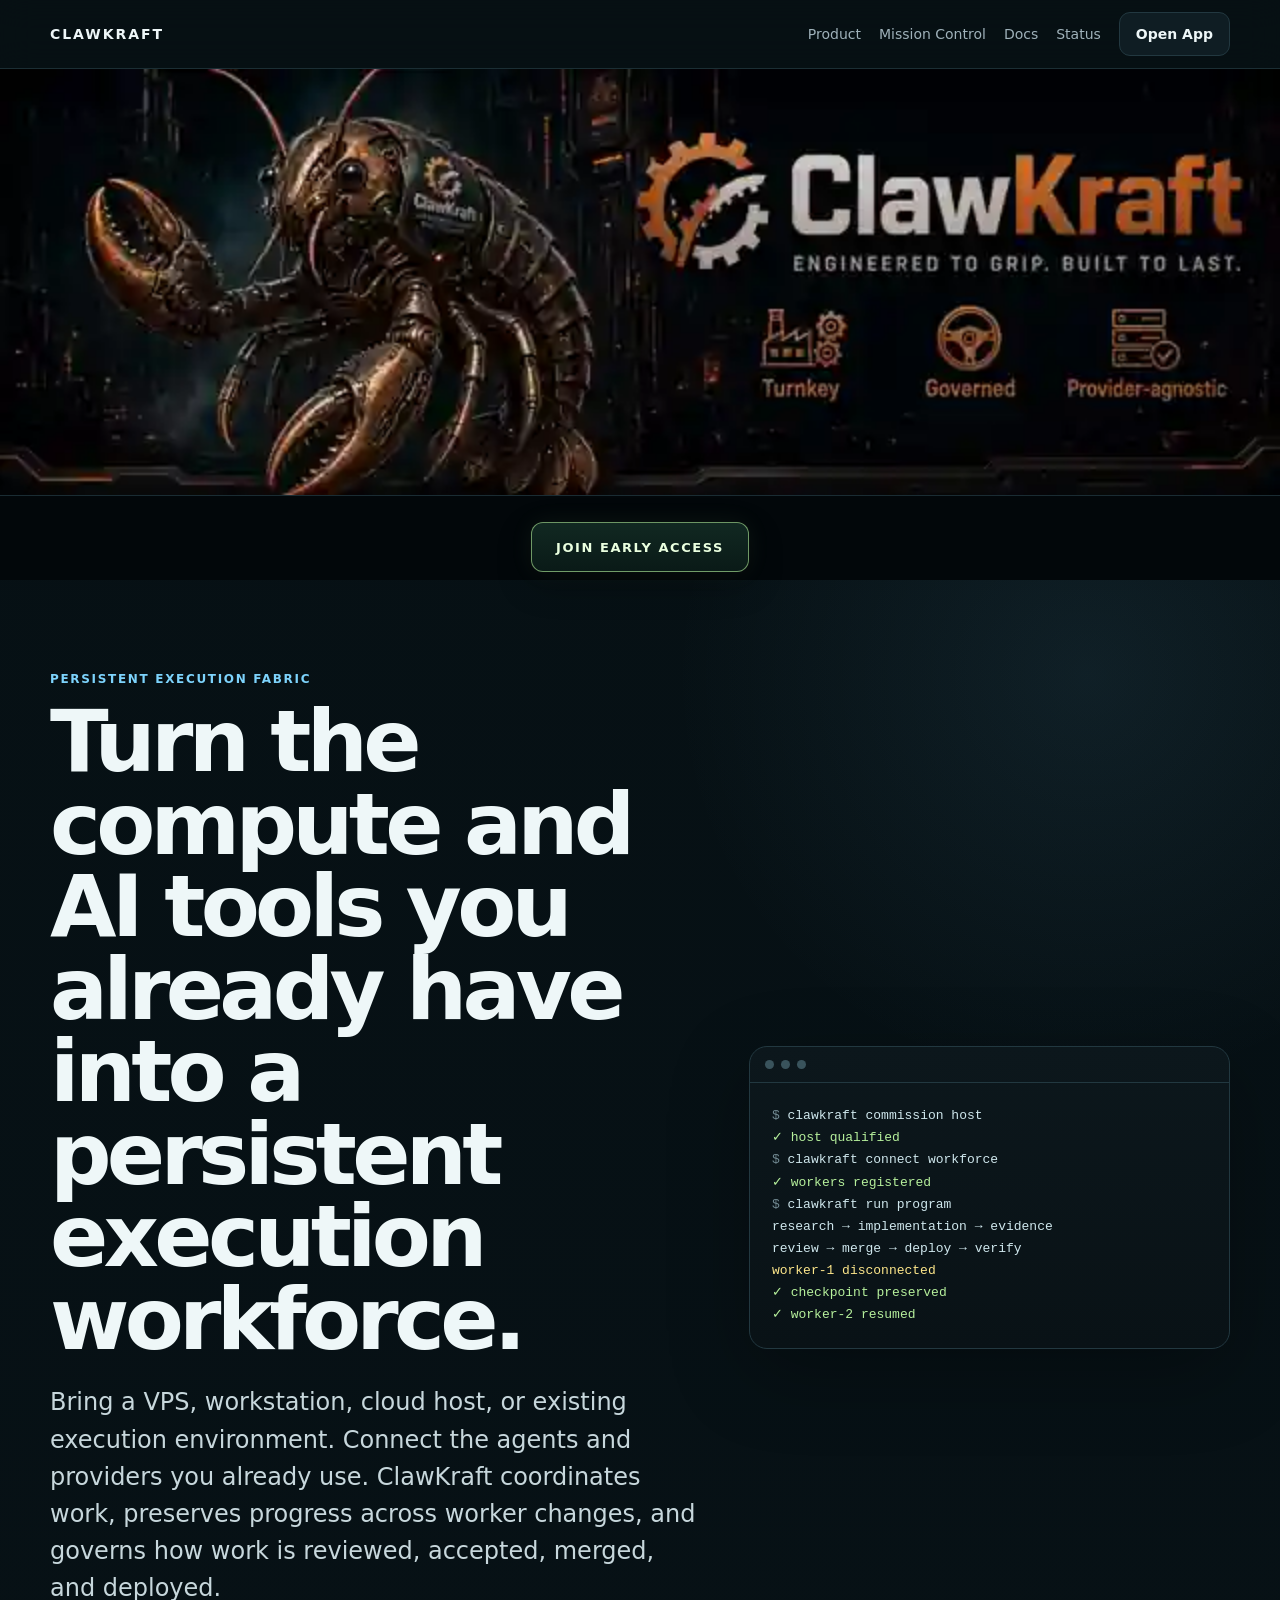
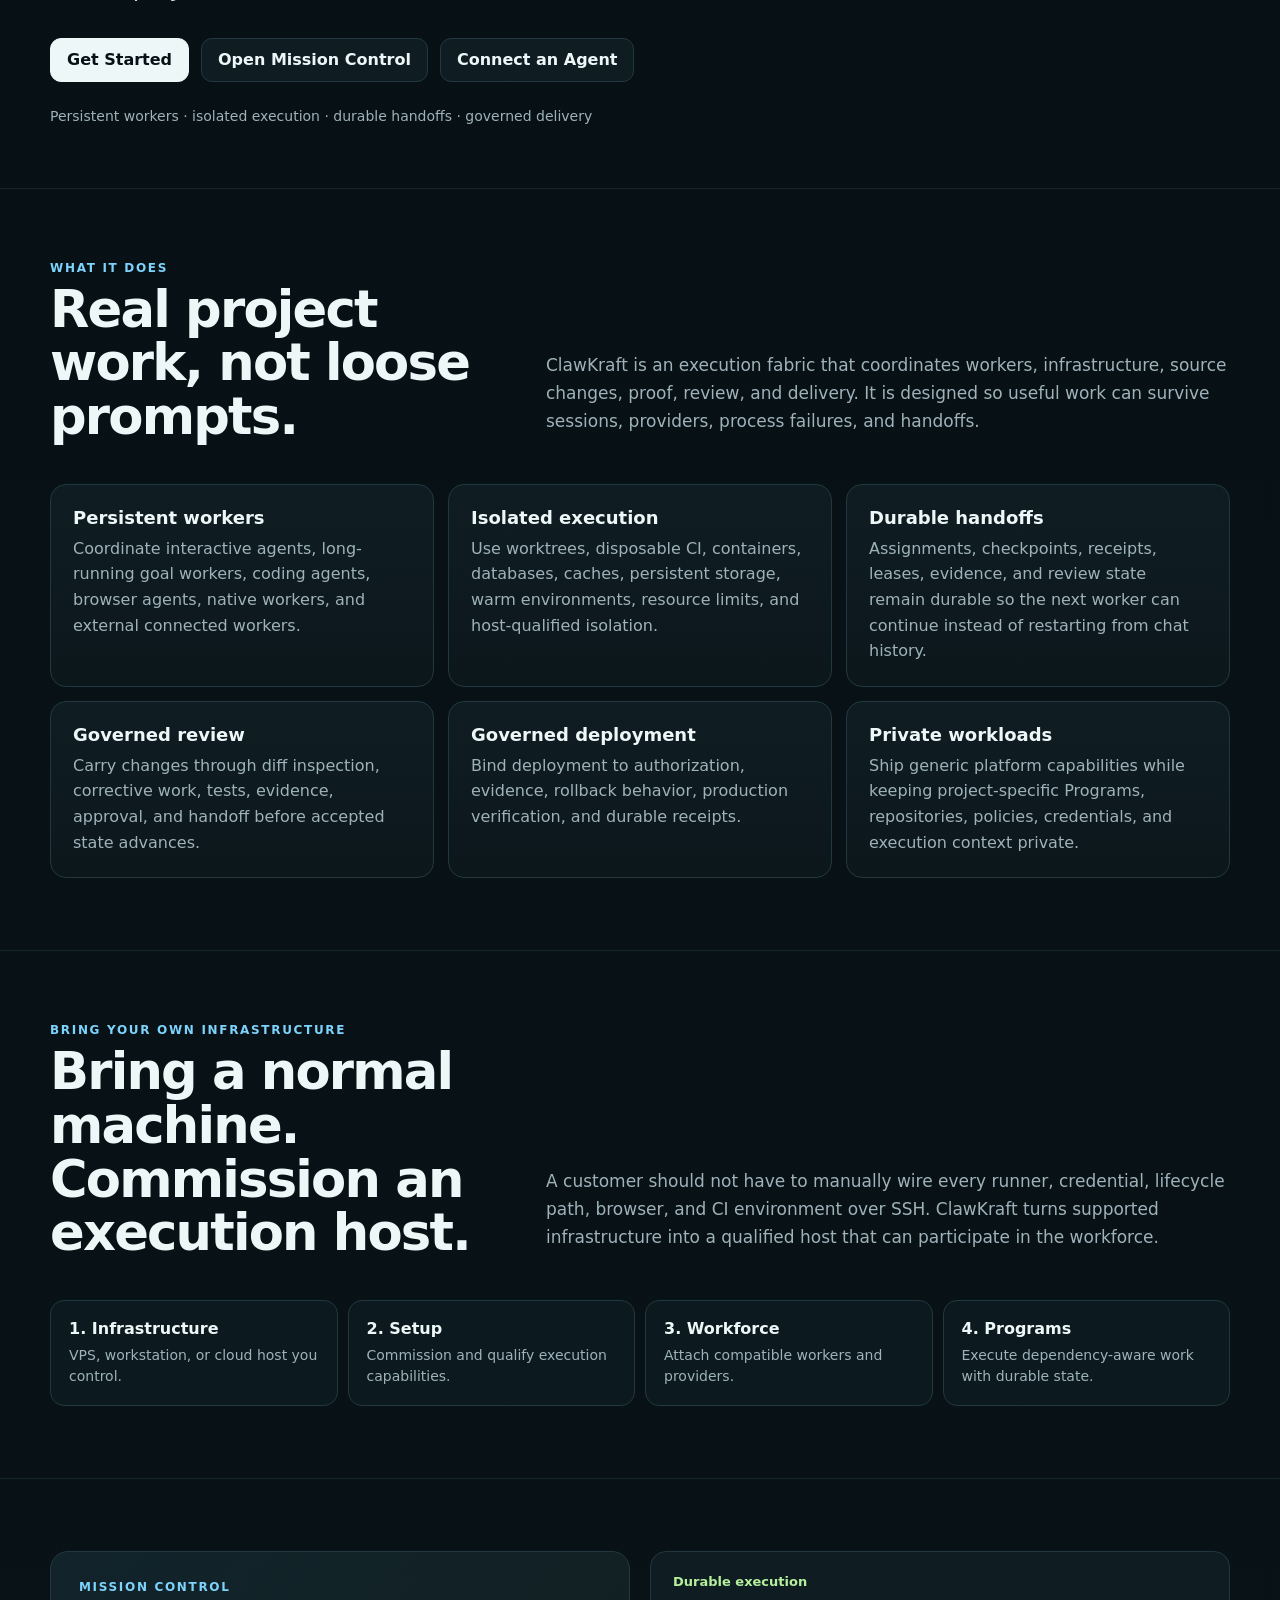
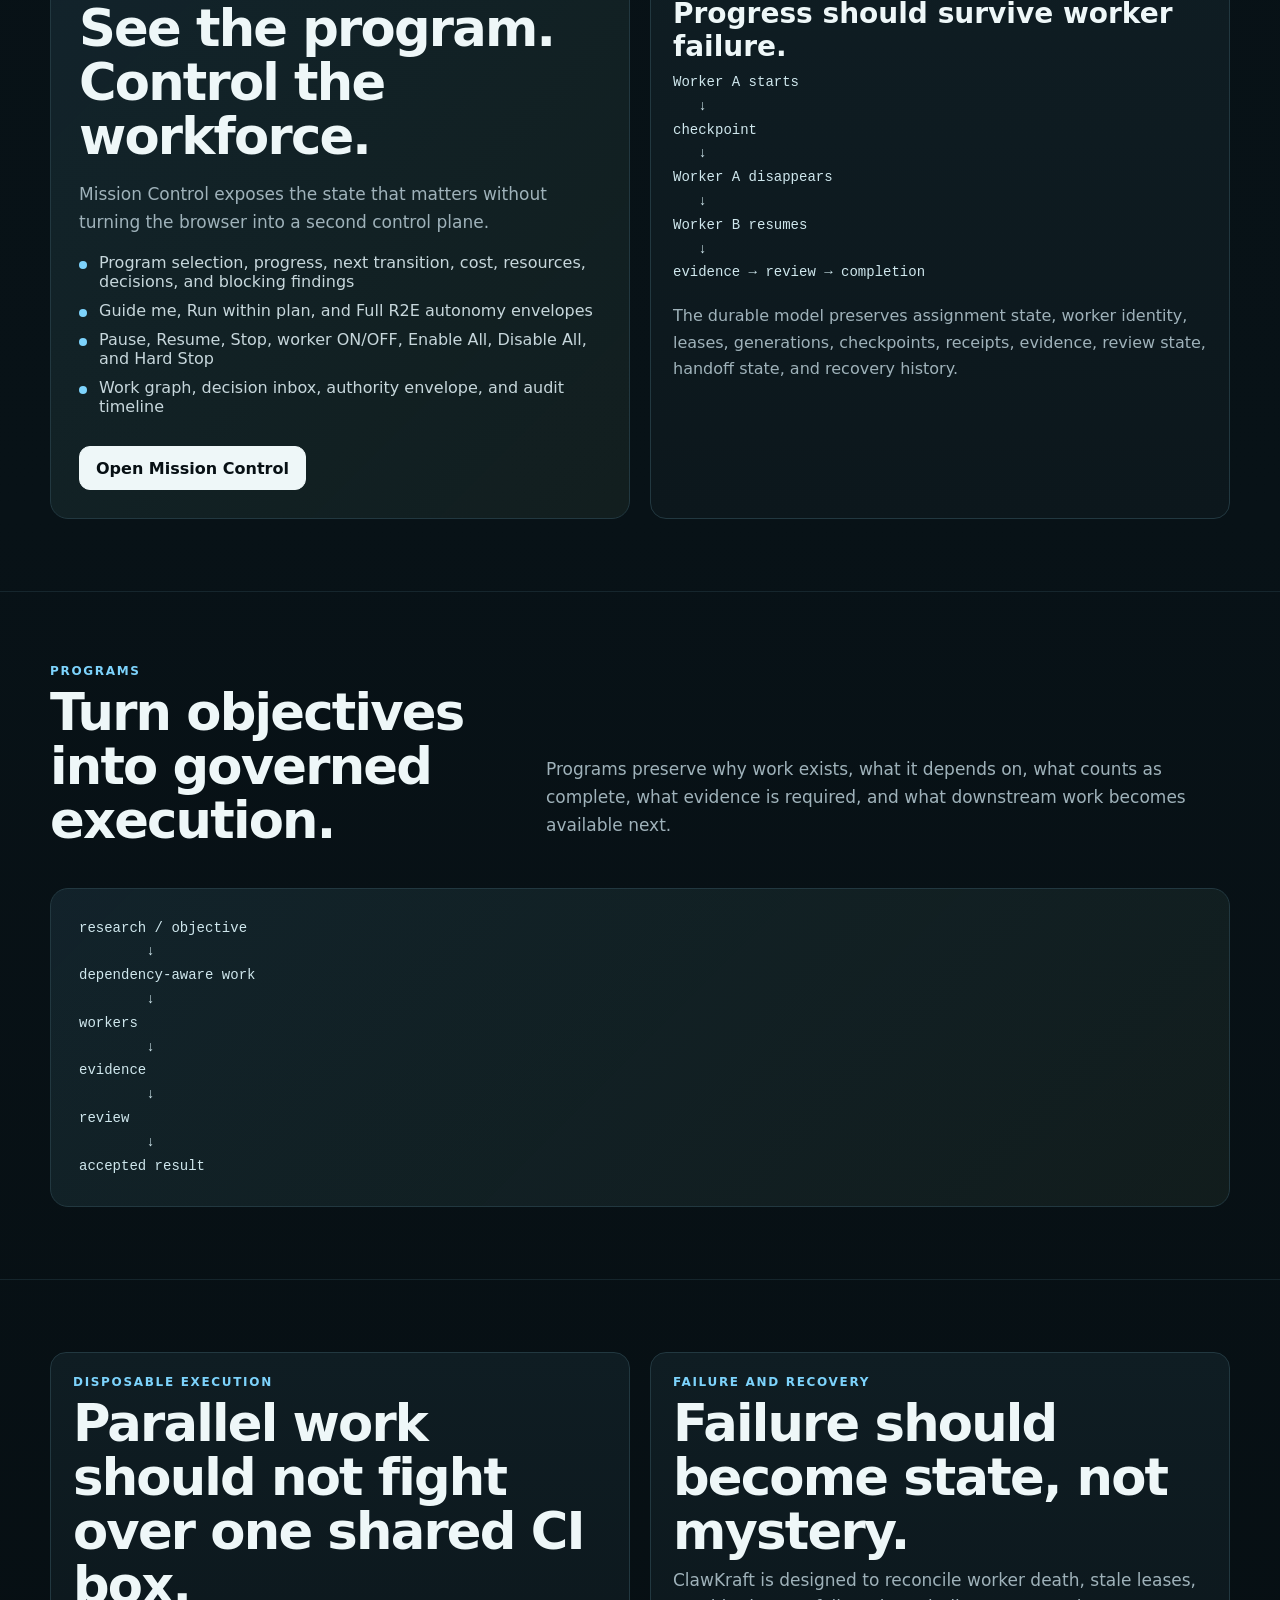
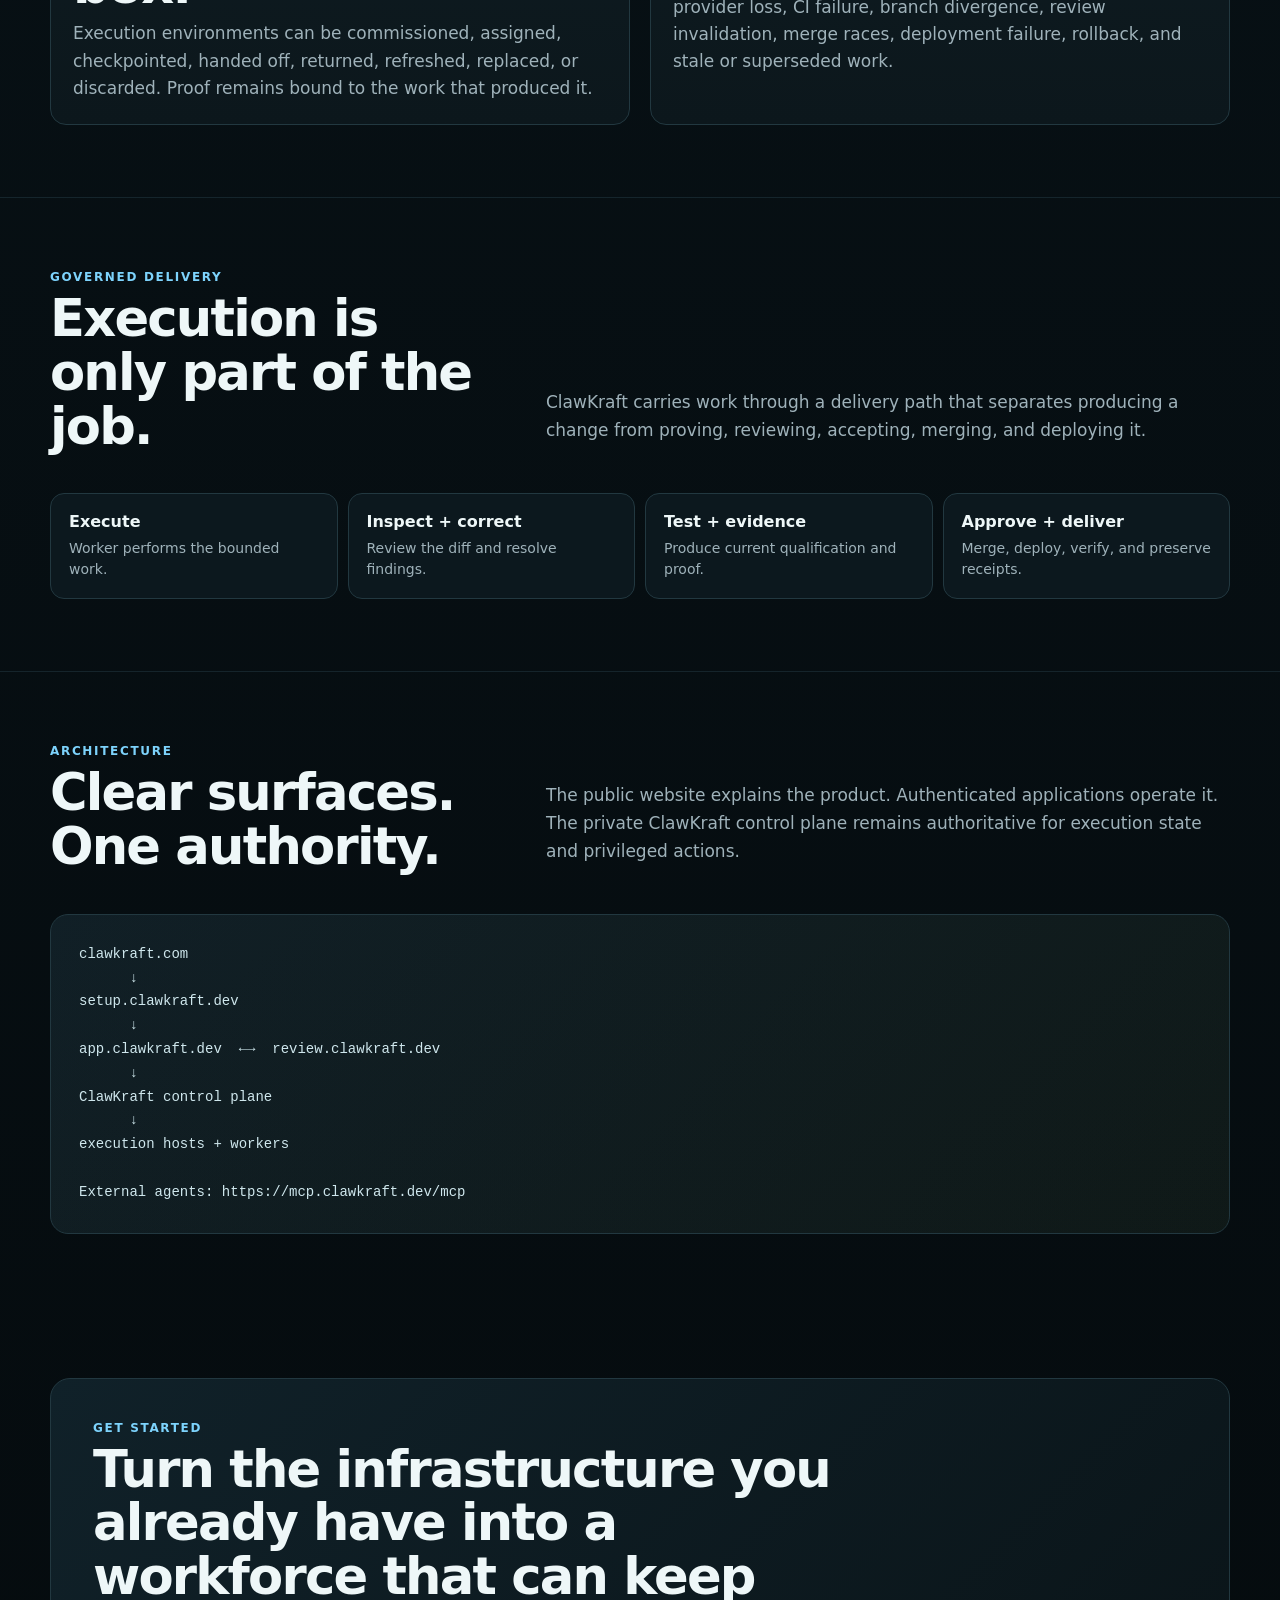
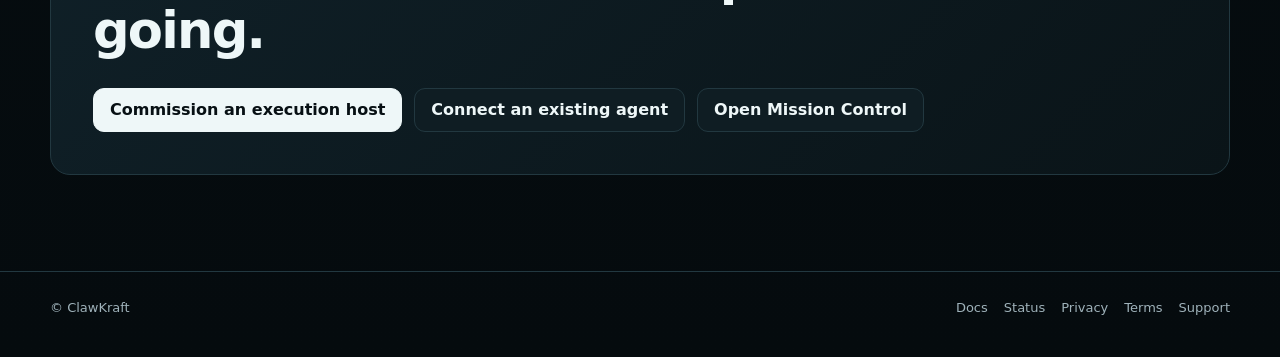
==== index.html @ 4b068f26 "Add waitlist privacy consent and confirmation copy" ====
<!doctype html>
<html lang="en">
<head>
<meta charset="utf-8">
<meta name="viewport" content="width=device-width,initial-scale=1">
<meta name="description" content="ClawKraft turns the compute and AI tools you already have into a persistent, governed execution workforce.">
<title>ClawKraft — Persistent, Governed Execution</title>
<link rel="preload" as="image" href="/assets/clawkraft-header-v2.webp?v=8436-valid" type="image/webp" fetchpriority="high">
<style>
:root{
  color-scheme:dark;
  --bg:#071014;--bg2:#0b171c;--panel:#0f1d23;--panel2:#13242b;
  --text:#eef7f8;--muted:#9fb2ba;--line:#223840;--accent:#7dd3fc;
  --accent2:#b6f09c;--danger:#fda4af;--max:1180px;
  font-family:Inter,ui-sans-serif,system-ui,-apple-system,BlinkMacSystemFont,"Segoe UI",sans-serif;
}
*{box-sizing:border-box}
html{scroll-behavior:smooth}
body{margin:0;background:
radial-gradient(circle at 85% 10%,rgba(125,211,252,.08),transparent 26rem),
linear-gradient(180deg,#061014 0%,#081217 55%,#050b0e 100%);color:var(--text)}
a{color:inherit;text-decoration:none}
.wrap{width:min(var(--max),calc(100% - 32px));margin:auto}
nav{position:sticky;top:0;z-index:20;border-bottom:1px solid rgba(34,56,64,.75);background:rgba(7,16,20,.88);backdrop-filter:blur(16px)}
.nav-inner{height:68px;display:flex;align-items:center;justify-content:space-between;gap:20px}
.brand{font-weight:900;letter-spacing:.14em;font-size:14px}
.nav-links{display:flex;gap:18px;align-items:center;color:var(--muted);font-size:14px}
.nav-links a:hover{color:var(--text)}
.button{display:inline-flex;align-items:center;justify-content:center;min-height:44px;padding:0 16px;border-radius:11px;border:1px solid var(--line);font-weight:800}
.button.primary{background:var(--text);color:#071014;border-color:var(--text)}
.button.secondary{background:var(--panel);color:var(--text)}
.brand-header{width:100%;background:#02070a;border-bottom:1px solid rgba(34,56,64,.75);line-height:0;overflow:hidden}
.brand-header img{display:block;width:100%;height:auto;margin:0 auto;object-fit:contain}

.early-access-bar{display:flex;justify-content:center;align-items:center;padding:26px 16px 8px;background:#02070a}
.early-access-button{appearance:none;border:1px solid rgba(182,240,156,.58);background:linear-gradient(180deg,rgba(18,42,35,.96),rgba(10,27,24,.96));color:#eaffdf;min-height:50px;padding:0 24px;border-radius:12px;font:900 13px/1 Inter,ui-sans-serif,system-ui,-apple-system,BlinkMacSystemFont,"Segoe UI",sans-serif;letter-spacing:.12em;text-transform:uppercase;cursor:pointer;box-shadow:0 12px 34px rgba(0,0,0,.28),0 0 24px rgba(182,240,156,.07);transition:transform .18s ease,border-color .18s ease,box-shadow .18s ease}
.early-access-button:hover,.early-access-button:focus-visible{transform:translateY(-1px);border-color:#b6f09c;box-shadow:0 14px 40px rgba(0,0,0,.34),0 0 28px rgba(182,240,156,.14);outline:none}
.waitlist-modal[hidden]{display:none}
.waitlist-modal{position:fixed;inset:0;z-index:1000;display:grid;place-items:center;padding:24px;background:rgba(2,7,10,.82);backdrop-filter:blur(12px)}
.waitlist-card{width:min(92vw,520px);background:#091419;border:1px solid rgba(125,211,252,.26);box-shadow:0 24px 80px rgba(0,0,0,.56),0 0 44px rgba(125,211,252,.06);border-radius:18px;padding:28px;color:var(--text)}
.waitlist-card h2{margin:0 0 8px;font-size:28px;letter-spacing:-.025em}
.waitlist-card p{margin:0 0 20px;color:var(--muted);line-height:1.55}
.waitlist-card label{display:block;margin:14px 0 6px;font-size:13px;color:#bfd0d5}
.waitlist-privacy{margin:16px 0 0;color:#9fb2ba;font-size:12.5px;line-height:1.55}
.waitlist-privacy a{color:#7dd3fc;text-decoration:underline}
.waitlist-consent{display:flex!important;gap:10px;align-items:flex-start;margin:14px 0 0!important;color:#c7d7dc!important;font-size:12.5px!important;line-height:1.5}
.waitlist-consent input{width:auto!important;margin-top:3px;flex:0 0 auto}
.waitlist-card input{box-sizing:border-box;width:100%;padding:13px 14px;border-radius:10px;border:1px solid #2b444d;background:#03090c;color:var(--text);font:inherit;outline:none}
.waitlist-card input:focus{border-color:var(--accent);box-shadow:0 0 0 3px rgba(125,211,252,.12)}
.waitlist-actions{display:flex;gap:10px;justify-content:flex-end;margin-top:20px}
.waitlist-actions button{border-radius:10px;padding:11px 15px;font:700 14px system-ui,-apple-system,sans-serif;cursor:pointer}
.waitlist-cancel{border:1px solid #2b444d;background:#0b171c;color:#d7e4e7}
.waitlist-submit{border:1px solid #b6f09c;background:#163025;color:#edffe5}
.waitlist-submit:disabled{opacity:.55;cursor:wait}
.waitlist-status{min-height:22px;margin-top:14px;font-size:14px;color:#b6f09c}
.waitlist-close{float:right;border:0;background:transparent;color:#9fb2ba;font-size:24px;cursor:pointer;line-height:1}
.waitlist-hp{position:absolute!important;left:-10000px!important;width:1px!important;height:1px!important;overflow:hidden!important}
.hero{padding:92px 0 64px;display:grid;grid-template-columns:1.15fr .85fr;gap:48px;align-items:center}
.eyebrow{font-size:12px;letter-spacing:.14em;text-transform:uppercase;color:var(--accent);font-weight:900}
h1{font-size:clamp(46px,7vw,86px);line-height:.96;letter-spacing:-.055em;margin:14px 0 22px;max-width:930px}
.lede{font-size:clamp(18px,2.4vw,24px);line-height:1.55;color:#c7d7dc;max-width:780px}
.hero-actions{display:flex;flex-wrap:wrap;gap:12px;margin-top:30px}
.proof{margin-top:26px;color:var(--muted);font-size:14px}
.terminal{background:linear-gradient(180deg,#0c171c,#091216);border:1px solid var(--line);border-radius:18px;overflow:hidden;box-shadow:0 24px 80px rgba(0,0,0,.28)}
.terminal-head{display:flex;gap:7px;padding:13px 15px;border-bottom:1px solid var(--line)}
.dot{width:9px;height:9px;border-radius:50%;background:#39535c}
.terminal-body{padding:22px;font:13px/1.7 ui-monospace,SFMono-Regular,Menlo,monospace;color:#cfe7ed}
.dim{color:#718991}.ok{color:var(--accent2)}.warn{color:#fde68a}
section{padding:72px 0;border-top:1px solid rgba(34,56,64,.55)}
.section-head{display:grid;grid-template-columns:.8fr 1.2fr;gap:40px;align-items:end;margin-bottom:32px}
h2{font-size:clamp(32px,4vw,52px);letter-spacing:-.035em;line-height:1.05;margin:8px 0}
.section-copy{color:var(--muted);font-size:17px;line-height:1.65}
.grid{display:grid;grid-template-columns:repeat(3,1fr);gap:14px}
.card{background:linear-gradient(180deg,var(--panel),#0c171c);border:1px solid var(--line);border-radius:16px;padding:22px}
.card h3{margin:0 0 8px;font-size:18px}
.card p{margin:0;color:var(--muted);line-height:1.6}
.flow{display:grid;grid-template-columns:repeat(4,1fr);gap:10px}
.step{border:1px solid var(--line);border-radius:14px;padding:18px;background:rgba(15,29,35,.72)}
.step b{display:block;margin-bottom:7px}.step span{color:var(--muted);font-size:14px;line-height:1.5}
.kicker{color:var(--accent2);font-size:13px;font-weight:800}
.split{display:grid;grid-template-columns:1fr 1fr;gap:20px}
.list{display:grid;gap:10px;margin-top:16px}
.item{display:flex;gap:12px;align-items:flex-start;color:#c7d7dc}
.item:before{content:"";width:8px;height:8px;margin-top:8px;border-radius:50%;background:var(--accent);flex:0 0 auto}
.band{background:linear-gradient(135deg,rgba(125,211,252,.09),rgba(182,240,156,.055));border:1px solid var(--line);border-radius:18px;padding:28px}
.arch{font:14px/1.7 ui-monospace,SFMono-Regular,Menlo,monospace;white-space:pre-wrap;color:#cfe7ed}
.cta{padding:72px 0 96px}
.cta-box{padding:42px;border:1px solid var(--line);border-radius:20px;background:linear-gradient(135deg,#102129,#0a1418)}
.cta-box h2{max-width:760px}
footer{border-top:1px solid var(--line);padding:28px 0 42px;color:var(--muted);font-size:13px}
.footer-inner{display:flex;justify-content:space-between;gap:20px;flex-wrap:wrap}
.footer-links{display:flex;gap:16px;flex-wrap:wrap}
@media(max-width:900px){.hero,.section-head,.split{grid-template-columns:1fr}.grid{grid-template-columns:1fr 1fr}.flow{grid-template-columns:1fr 1fr}.terminal{order:-1}}
@media(max-width:620px){.nav-links a:not(.button){display:none}.hero{padding-top:54px}.grid,.flow{grid-template-columns:1fr}.cta-box{padding:26px}.wrap{width:min(100% - 22px,var(--max))}}
</style>
</head>
<body>
<nav>
  <div class="wrap nav-inner">
    <a class="brand" href="/">CLAWKRAFT</a>
    <div class="nav-links">
      <a href="#product">Product</a>
      <a href="#mission-control">Mission Control</a>
      <a href="/docs/">Docs</a>
      <a href="/status/">Status</a>
      <a class="button secondary" href="https://app.clawkraft.dev/">Open App</a>
    </div>
  </div>
</nav>

<div class="brand-header" aria-label="ClawKraft">
  <img src="/assets/clawkraft-header-v2.webp?v=8436-valid" width="1536" height="512" alt="ClawKraft — Engineered to grip. Built to last. Turnkey, governed, provider-agnostic.">
</div>

<div class="early-access-bar">
  <button class="early-access-button waitlist-trigger" type="button">Join Early Access</button>
</div>

<main>
  <div class="wrap hero">
    <div>
      <div class="eyebrow">Persistent execution fabric</div>
      <h1>Turn the compute and AI tools you already have into a persistent execution workforce.</h1>
      <p class="lede">Bring a VPS, workstation, cloud host, or existing execution environment. Connect the agents and providers you already use. ClawKraft coordinates work, preserves progress across worker changes, and governs how work is reviewed, accepted, merged, and deployed.</p>
      <div class="hero-actions">
        <a class="button primary" href="https://setup.clawkraft.dev/signup">Get Started</a>
        <a class="button secondary" href="https://app.clawkraft.dev/">Open Mission Control</a>
        <a class="button secondary" href="/docs/">Connect an Agent</a>
      </div>
      <div class="proof">Persistent workers · isolated execution · durable handoffs · governed delivery</div>
    </div>
    <div class="terminal" aria-label="Example ClawKraft execution flow">
      <div class="terminal-head"><span class="dot"></span><span class="dot"></span><span class="dot"></span></div>
      <div class="terminal-body">
        <div><span class="dim">$</span> clawkraft commission host</div>
        <div class="ok">✓ host qualified</div>
        <div><span class="dim">$</span> clawkraft connect workforce</div>
        <div class="ok">✓ workers registered</div>
        <div><span class="dim">$</span> clawkraft run program</div>
        <div>research → implementation → evidence</div>
        <div>review → merge → deploy → verify</div>
        <div class="warn">worker-1 disconnected</div>
        <div class="ok">✓ checkpoint preserved</div>
        <div class="ok">✓ worker-2 resumed</div>
      </div>
    </div>
  </div>

  <section id="product">
    <div class="wrap">
      <div class="section-head">
        <div><div class="eyebrow">What it does</div><h2>Real project work, not loose prompts.</h2></div>
        <p class="section-copy">ClawKraft is an execution fabric that coordinates workers, infrastructure, source changes, proof, review, and delivery. It is designed so useful work can survive sessions, providers, process failures, and handoffs.</p>
      </div>
      <div class="grid">
        <article class="card"><h3>Persistent workers</h3><p>Coordinate interactive agents, long-running goal workers, coding agents, browser agents, native workers, and external connected workers.</p></article>
        <article class="card"><h3>Isolated execution</h3><p>Use worktrees, disposable CI, containers, databases, caches, persistent storage, warm environments, resource limits, and host-qualified isolation.</p></article>
        <article class="card"><h3>Durable handoffs</h3><p>Assignments, checkpoints, receipts, leases, evidence, and review state remain durable so the next worker can continue instead of restarting from chat history.</p></article>
        <article class="card"><h3>Governed review</h3><p>Carry changes through diff inspection, corrective work, tests, evidence, approval, and handoff before accepted state advances.</p></article>
        <article class="card"><h3>Governed deployment</h3><p>Bind deployment to authorization, evidence, rollback behavior, production verification, and durable receipts.</p></article>
        <article class="card"><h3>Private workloads</h3><p>Ship generic platform capabilities while keeping project-specific Programs, repositories, policies, credentials, and execution context private.</p></article>
      </div>
    </div>
  </section>

  <section>
    <div class="wrap">
      <div class="section-head">
        <div><div class="eyebrow">Bring your own infrastructure</div><h2>Bring a normal machine. Commission an execution host.</h2></div>
        <p class="section-copy">A customer should not have to manually wire every runner, credential, lifecycle path, browser, and CI environment over SSH. ClawKraft turns supported infrastructure into a qualified host that can participate in the workforce.</p>
      </div>
      <div class="flow">
        <div class="step"><b>1. Infrastructure</b><span>VPS, workstation, or cloud host you control.</span></div>
        <div class="step"><b>2. Setup</b><span>Commission and qualify execution capabilities.</span></div>
        <div class="step"><b>3. Workforce</b><span>Attach compatible workers and providers.</span></div>
        <div class="step"><b>4. Programs</b><span>Execute dependency-aware work with durable state.</span></div>
      </div>
    </div>
  </section>

  <section id="mission-control">
    <div class="wrap split">
      <div class="band">
        <div class="eyebrow">Mission Control</div>
        <h2>See the program. Control the workforce.</h2>
        <p class="section-copy">Mission Control exposes the state that matters without turning the browser into a second control plane.</p>
        <div class="list">
          <div class="item">Program selection, progress, next transition, cost, resources, decisions, and blocking findings</div>
          <div class="item">Guide me, Run within plan, and Full R2E autonomy envelopes</div>
          <div class="item">Pause, Resume, Stop, worker ON/OFF, Enable All, Disable All, and Hard Stop</div>
          <div class="item">Work graph, decision inbox, authority envelope, and audit timeline</div>
        </div>
        <div class="hero-actions"><a class="button primary" href="https://app.clawkraft.dev/">Open Mission Control</a></div>
      </div>
      <div class="card">
        <div class="kicker">Durable execution</div>
        <h3 style="font-size:28px;margin-top:8px">Progress should survive worker failure.</h3>
        <div class="arch">Worker A starts
   ↓
checkpoint
   ↓
Worker A disappears
   ↓
Worker B resumes
   ↓
evidence → review → completion</div>
        <p style="margin-top:18px;color:var(--muted);line-height:1.65">The durable model preserves assignment state, worker identity, leases, generations, checkpoints, receipts, evidence, review state, handoff state, and recovery history.</p>
      </div>
    </div>
  </section>

  <section>
    <div class="wrap">
      <div class="section-head">
        <div><div class="eyebrow">Programs</div><h2>Turn objectives into governed execution.</h2></div>
        <p class="section-copy">Programs preserve why work exists, what it depends on, what counts as complete, what evidence is required, and what downstream work becomes available next.</p>
      </div>
      <div class="band arch">research / objective
        ↓
dependency-aware work
        ↓
workers
        ↓
evidence
        ↓
review
        ↓
accepted result</div>
    </div>
  </section>

  <section>
    <div class="wrap split">
      <div class="card">
        <div class="eyebrow">Disposable execution</div>
        <h2>Parallel work should not fight over one shared CI box.</h2>
        <p class="section-copy">Execution environments can be commissioned, assigned, checkpointed, handed off, returned, refreshed, replaced, or discarded. Proof remains bound to the work that produced it.</p>
      </div>
      <div class="card">
        <div class="eyebrow">Failure and recovery</div>
        <h2>Failure should become state, not mystery.</h2>
        <p class="section-copy">ClawKraft is designed to reconcile worker death, stale leases, provider loss, CI failure, branch divergence, review invalidation, merge races, deployment failure, rollback, and stale or superseded work.</p>
      </div>
    </div>
  </section>

  <section>
    <div class="wrap">
      <div class="section-head">
        <div><div class="eyebrow">Governed delivery</div><h2>Execution is only part of the job.</h2></div>
        <p class="section-copy">ClawKraft carries work through a delivery path that separates producing a change from proving, reviewing, accepting, merging, and deploying it.</p>
      </div>
      <div class="flow">
        <div class="step"><b>Execute</b><span>Worker performs the bounded work.</span></div>
        <div class="step"><b>Inspect + correct</b><span>Review the diff and resolve findings.</span></div>
        <div class="step"><b>Test + evidence</b><span>Produce current qualification and proof.</span></div>
        <div class="step"><b>Approve + deliver</b><span>Merge, deploy, verify, and preserve receipts.</span></div>
      </div>
    </div>
  </section>

  <section>
    <div class="wrap">
      <div class="section-head">
        <div><div class="eyebrow">Architecture</div><h2>Clear surfaces. One authority.</h2></div>
        <p class="section-copy">The public website explains the product. Authenticated applications operate it. The private ClawKraft control plane remains authoritative for execution state and privileged actions.</p>
      </div>
      <div class="band arch">clawkraft.com
      ↓
setup.clawkraft.dev
      ↓
app.clawkraft.dev  ←→  review.clawkraft.dev
      ↓
ClawKraft control plane
      ↓
execution hosts + workers

External agents: https://mcp.clawkraft.dev/mcp</div>
    </div>
  </section>

  <div class="wrap cta">
    <div class="cta-box">
      <div class="eyebrow">Get started</div>
      <h2>Turn the infrastructure you already have into a workforce that can keep going.</h2>
      <div class="hero-actions">
        <a class="button primary" href="https://setup.clawkraft.dev/">Commission an execution host</a>
        <a class="button secondary" href="/docs/">Connect an existing agent</a>
        <a class="button secondary" href="https://app.clawkraft.dev/">Open Mission Control</a>
      </div>
    </div>
  </div>
</main>

<footer>
  <div class="wrap footer-inner">
    <div>© ClawKraft</div>
    <div class="footer-links">
      <a href="/docs/">Docs</a>
      <a href="/status/">Status</a>
      <a href="/docs/privacy/">Privacy</a>
      <a href="/docs/terms/">Terms</a>
      <a href="/docs/support/">Support</a>
    </div>
  </div>
</footer>

<div class="waitlist-modal" id="waitlistModal" hidden aria-hidden="true">
  <div class="waitlist-card" role="dialog" aria-modal="true" aria-labelledby="waitlistTitle">
    <button class="waitlist-close" id="waitlistClose" type="button" aria-label="Close">×</button>
    <h2 id="waitlistTitle">Join Early Access</h2>
    <p>Join the ClawKraft early access waitlist. We’ll let you know when access opens.</p>
    <form id="waitlistForm" novalidate>
      <label for="waitlistName">Name <span aria-hidden="true">(optional)</span></label>
      <input id="waitlistName" name="name" maxlength="80" autocomplete="name">
      <label for="waitlistEmail">Email</label>
      <input id="waitlistEmail" name="email" type="email" maxlength="254" autocomplete="email" required>
      <div class="waitlist-hp" aria-hidden="true">
        <label for="waitlistWebsite">Website</label>
        <input id="waitlistWebsite" name="website" tabindex="-1" autocomplete="off">
      </div>
      <p class="waitlist-privacy">We use your name and email only to manage early access, contact you about availability, and operate and secure ClawKraft. We do not sell your personal information or share it for advertising. <a href="/docs/privacy/" target="_blank" rel="noopener">Read the Privacy Policy</a>.</p>
      <label class="waitlist-consent" for="waitlistPrivacyAck"><input id="waitlistPrivacyAck" name="privacy_ack" type="checkbox" required><span>I agree that ClawKraft may store my name and email and contact me about early access as described above.</span></label>
      <div class="waitlist-actions">
        <button class="waitlist-cancel" id="waitlistCancel" type="button">Cancel</button>
        <button class="waitlist-submit" id="waitlistSubmit" type="submit">Join Waitlist</button>
      </div>
      <div class="waitlist-status" id="waitlistStatus" role="status" aria-live="polite"></div>
    </form>
  </div>
</div>

<script>
(() => {
  const ENDPOINT = 'https://mgudasuaekvyohwoihnj.supabase.co/functions/v1/clawkraft-waitlist';
  const modal = document.getElementById('waitlistModal');
  const form = document.getElementById('waitlistForm');
  const email = document.getElementById('waitlistEmail');
  const name = document.getElementById('waitlistName');
  const website = document.getElementById('waitlistWebsite');
  const privacyAck = document.getElementById('waitlistPrivacyAck');
  const status = document.getElementById('waitlistStatus');
  const submit = document.getElementById('waitlistSubmit');

  function openWaitlist() {
    modal.hidden = false;
    modal.setAttribute('aria-hidden', 'false');
    status.textContent = '';
    requestAnimationFrame(() => email.focus());
  }
  function closeWaitlist() {
    modal.hidden = true;
    modal.setAttribute('aria-hidden', 'true');
  }

  document.querySelectorAll('.waitlist-trigger').forEach(el => el.addEventListener('click', openWaitlist));
  document.getElementById('waitlistClose').addEventListener('click', closeWaitlist);
  document.getElementById('waitlistCancel').addEventListener('click', closeWaitlist);
  modal.addEventListener('click', e => { if (e.target === modal) closeWaitlist(); });
  document.addEventListener('keydown', e => { if (e.key === 'Escape' && !modal.hidden) closeWaitlist(); });

  form.addEventListener('submit', async e => {
    e.preventDefault();
    const cleanEmail = email.value.trim().toLowerCase();
    const cleanName = name.value.trim();
    if (!cleanEmail) { status.textContent = 'Email is required.'; email.focus(); return; }
    if (cleanEmail.length > 254 || !/^[^\s@]+@[^\s@]+\.[^\s@]+$/.test(cleanEmail)) {
      status.textContent = 'Enter a valid email address.'; email.focus(); return;
    }
    if (cleanName.length > 80) { status.textContent = 'Name must be 80 characters or fewer.'; name.focus(); return; }
    if (!privacyAck.checked) { status.textContent = 'Please confirm the privacy statement to join the waitlist.'; privacyAck.focus(); return; }

    submit.disabled = true;
    status.textContent = 'Joining…';
    try {
      const r = await fetch(ENDPOINT, {
        method: 'POST',
        headers: {'Content-Type':'application/json'},
        body: JSON.stringify({name: cleanName, email: cleanEmail, website: website.value.trim(), privacy_ack: privacyAck.checked})
      });
      let data = {};
      try { data = await r.json(); } catch {}
      if (r.status === 201 || (r.ok && data.ok)) {
        status.textContent = 'Thanks for signing up. You’re on the ClawKraft early access waitlist. As soon as access becomes available, we’ll email you with more instructions.';
        form.reset();
        return;
      }
      if (r.status === 409) {
        status.textContent = data.error || 'That email is already on the waitlist.';
        return;
      }
      if (r.status === 400) {
        status.textContent = data.error || 'Please check the form and try again.';
        return;
      }
      status.textContent = data.error || 'Unable to join right now. Please try again.';
    } catch {
      status.textContent = 'Connection error. Please try again.';
    } finally {
      submit.disabled = false;
    }
  });
})();
</script>

</body>
</html>
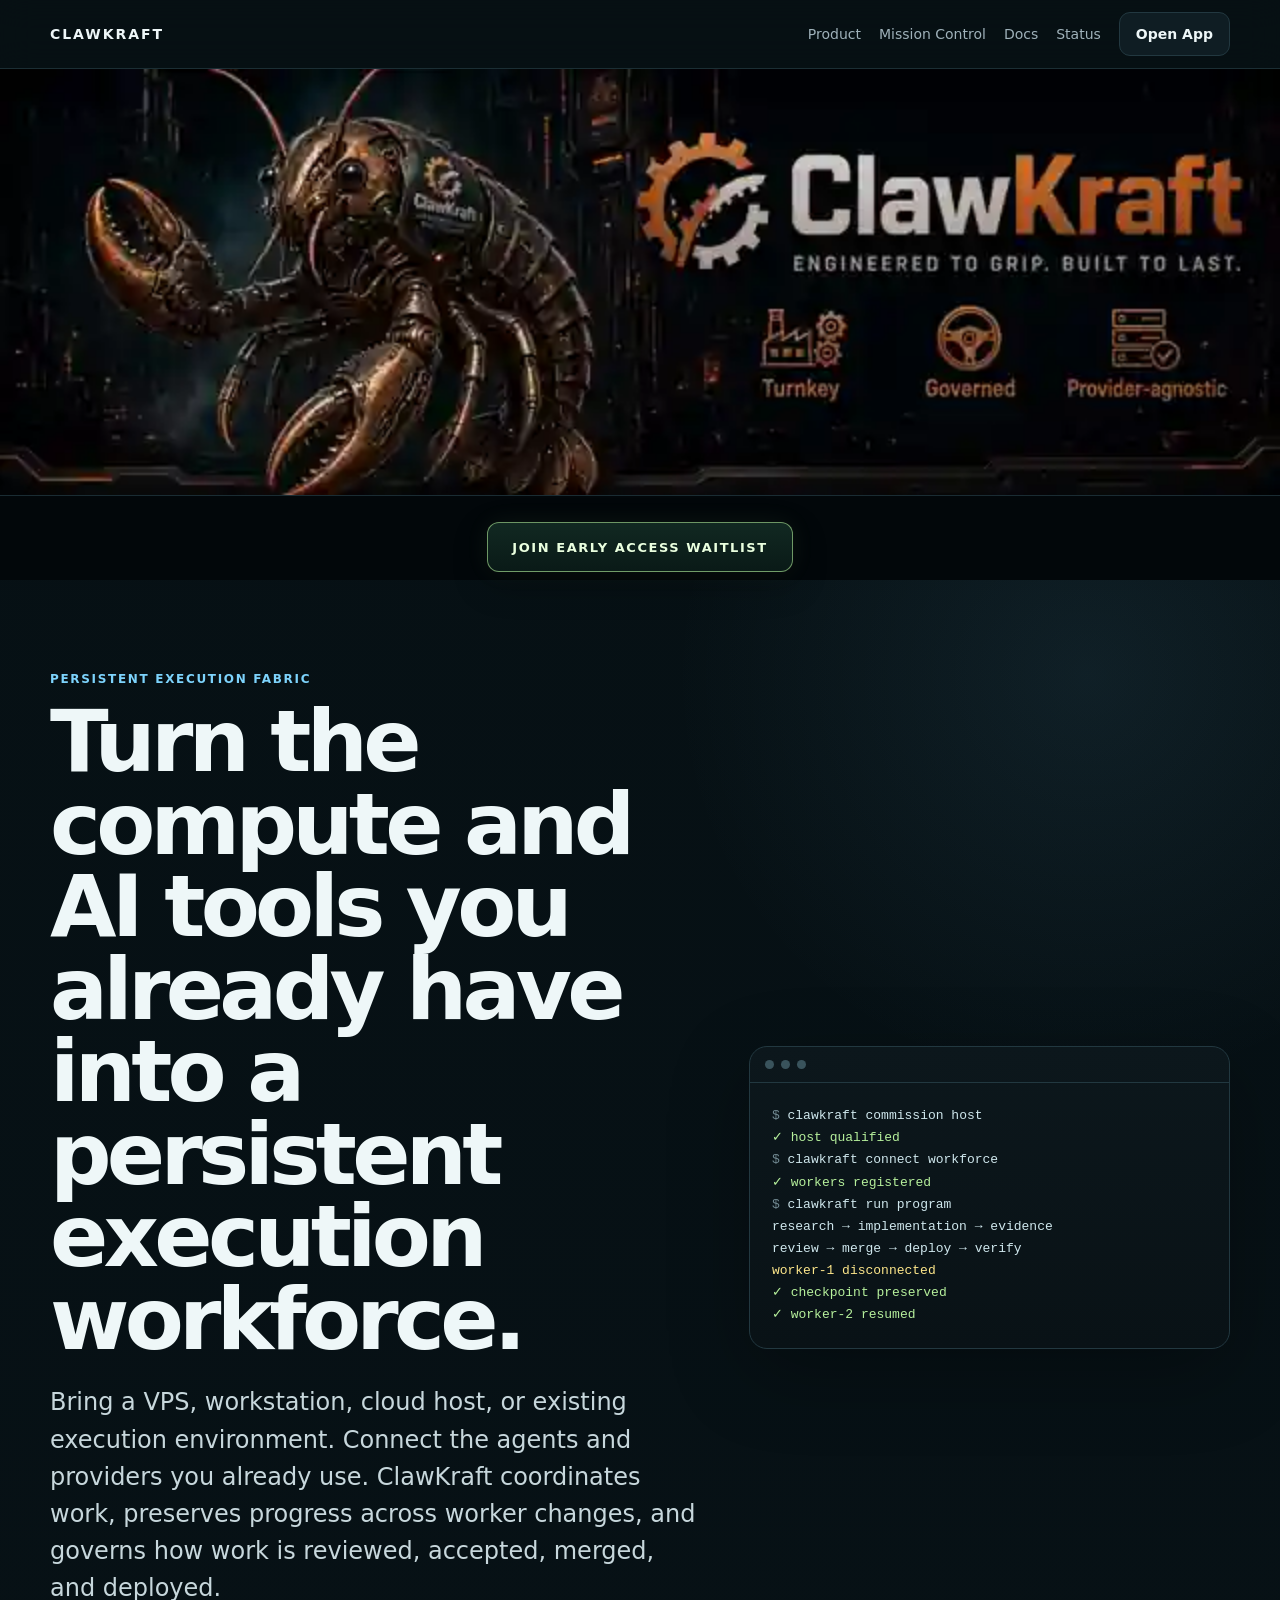
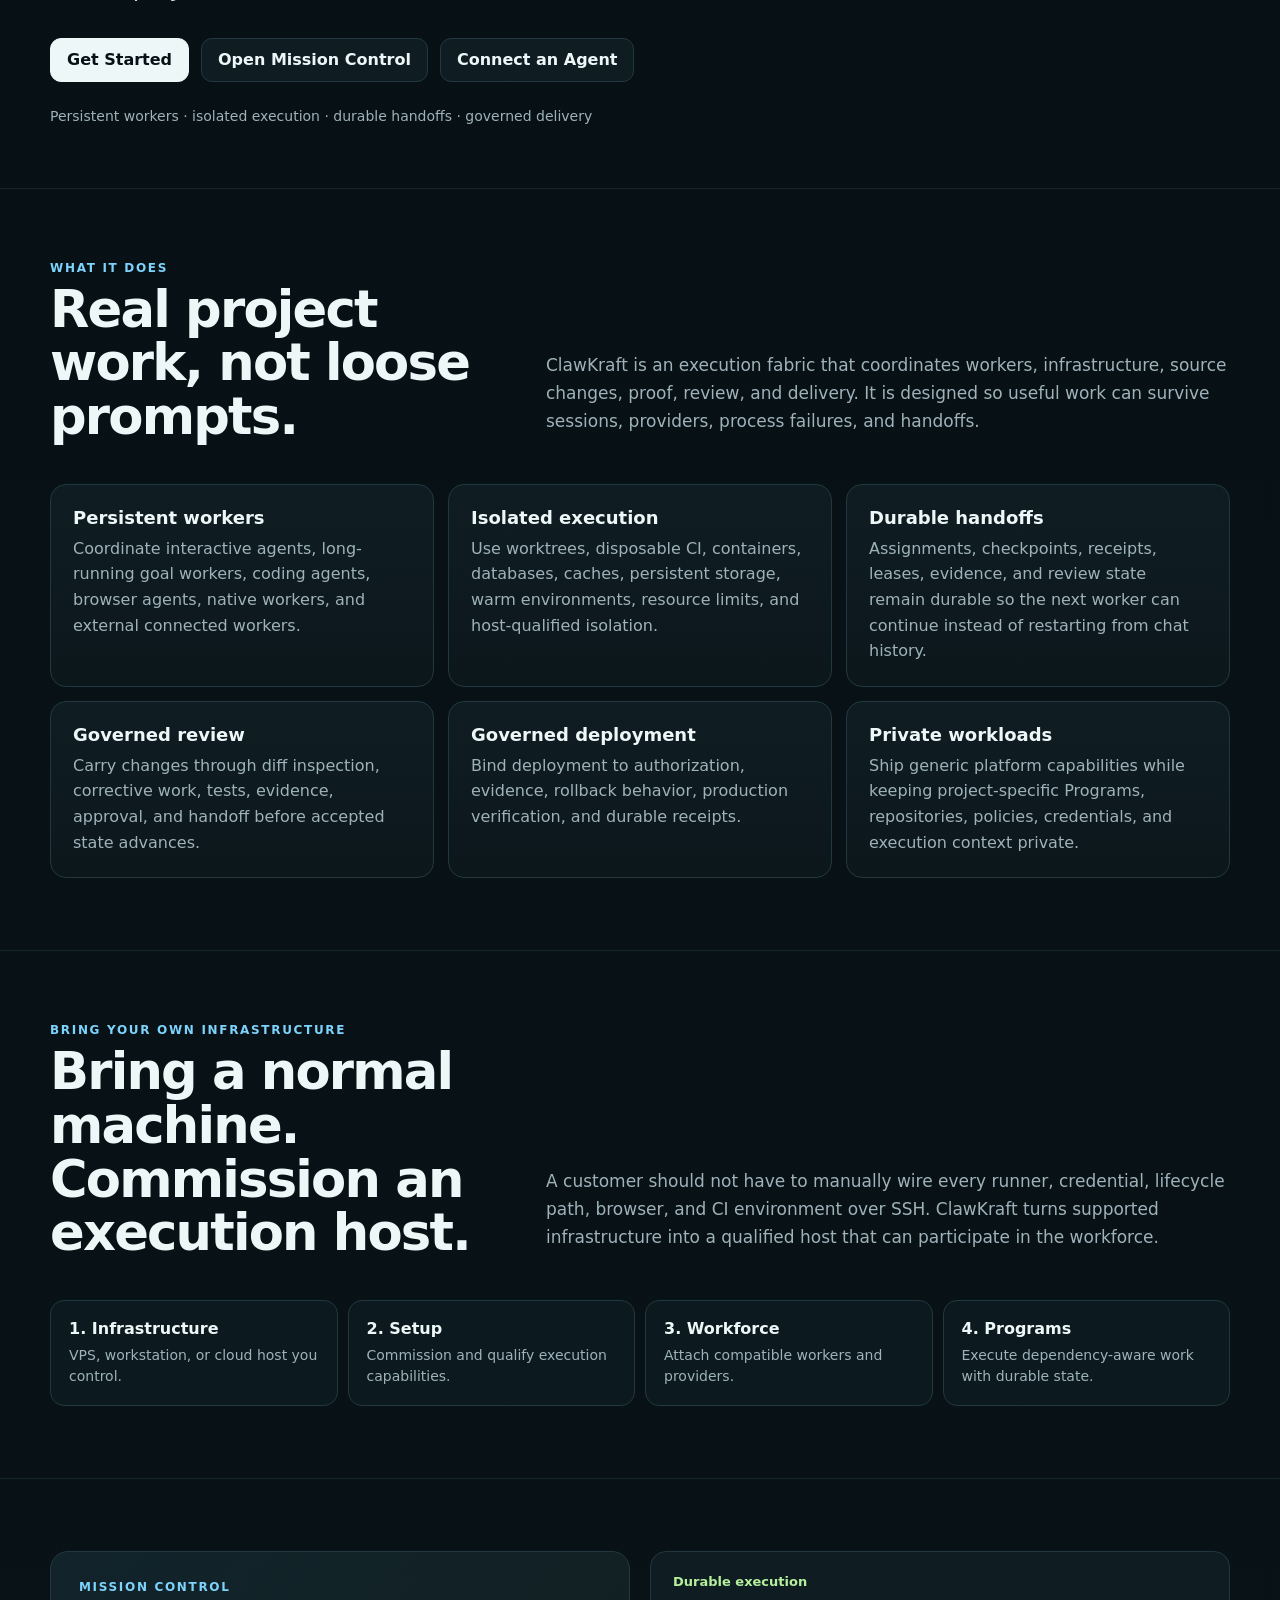
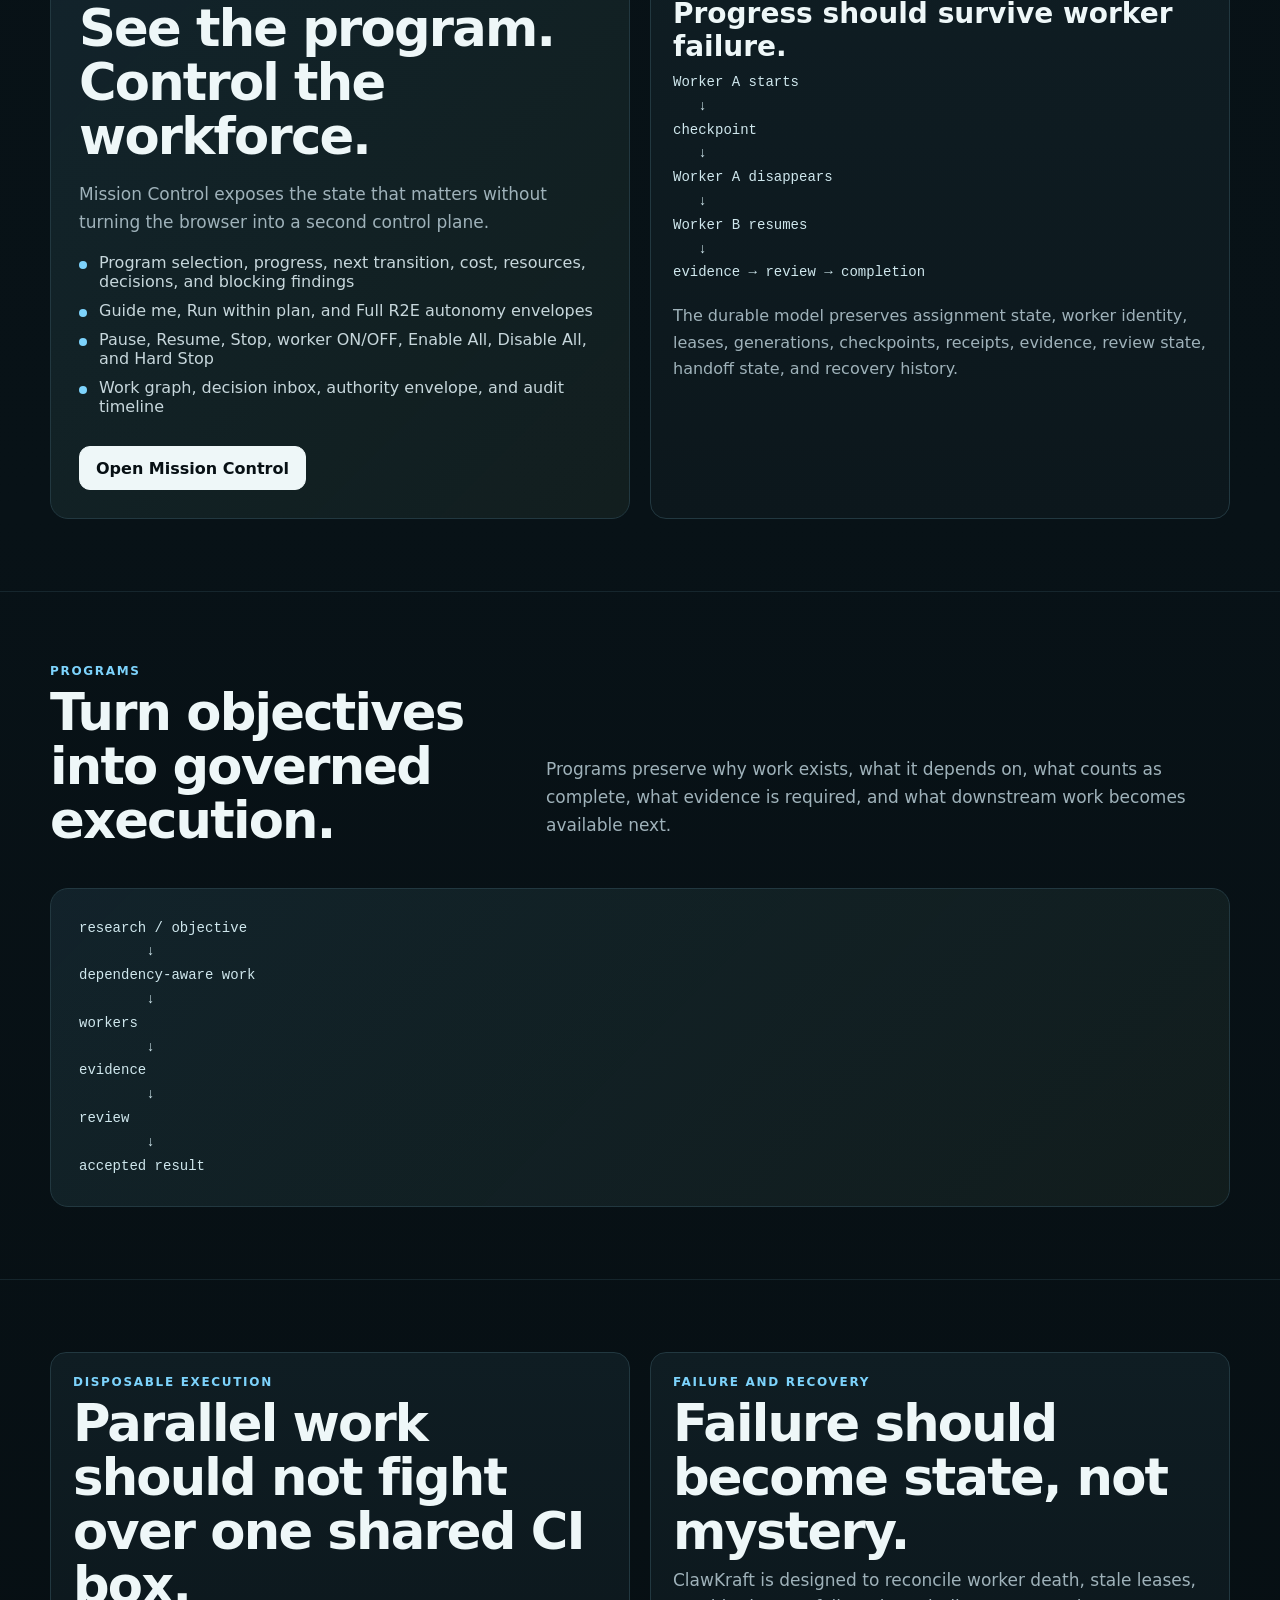
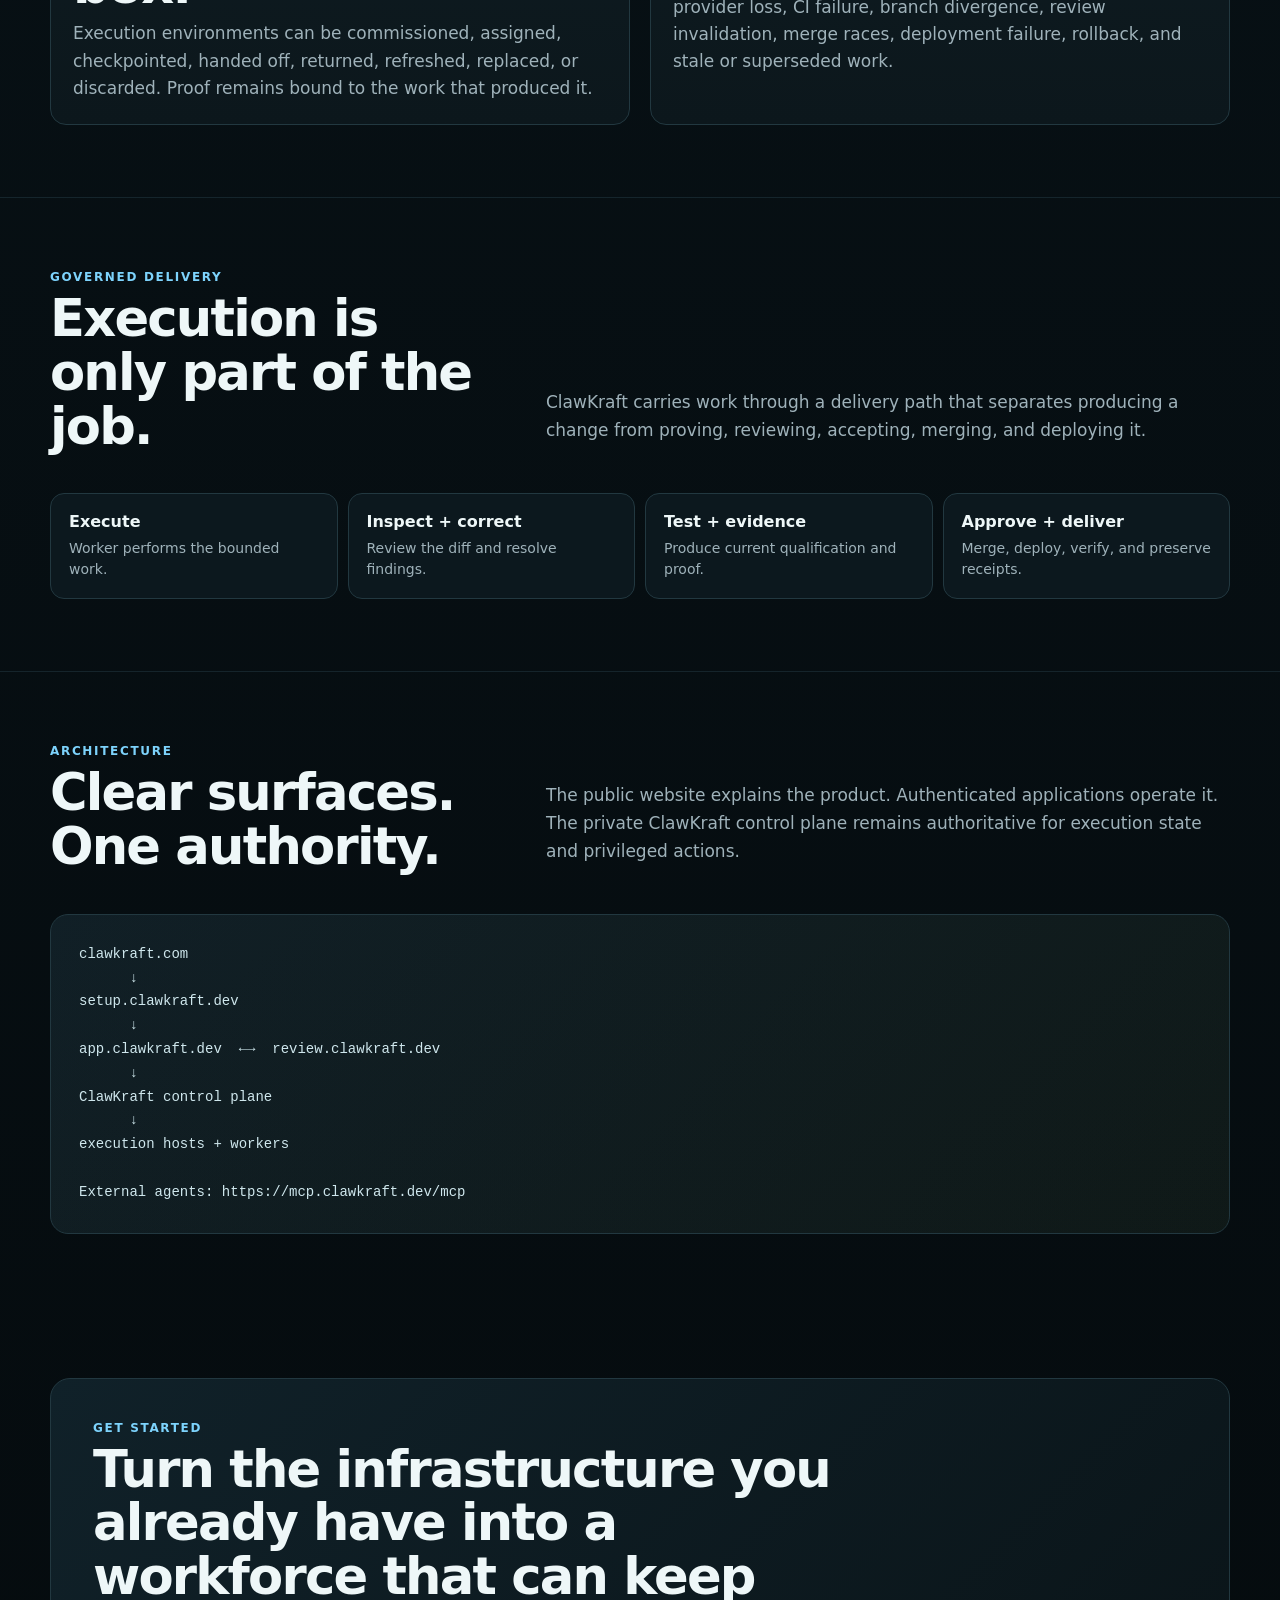
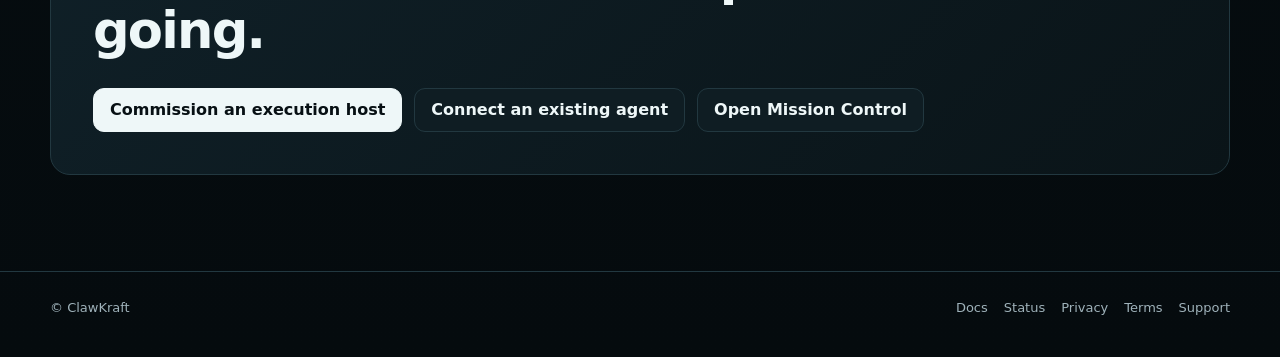
==== commit ea09a8e4: "Rename early access CTA to waitlist" ====
--- a/index.html
+++ b/index.html
@@ -113,7 +113,7 @@
 </div>
 
 <div class="early-access-bar">
-  <button class="early-access-button waitlist-trigger" type="button">Join Early Access</button>
+  <button class="early-access-button waitlist-trigger" type="button">Join Early Access Waitlist</button>
 </div>
 
 <main>
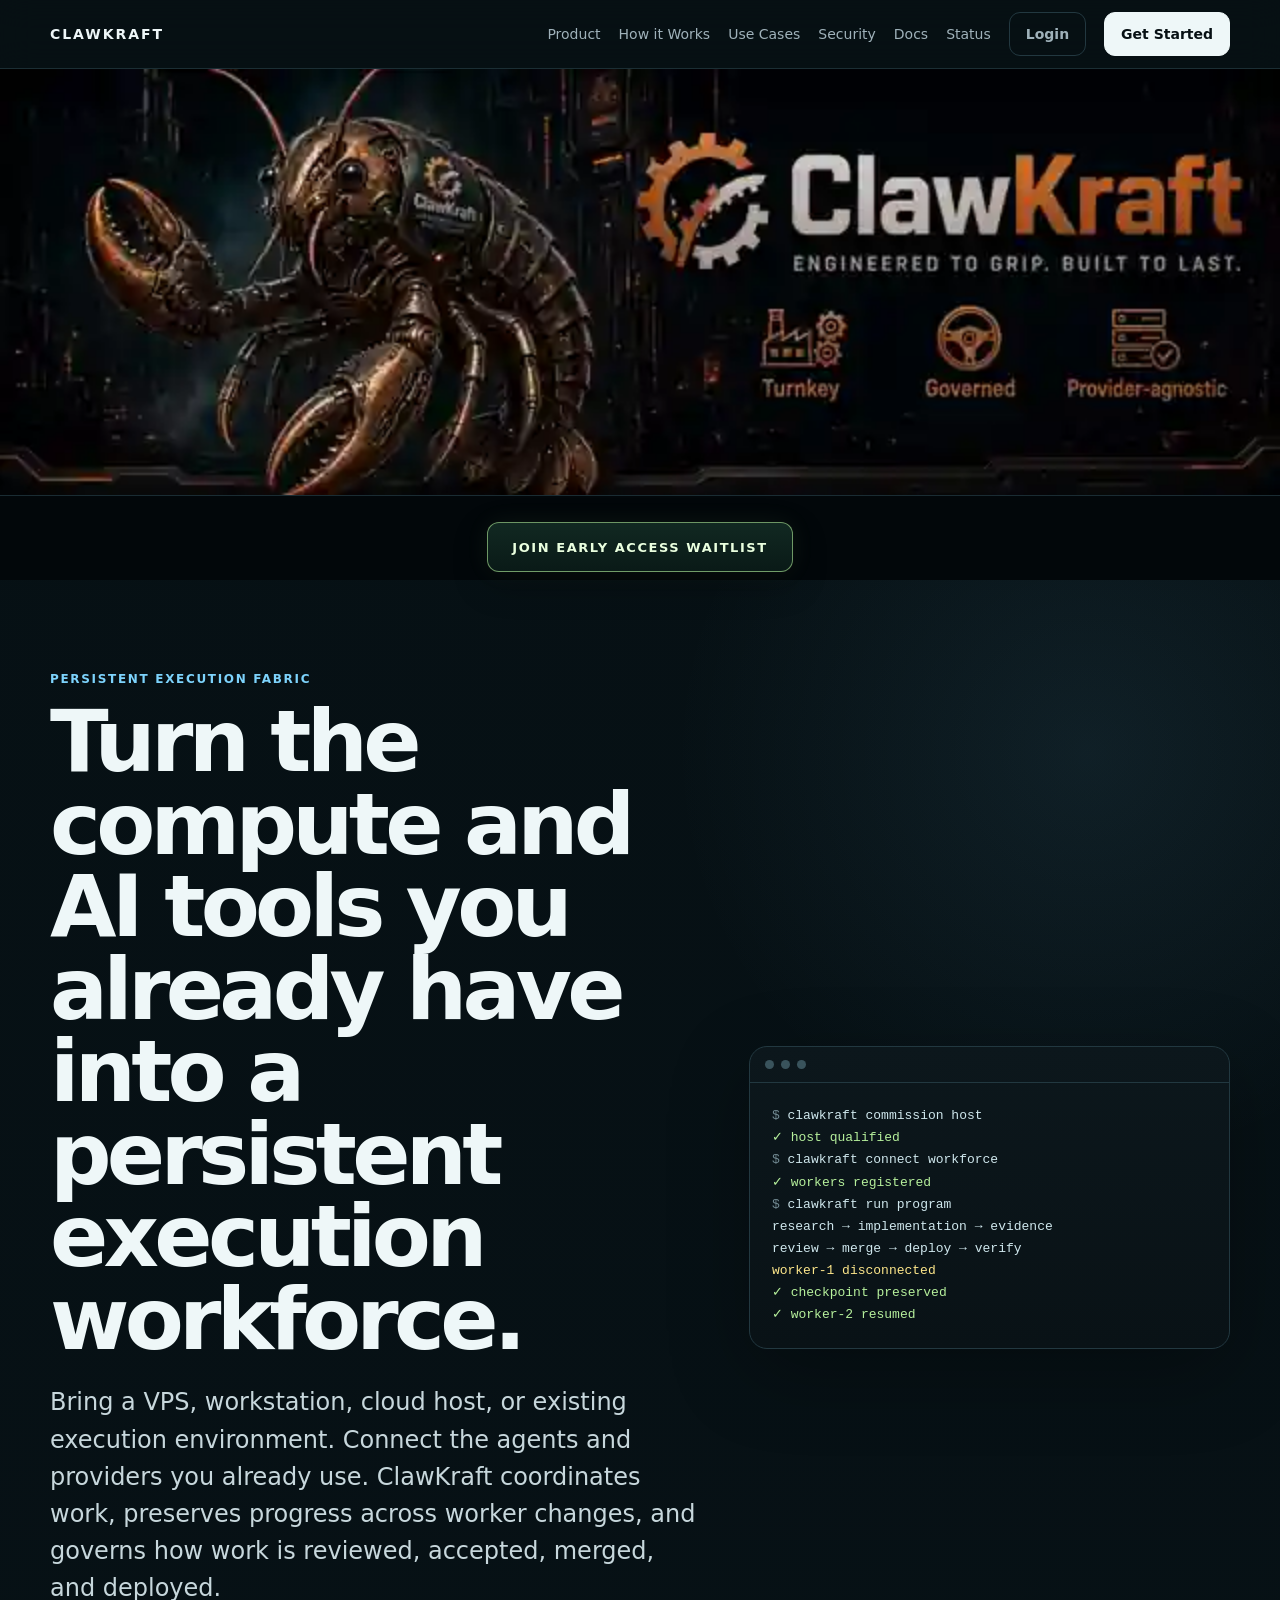
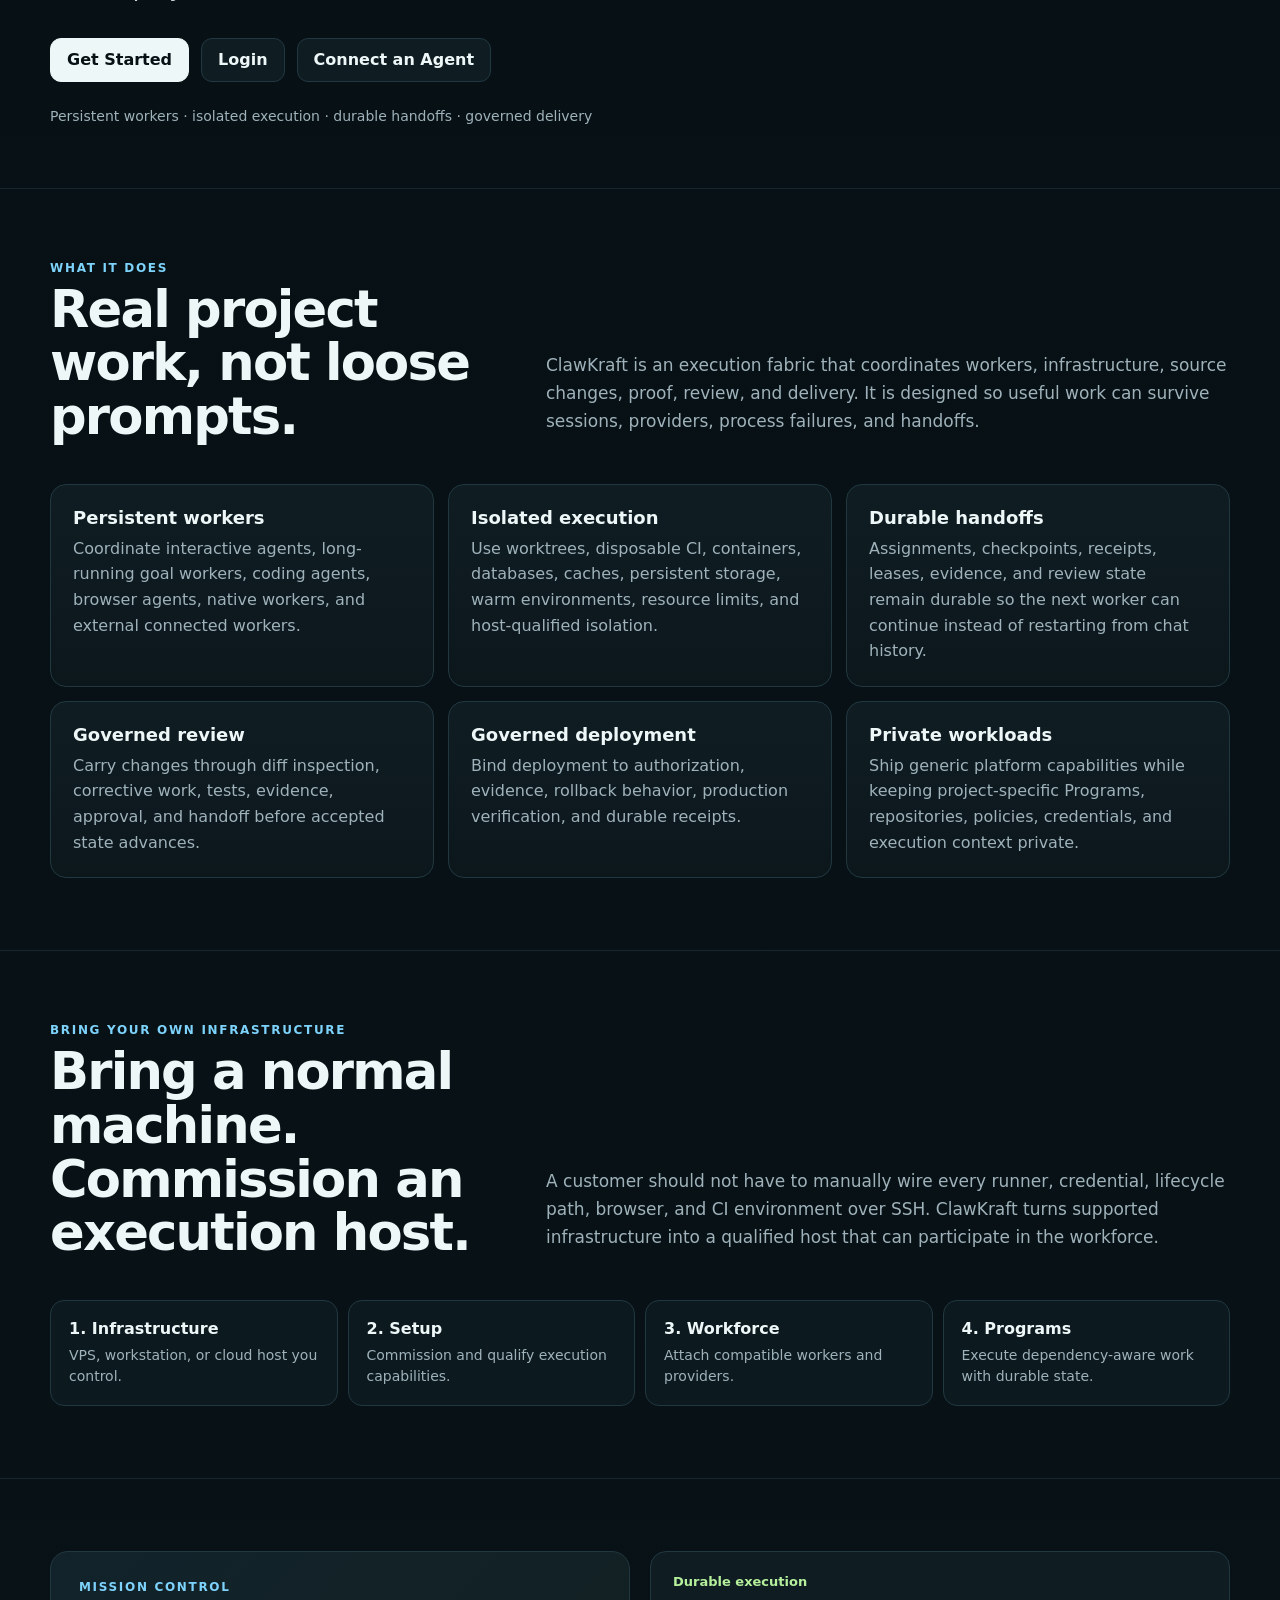
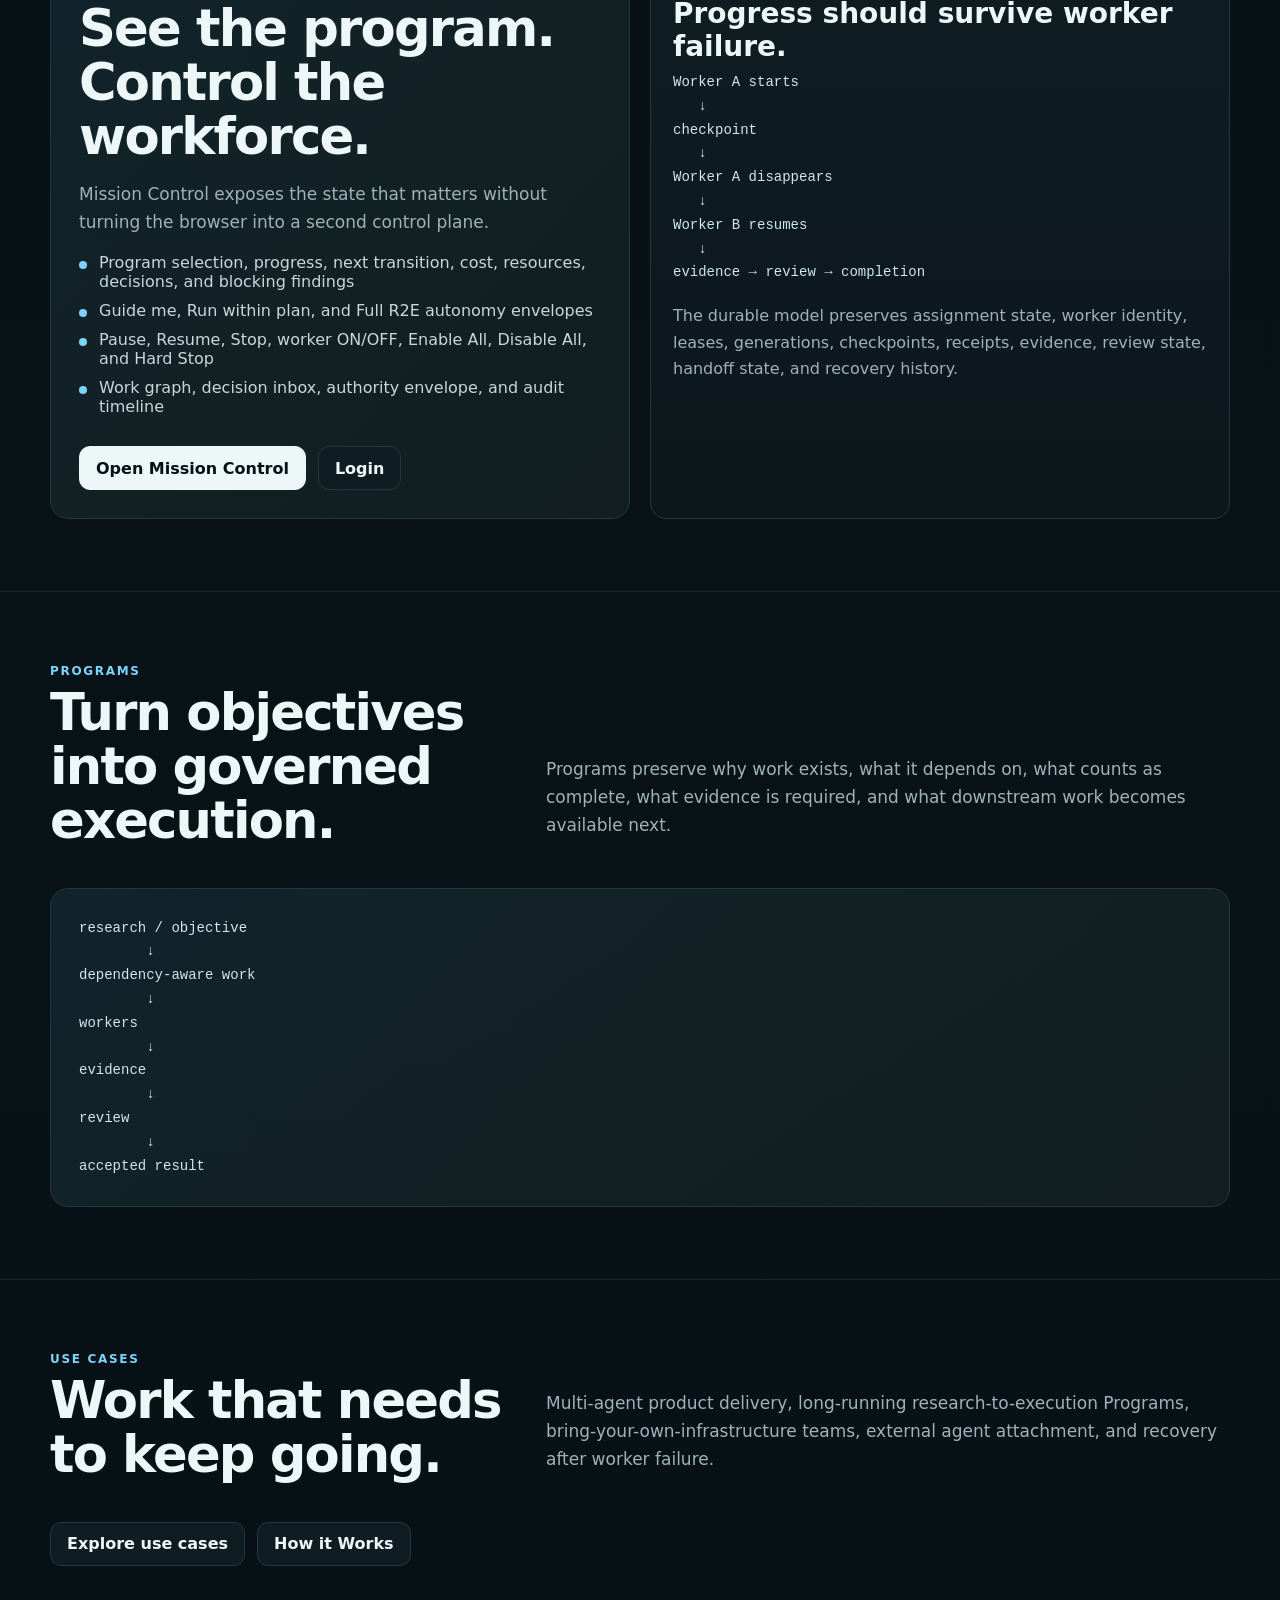
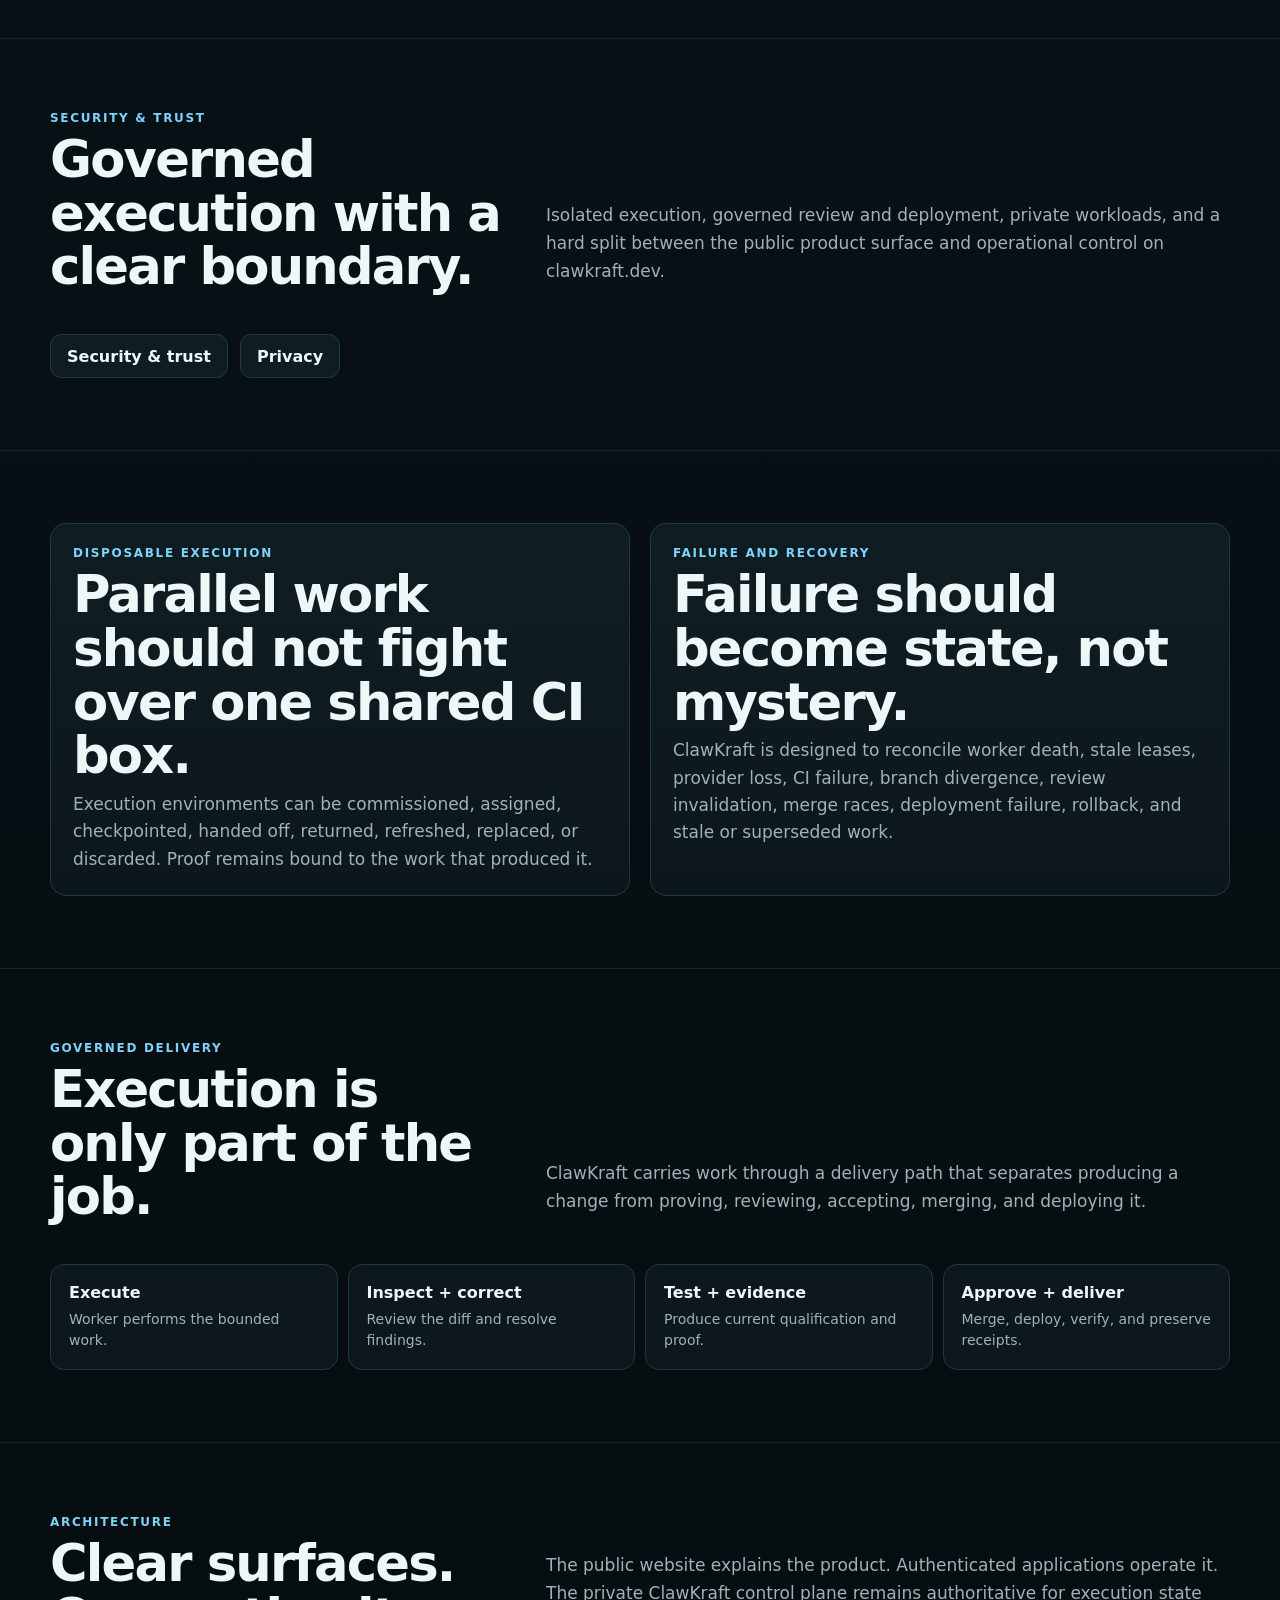
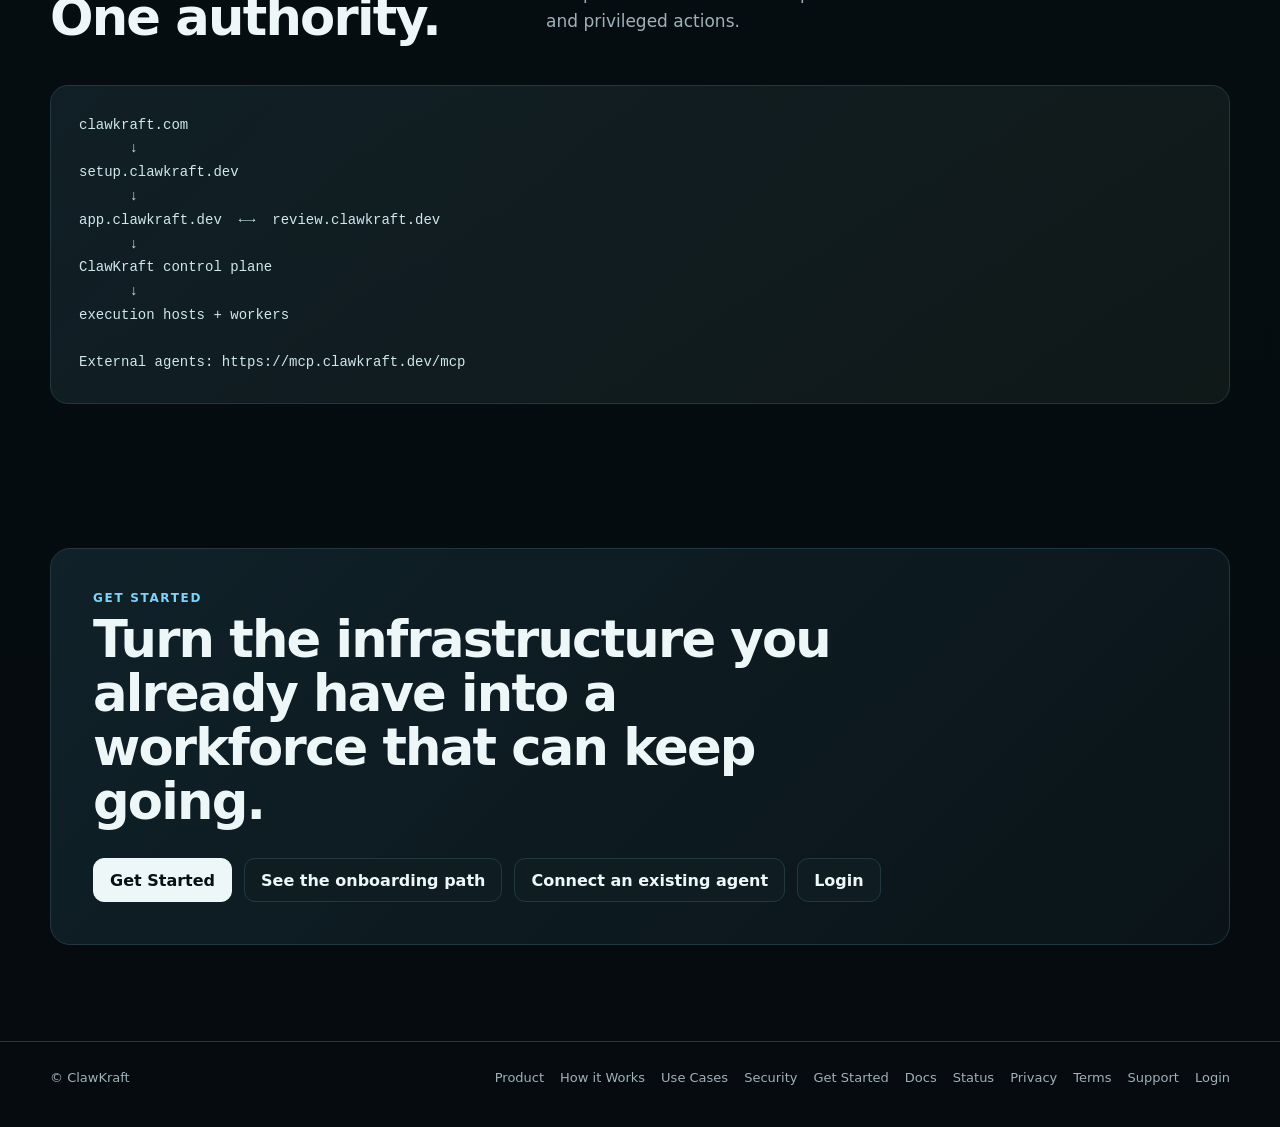
==== commit db0660d7: "task 816482a5-1698-4dd2-9d38-65189ecffc67: SURF-003 — Build clawkraft.com public product and onboard" ====
--- a/index.html
+++ b/index.html
@@ -29,6 +29,7 @@
 .button{display:inline-flex;align-items:center;justify-content:center;min-height:44px;padding:0 16px;border-radius:11px;border:1px solid var(--line);font-weight:800}
 .button.primary{background:var(--text);color:#071014;border-color:var(--text)}
 .button.secondary{background:var(--panel);color:var(--text)}
+.button.ghost{background:transparent;color:var(--muted)}
 .brand-header{width:100%;background:#02070a;border-bottom:1px solid rgba(34,56,64,.75);line-height:0;overflow:hidden}
 .brand-header img{display:block;width:100%;height:auto;margin:0 auto;object-fit:contain}
 
@@ -91,7 +92,7 @@
 .footer-inner{display:flex;justify-content:space-between;gap:20px;flex-wrap:wrap}
 .footer-links{display:flex;gap:16px;flex-wrap:wrap}
 @media(max-width:900px){.hero,.section-head,.split{grid-template-columns:1fr}.grid{grid-template-columns:1fr 1fr}.flow{grid-template-columns:1fr 1fr}.terminal{order:-1}}
-@media(max-width:620px){.nav-links a:not(.button){display:none}.hero{padding-top:54px}.grid,.flow{grid-template-columns:1fr}.cta-box{padding:26px}.wrap{width:min(100% - 22px,var(--max))}}
+@media(max-width:620px){.nav-links a:not(.button){display:none}.nav-links .nav-keep{display:inline-flex}.hero{padding-top:54px}.grid,.flow{grid-template-columns:1fr}.cta-box{padding:26px}.wrap{width:min(100% - 22px,var(--max))}}
 </style>
 </head>
 <body>
@@ -99,11 +100,14 @@
   <div class="wrap nav-inner">
     <a class="brand" href="/">CLAWKRAFT</a>
     <div class="nav-links">
-      <a href="#product">Product</a>
-      <a href="#mission-control">Mission Control</a>
+      <a href="/product/">Product</a>
+      <a href="/how-it-works/">How it Works</a>
+      <a href="/use-cases/">Use Cases</a>
+      <a href="/security/">Security</a>
       <a href="/docs/">Docs</a>
       <a href="/status/">Status</a>
-      <a class="button secondary" href="https://app.clawkraft.dev/">Open App</a>
+      <a class="button ghost nav-keep" href="https://app.clawkraft.dev/">Login</a>
+      <a class="button primary nav-keep" href="https://setup.clawkraft.dev/signup">Get Started</a>
     </div>
   </div>
 </nav>
@@ -124,7 +128,7 @@
       <p class="lede">Bring a VPS, workstation, cloud host, or existing execution environment. Connect the agents and providers you already use. ClawKraft coordinates work, preserves progress across worker changes, and governs how work is reviewed, accepted, merged, and deployed.</p>
       <div class="hero-actions">
         <a class="button primary" href="https://setup.clawkraft.dev/signup">Get Started</a>
-        <a class="button secondary" href="https://app.clawkraft.dev/">Open Mission Control</a>
+        <a class="button secondary" href="https://app.clawkraft.dev/">Login</a>
         <a class="button secondary" href="/docs/">Connect an Agent</a>
       </div>
       <div class="proof">Persistent workers · isolated execution · durable handoffs · governed delivery</div>
@@ -190,7 +194,7 @@
           <div class="item">Pause, Resume, Stop, worker ON/OFF, Enable All, Disable All, and Hard Stop</div>
           <div class="item">Work graph, decision inbox, authority envelope, and audit timeline</div>
         </div>
-        <div class="hero-actions"><a class="button primary" href="https://app.clawkraft.dev/">Open Mission Control</a></div>
+        <div class="hero-actions"><a class="button primary" href="https://app.clawkraft.dev/">Open Mission Control</a> <a class="button secondary" href="https://app.clawkraft.dev/">Login</a></div>
       </div>
       <div class="card">
         <div class="kicker">Durable execution</div>
@@ -230,6 +234,32 @@
   </section>
 
   <section>
+    <div class="wrap">
+      <div class="section-head">
+        <div><div class="eyebrow">Use cases</div><h2>Work that needs to keep going.</h2></div>
+        <p class="section-copy">Multi-agent product delivery, long-running research-to-execution Programs, bring-your-own-infrastructure teams, external agent attachment, and recovery after worker failure.</p>
+      </div>
+      <div class="hero-actions">
+        <a class="button secondary" href="/use-cases/">Explore use cases</a>
+        <a class="button secondary" href="/how-it-works/">How it Works</a>
+      </div>
+    </div>
+  </section>
+
+  <section>
+    <div class="wrap">
+      <div class="section-head">
+        <div><div class="eyebrow">Security &amp; trust</div><h2>Governed execution with a clear boundary.</h2></div>
+        <p class="section-copy">Isolated execution, governed review and deployment, private workloads, and a hard split between the public product surface and operational control on clawkraft.dev.</p>
+      </div>
+      <div class="hero-actions">
+        <a class="button secondary" href="/security/">Security &amp; trust</a>
+        <a class="button secondary" href="/docs/privacy/">Privacy</a>
+      </div>
+    </div>
+  </section>
+
+  <section>
     <div class="wrap split">
       <div class="card">
         <div class="eyebrow">Disposable execution</div>
@@ -284,9 +314,10 @@
       <div class="eyebrow">Get started</div>
       <h2>Turn the infrastructure you already have into a workforce that can keep going.</h2>
       <div class="hero-actions">
-        <a class="button primary" href="https://setup.clawkraft.dev/">Commission an execution host</a>
+        <a class="button primary" href="https://setup.clawkraft.dev/signup">Get Started</a>
+        <a class="button secondary" href="/get-started/">See the onboarding path</a>
         <a class="button secondary" href="/docs/">Connect an existing agent</a>
-        <a class="button secondary" href="https://app.clawkraft.dev/">Open Mission Control</a>
+        <a class="button secondary" href="https://app.clawkraft.dev/">Login</a>
       </div>
     </div>
   </div>
@@ -296,11 +327,17 @@
   <div class="wrap footer-inner">
     <div>© ClawKraft</div>
     <div class="footer-links">
+      <a href="/product/">Product</a>
+      <a href="/how-it-works/">How it Works</a>
+      <a href="/use-cases/">Use Cases</a>
+      <a href="/security/">Security</a>
+      <a href="/get-started/">Get Started</a>
       <a href="/docs/">Docs</a>
       <a href="/status/">Status</a>
       <a href="/docs/privacy/">Privacy</a>
       <a href="/docs/terms/">Terms</a>
       <a href="/docs/support/">Support</a>
+      <a href="https://app.clawkraft.dev/">Login</a>
     </div>
   </div>
 </footer>
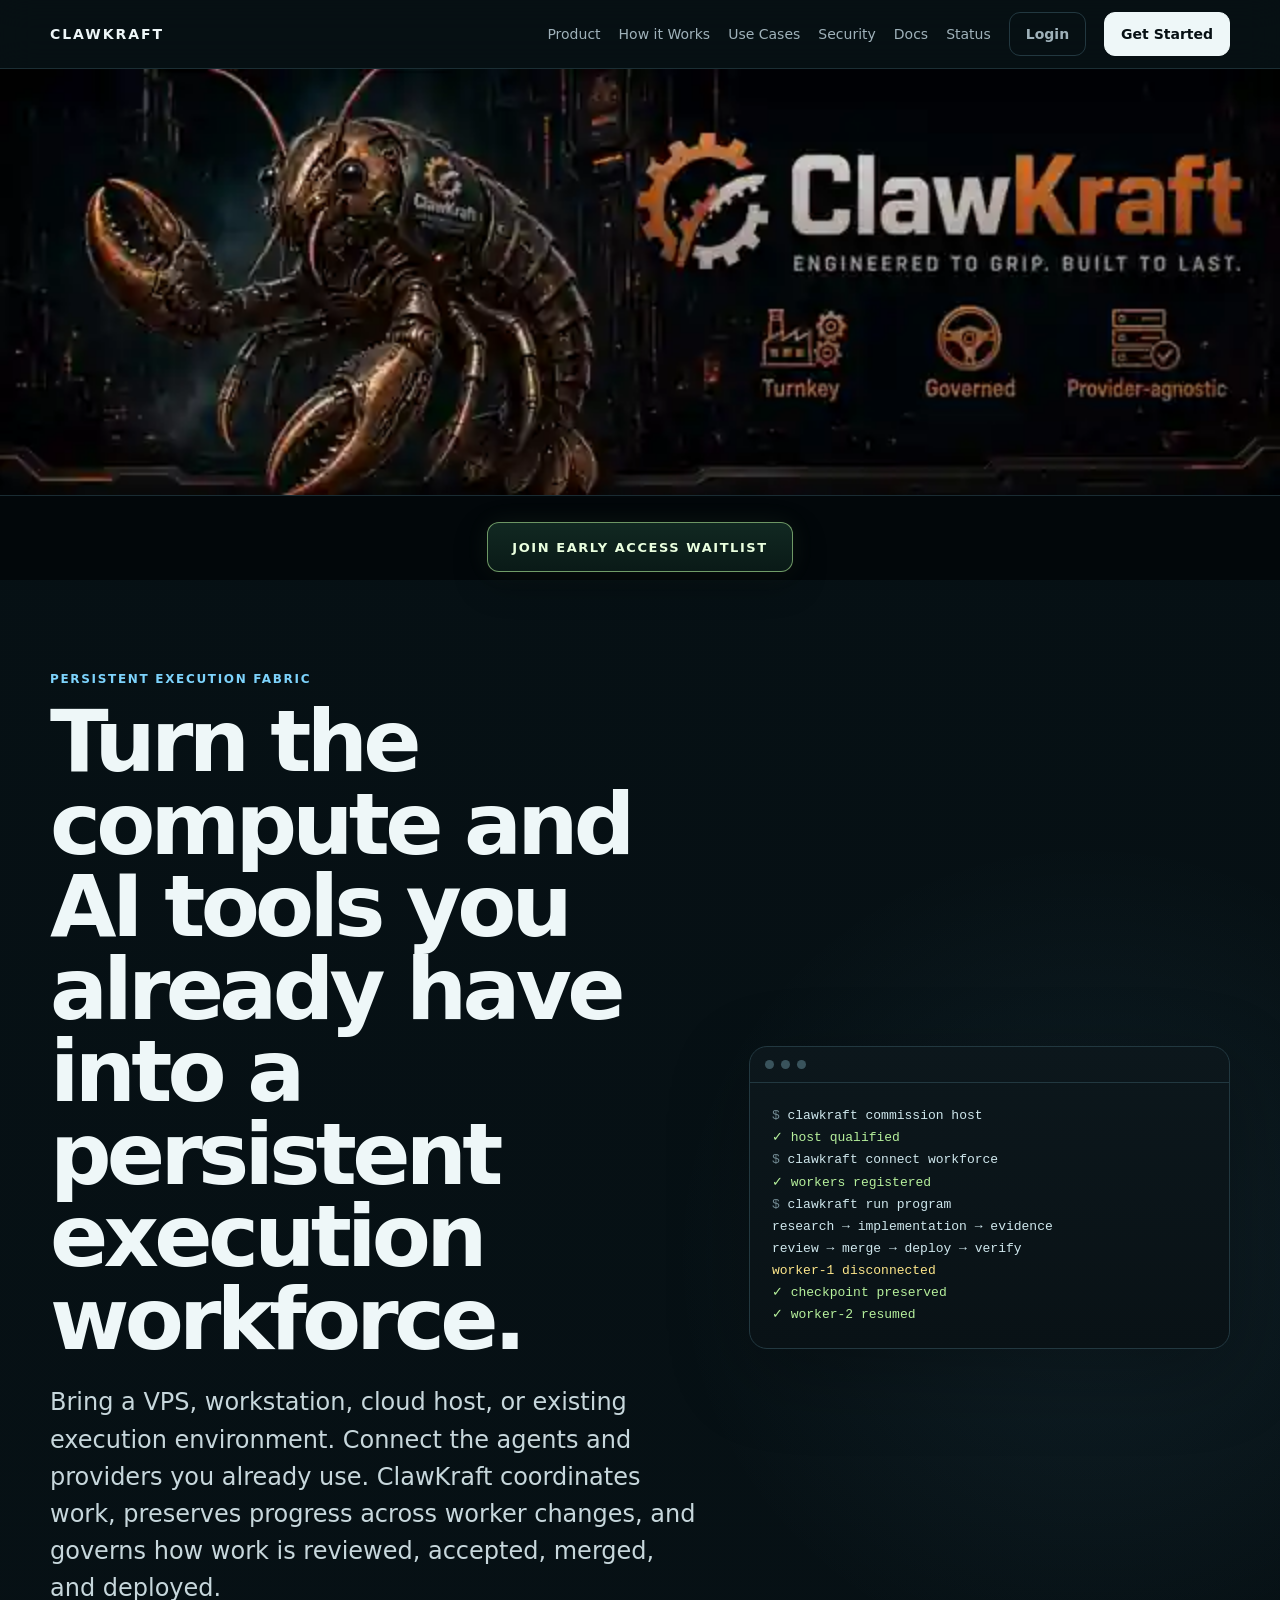
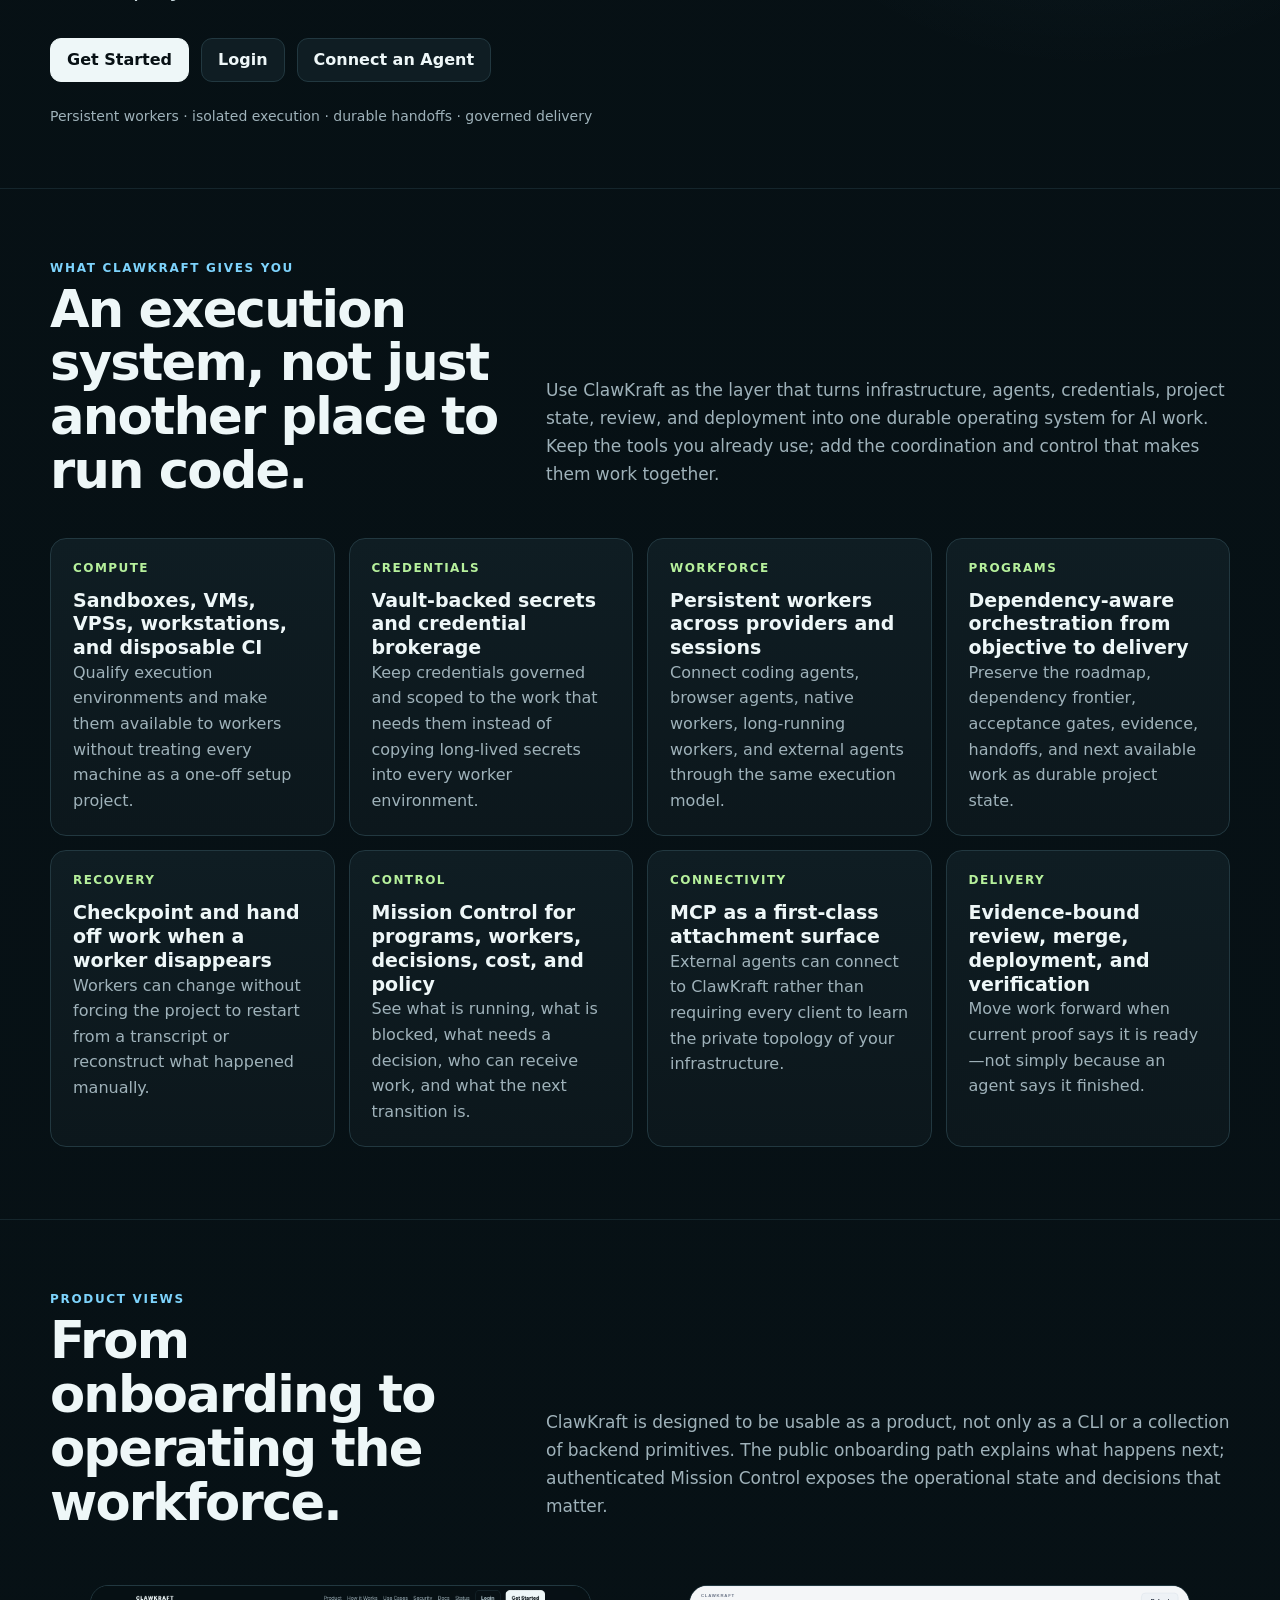
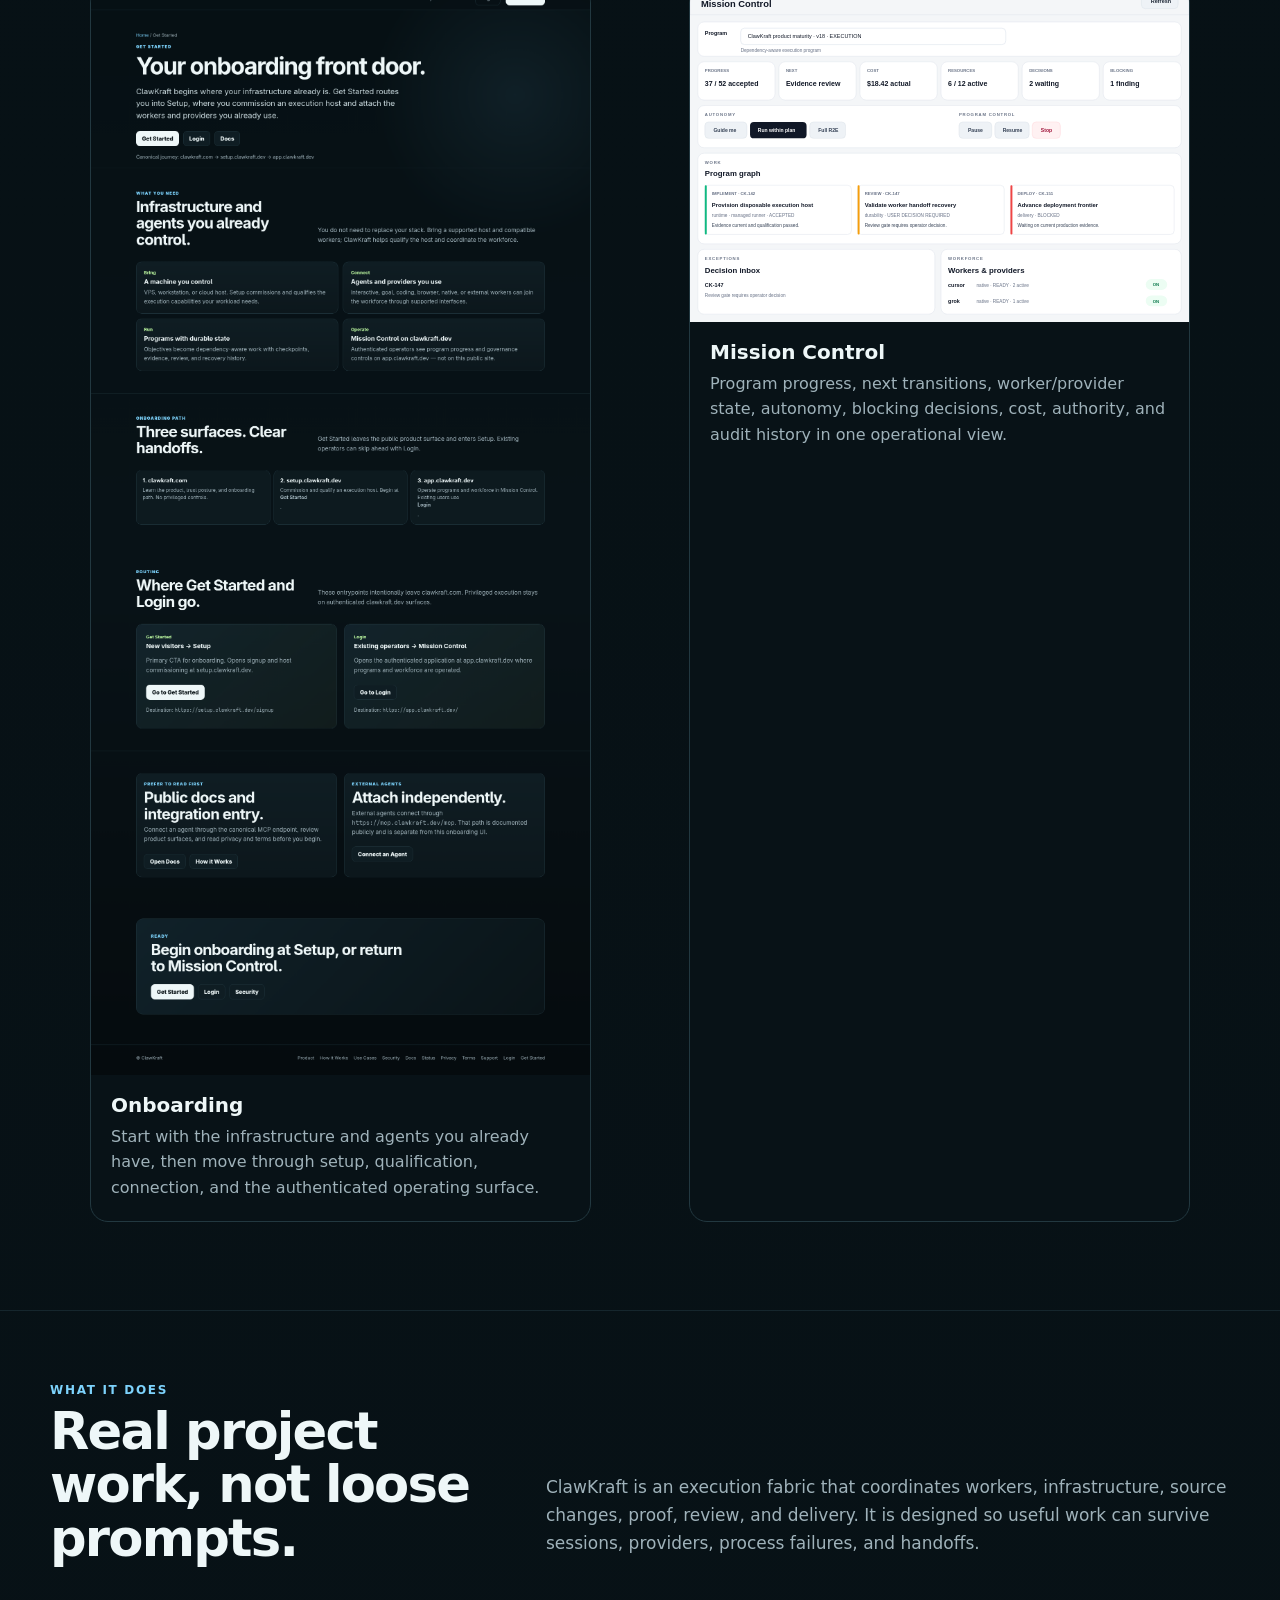
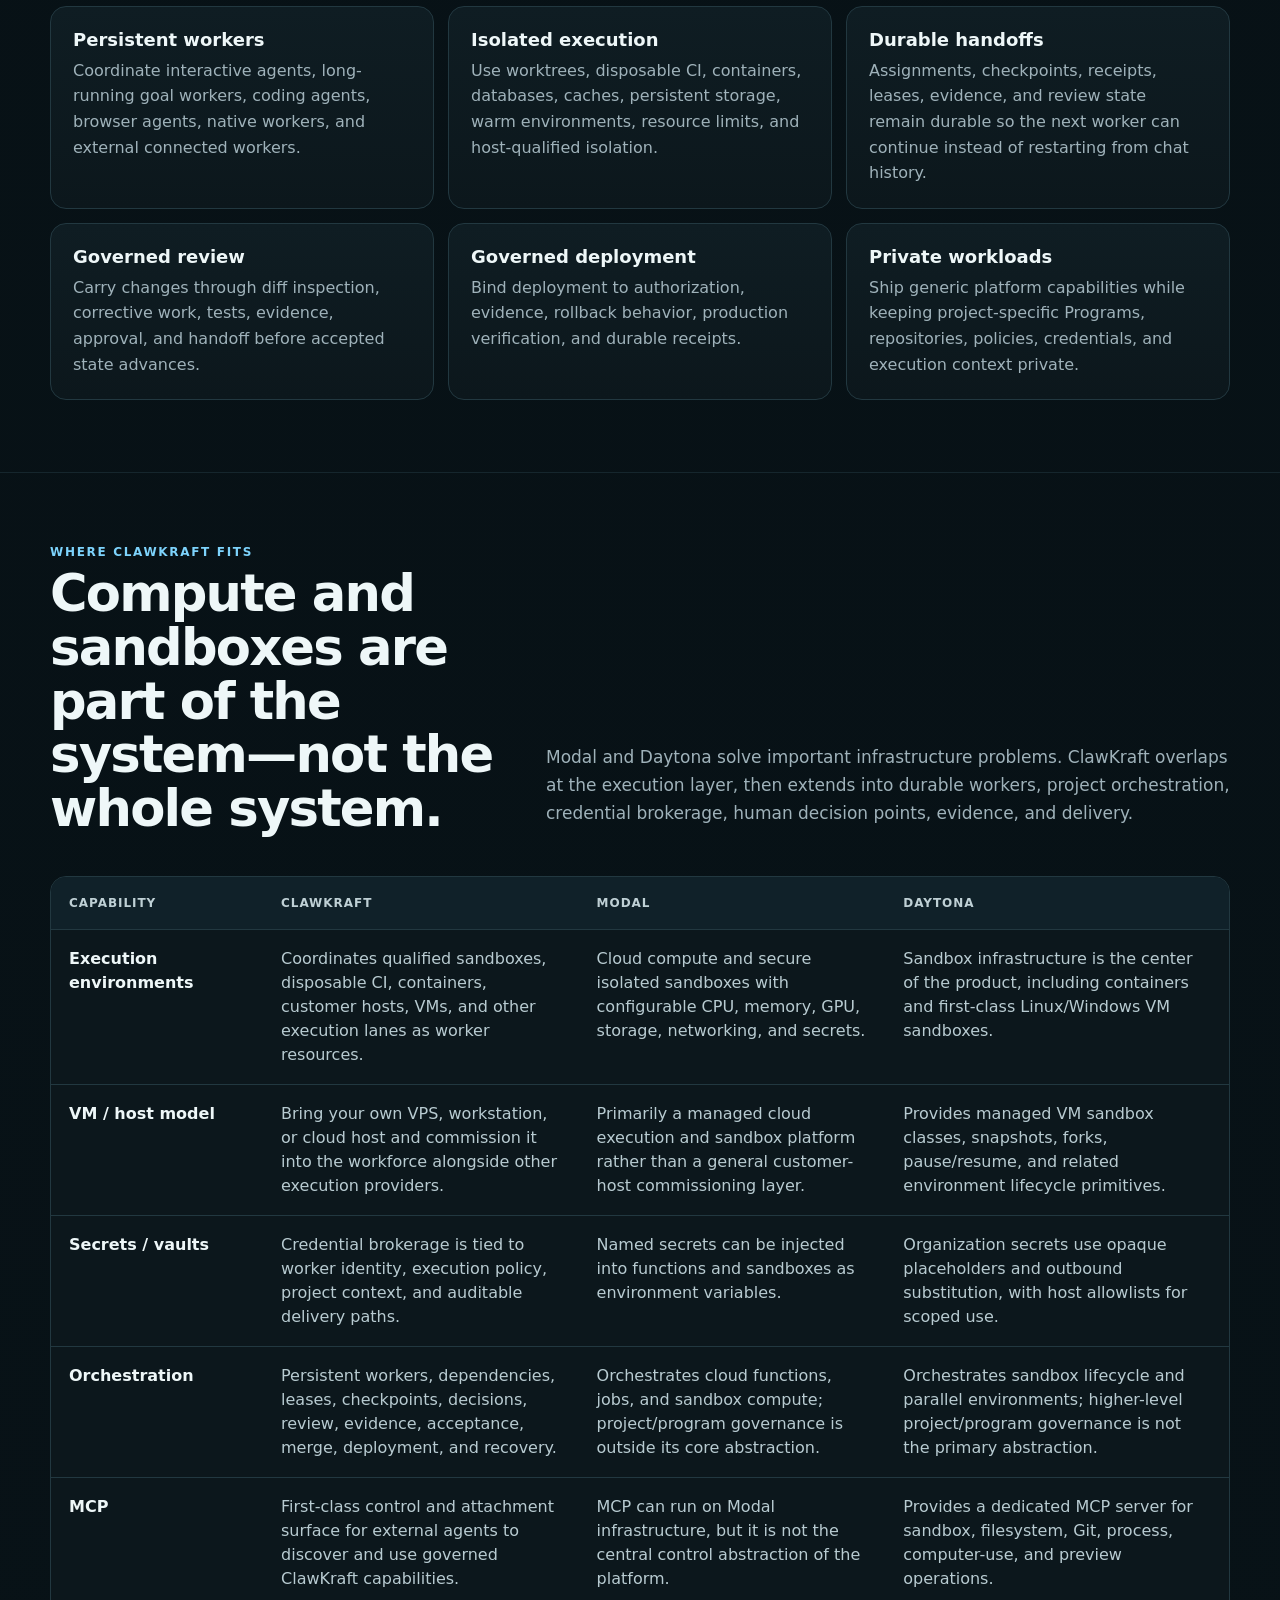
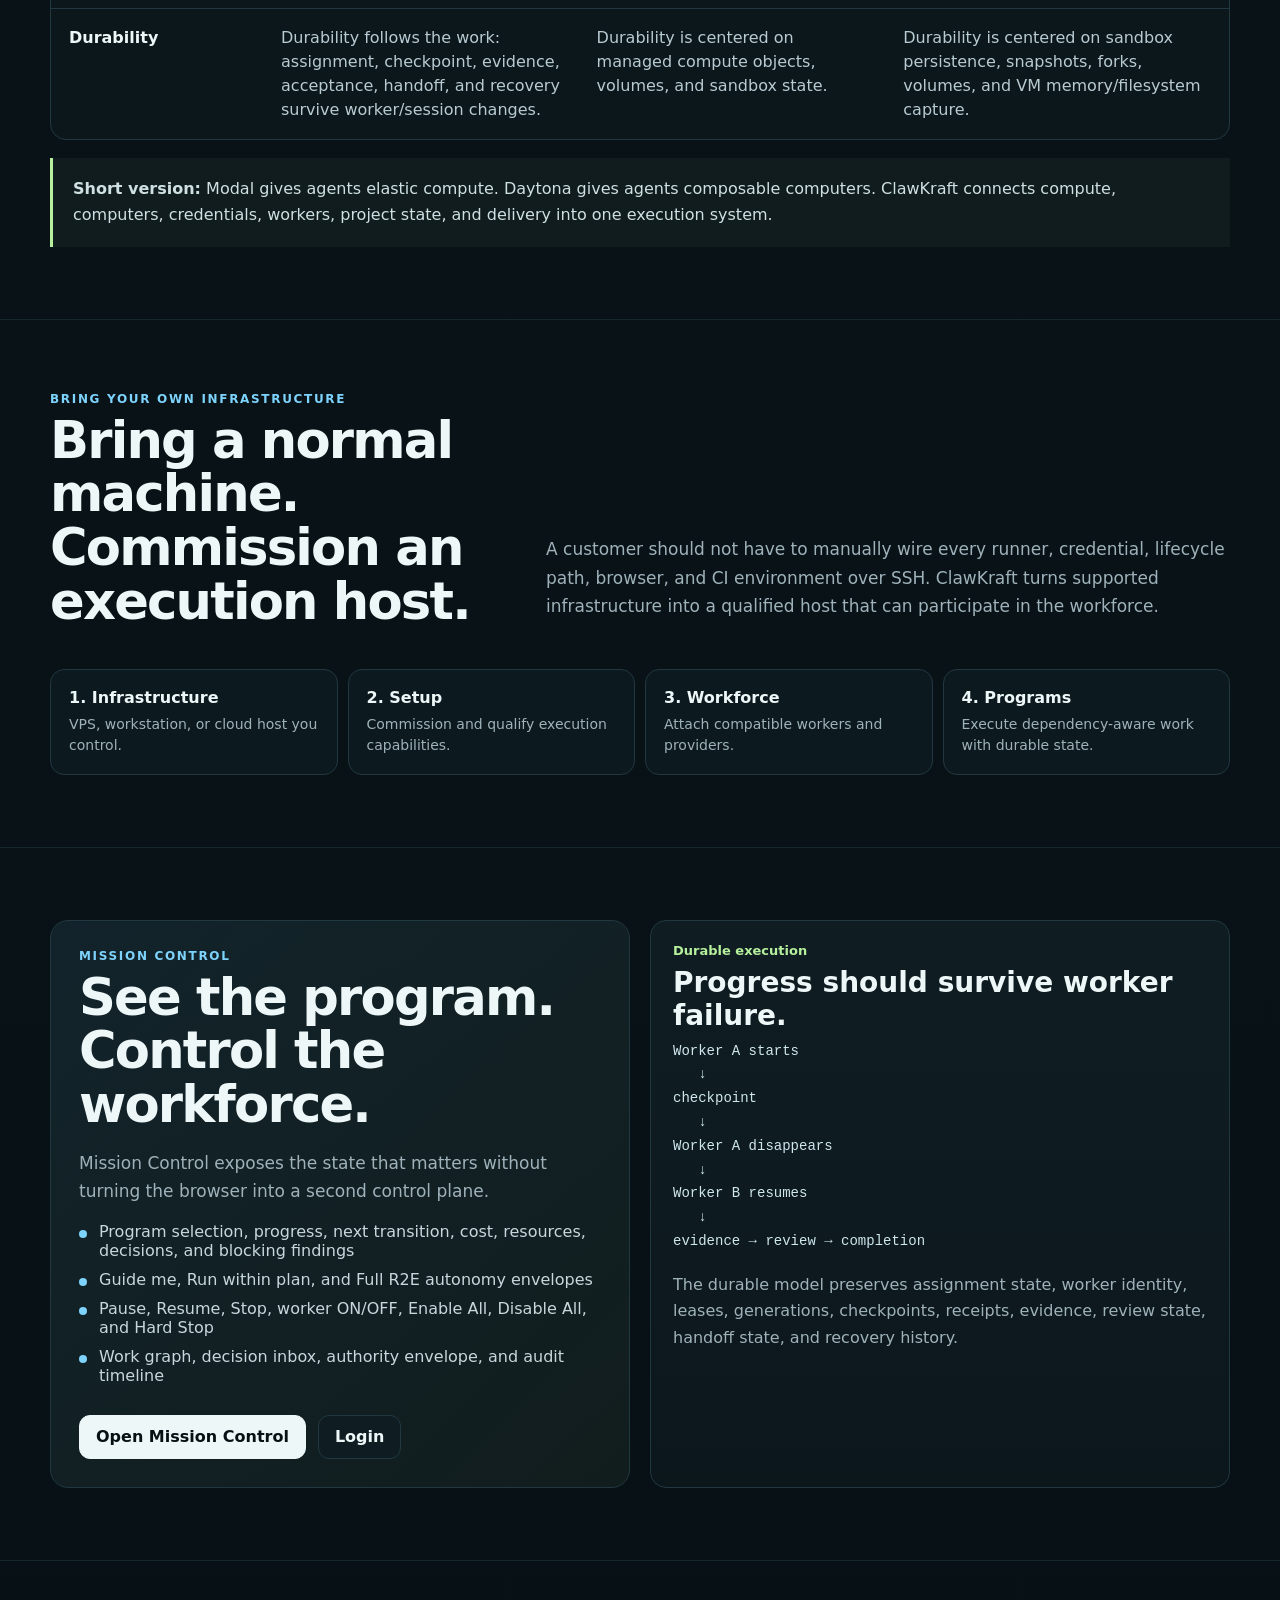
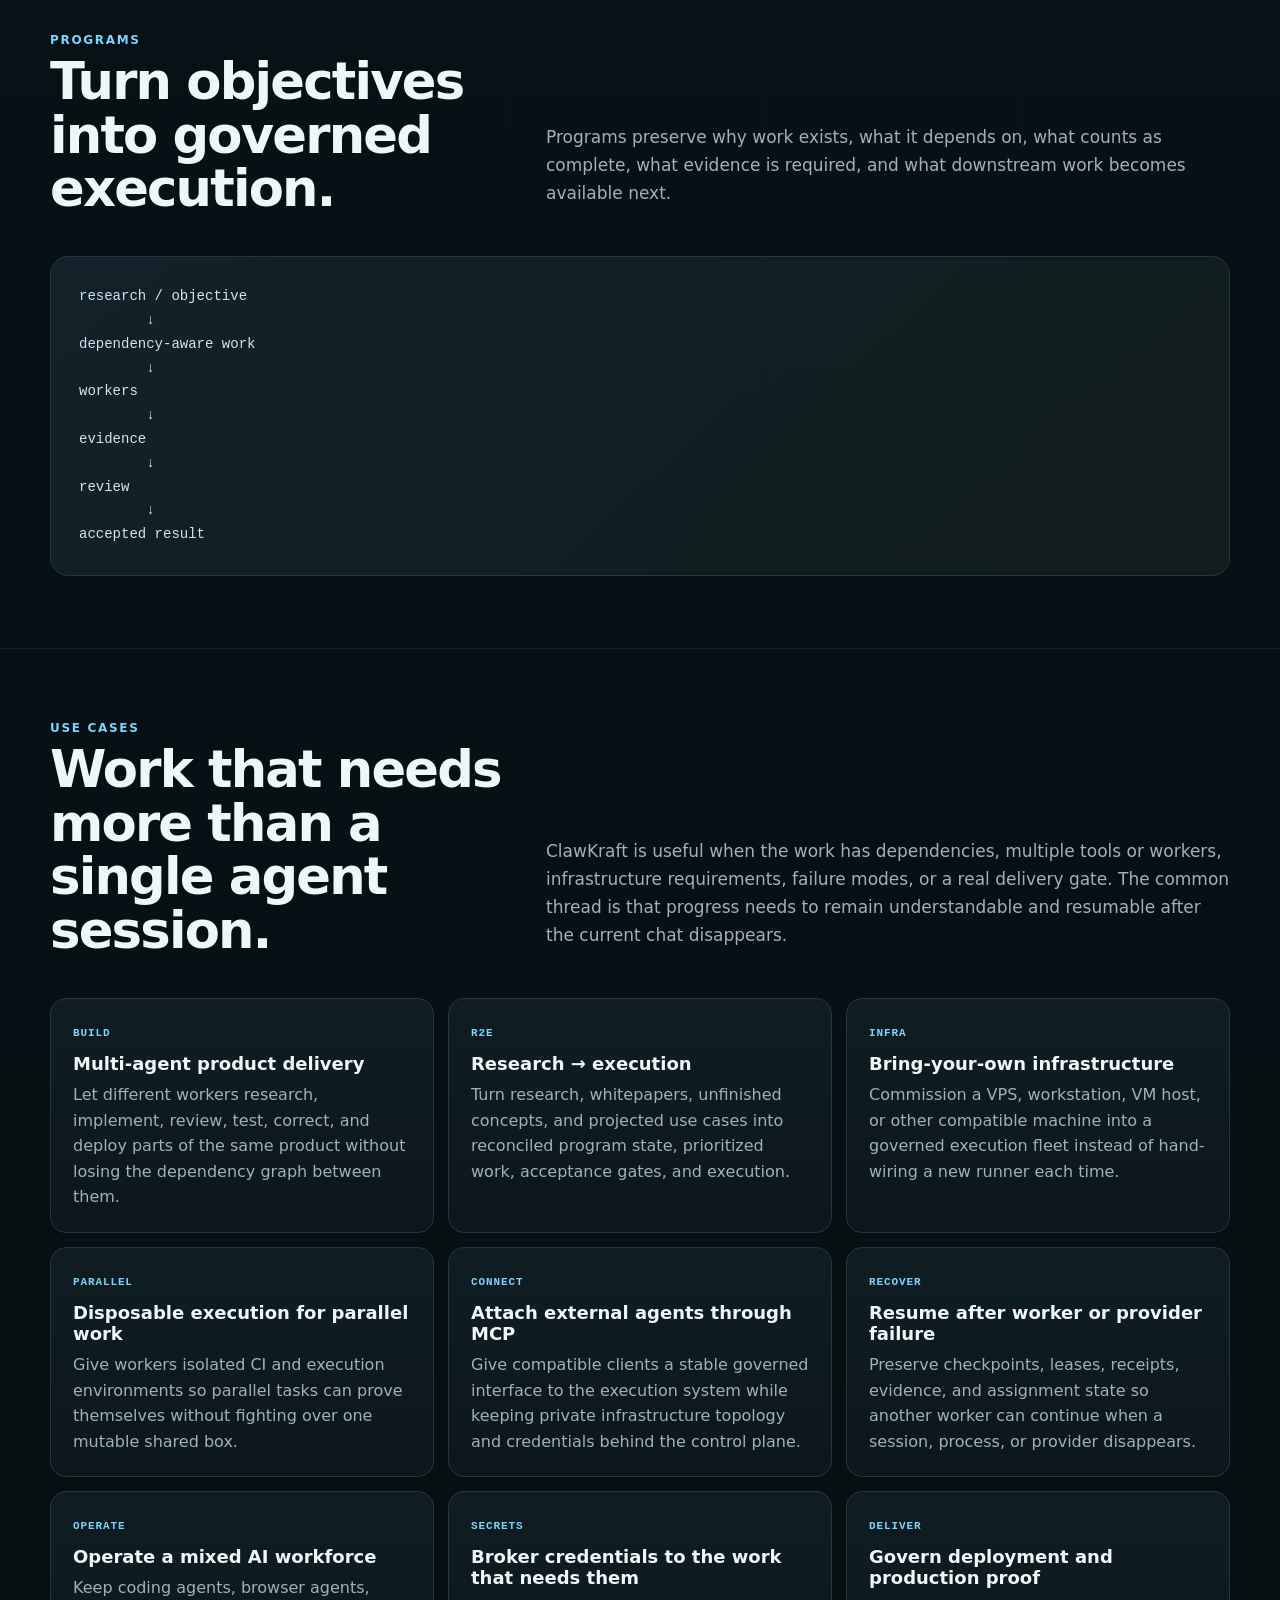
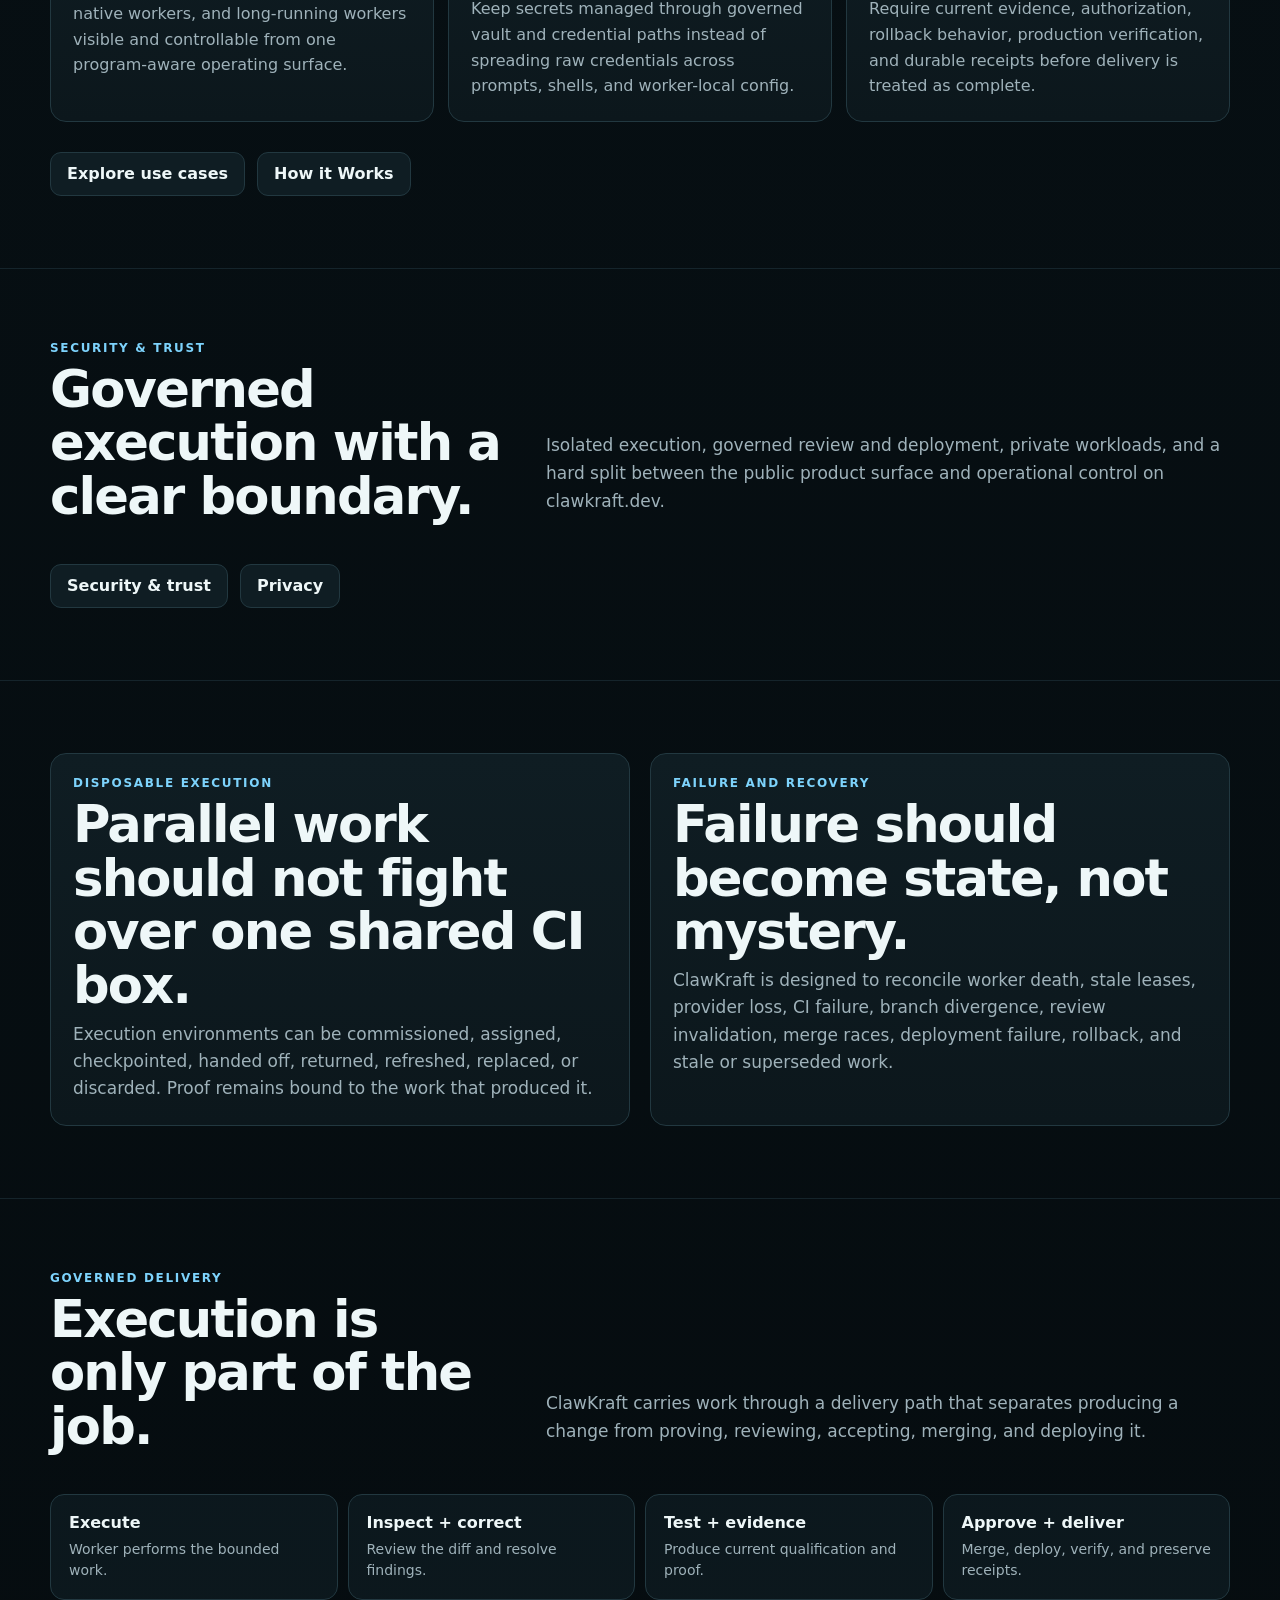
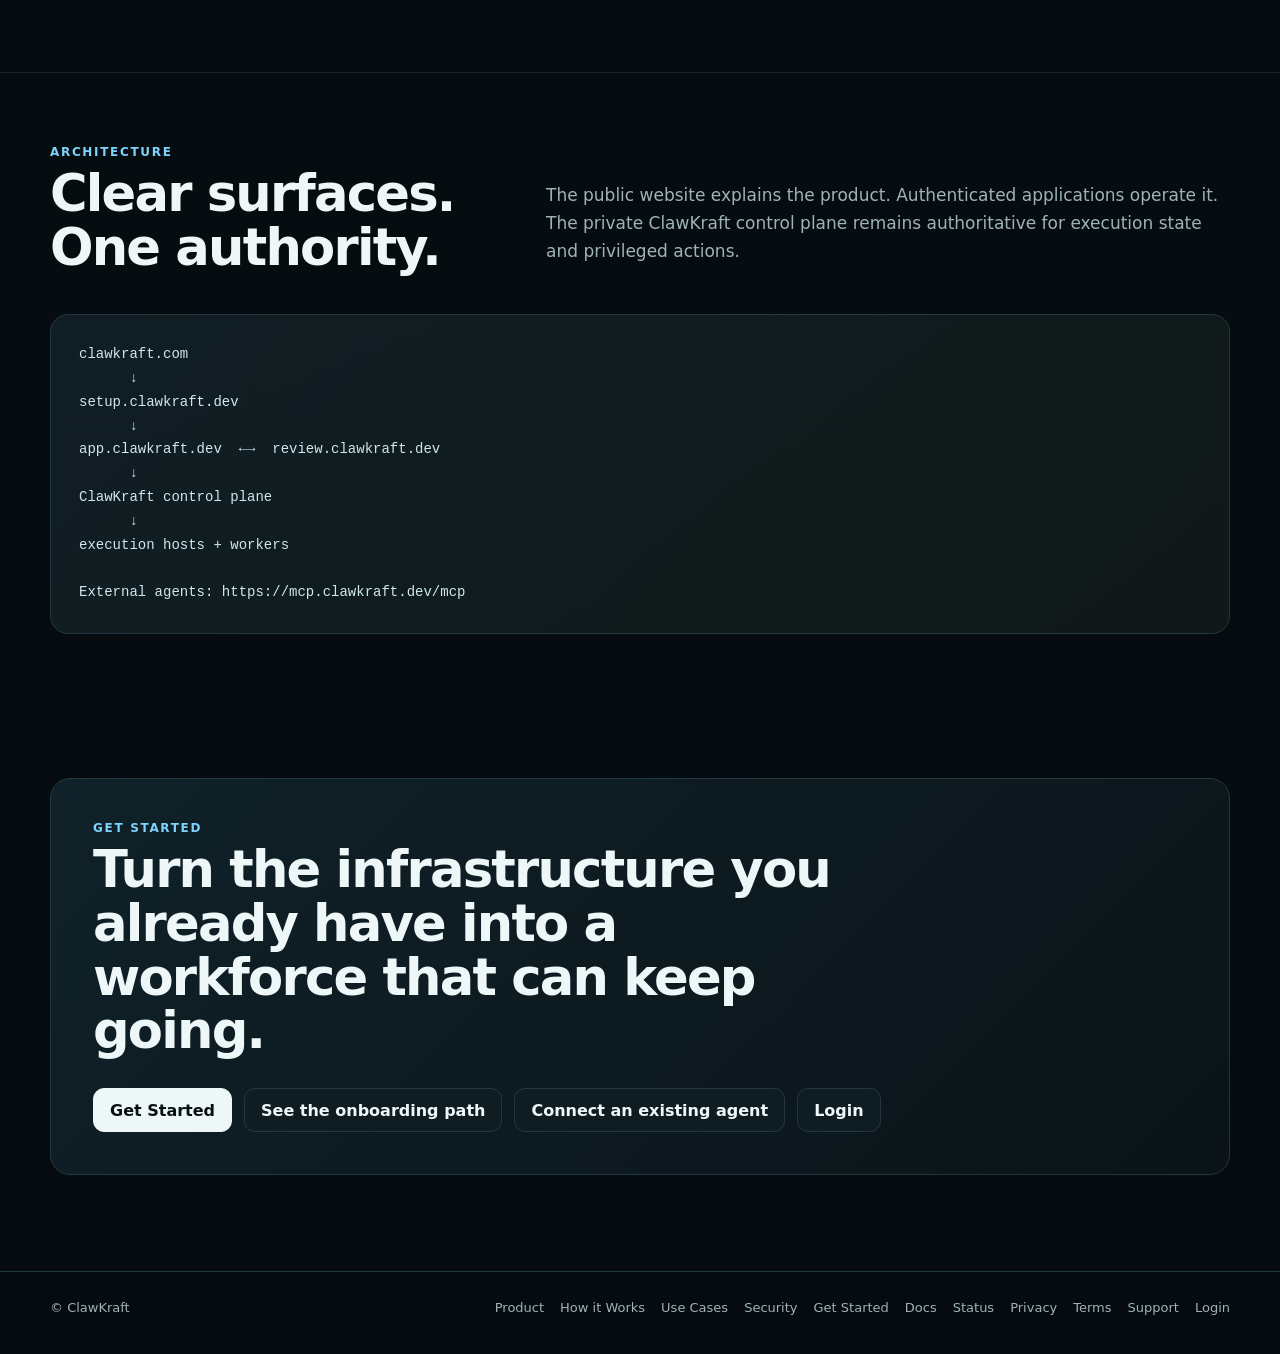
==== commit 78f896ce: "Expand landing page capabilities, comparisons, use cases, and product views" ====
--- a/index.html
+++ b/index.html
@@ -75,6 +75,27 @@
 .card{background:linear-gradient(180deg,var(--panel),#0c171c);border:1px solid var(--line);border-radius:16px;padding:22px}
 .card h3{margin:0 0 8px;font-size:18px}
 .card p{margin:0;color:var(--muted);line-height:1.6}
+.capability-grid{display:grid;grid-template-columns:repeat(4,1fr);gap:14px}
+.capability-card{min-height:180px;display:flex;flex-direction:column;justify-content:space-between}
+.capability-card .cap-label{font-size:12px;letter-spacing:.12em;text-transform:uppercase;color:var(--accent2);font-weight:900;margin-bottom:14px}
+.capability-card strong{font-size:19px;line-height:1.25;margin-bottom:8px}
+.product-shots{display:grid;grid-template-columns:1fr 1fr;gap:18px}
+.product-shot{background:#081217;border:1px solid var(--line);border-radius:18px;overflow:hidden}
+.product-shot img{display:block;width:100%;height:auto;background:#0b171c}
+.product-shot-copy{padding:18px 20px 20px}
+.product-shot-copy h3{margin:0 0 7px;font-size:20px}
+.product-shot-copy p{margin:0;color:var(--muted);line-height:1.6}
+.comparison-wrap{overflow-x:auto;border:1px solid var(--line);border-radius:16px;background:#0c171c}
+.comparison{width:100%;border-collapse:collapse;min-width:780px}
+.comparison th,.comparison td{padding:17px 18px;border-bottom:1px solid var(--line);vertical-align:top;text-align:left;line-height:1.5}
+.comparison th{font-size:12px;letter-spacing:.08em;text-transform:uppercase;color:#bfd0d5;background:#102129}
+.comparison td:first-child{font-weight:800;color:var(--text);width:18%}
+.comparison td{color:#b8cbd1}
+.comparison tr:last-child td{border-bottom:0}
+.use-grid{display:grid;grid-template-columns:repeat(3,1fr);gap:14px;margin-top:26px}
+.use-card{min-height:190px}
+.use-card .use-label{display:inline-block;margin-bottom:14px;font:800 11px/1 ui-monospace,SFMono-Regular,Menlo,monospace;letter-spacing:.08em;color:var(--accent)}
+.callout{margin-top:18px;padding:18px 20px;border-left:3px solid var(--accent2);background:rgba(182,240,156,.045);color:#cfe0e4;line-height:1.65}
 .flow{display:grid;grid-template-columns:repeat(4,1fr);gap:10px}
 .step{border:1px solid var(--line);border-radius:14px;padding:18px;background:rgba(15,29,35,.72)}
 .step b{display:block;margin-bottom:7px}.step span{color:var(--muted);font-size:14px;line-height:1.5}
@@ -91,8 +112,8 @@
 footer{border-top:1px solid var(--line);padding:28px 0 42px;color:var(--muted);font-size:13px}
 .footer-inner{display:flex;justify-content:space-between;gap:20px;flex-wrap:wrap}
 .footer-links{display:flex;gap:16px;flex-wrap:wrap}
-@media(max-width:900px){.hero,.section-head,.split{grid-template-columns:1fr}.grid{grid-template-columns:1fr 1fr}.flow{grid-template-columns:1fr 1fr}.terminal{order:-1}}
-@media(max-width:620px){.nav-links a:not(.button){display:none}.nav-links .nav-keep{display:inline-flex}.hero{padding-top:54px}.grid,.flow{grid-template-columns:1fr}.cta-box{padding:26px}.wrap{width:min(100% - 22px,var(--max))}}
+@media(max-width:900px){.hero,.section-head,.split{grid-template-columns:1fr}.grid{grid-template-columns:1fr 1fr}.flow{grid-template-columns:1fr 1fr}.terminal{order:-1}.capability-grid{grid-template-columns:1fr 1fr}.product-shots{grid-template-columns:1fr}.use-grid{grid-template-columns:1fr 1fr}}
+@media(max-width:620px){.nav-links a:not(.button){display:none}.nav-links .nav-keep{display:inline-flex}.hero{padding-top:54px}.grid,.flow,.capability-grid,.use-grid{grid-template-columns:1fr}.cta-box{padding:26px}.wrap{width:min(100% - 22px,var(--max))}.comparison th,.comparison td{padding:14px}}
 </style>
 </head>
 <body>
@@ -150,6 +171,44 @@
     </div>
   </div>
 
+  <section id="capabilities">
+    <div class="wrap">
+      <div class="section-head">
+        <div><div class="eyebrow">What ClawKraft gives you</div><h2>An execution system, not just another place to run code.</h2></div>
+        <p class="section-copy">Use ClawKraft as the layer that turns infrastructure, agents, credentials, project state, review, and deployment into one durable operating system for AI work. Keep the tools you already use; add the coordination and control that makes them work together.</p>
+      </div>
+      <div class="capability-grid">
+        <article class="card capability-card"><div><div class="cap-label">Compute</div><strong>Sandboxes, VMs, VPSs, workstations, and disposable CI</strong><p>Qualify execution environments and make them available to workers without treating every machine as a one-off setup project.</p></div></article>
+        <article class="card capability-card"><div><div class="cap-label">Credentials</div><strong>Vault-backed secrets and credential brokerage</strong><p>Keep credentials governed and scoped to the work that needs them instead of copying long-lived secrets into every worker environment.</p></div></article>
+        <article class="card capability-card"><div><div class="cap-label">Workforce</div><strong>Persistent workers across providers and sessions</strong><p>Connect coding agents, browser agents, native workers, long-running workers, and external agents through the same execution model.</p></div></article>
+        <article class="card capability-card"><div><div class="cap-label">Programs</div><strong>Dependency-aware orchestration from objective to delivery</strong><p>Preserve the roadmap, dependency frontier, acceptance gates, evidence, handoffs, and next available work as durable project state.</p></div></article>
+        <article class="card capability-card"><div><div class="cap-label">Recovery</div><strong>Checkpoint and hand off work when a worker disappears</strong><p>Workers can change without forcing the project to restart from a transcript or reconstruct what happened manually.</p></div></article>
+        <article class="card capability-card"><div><div class="cap-label">Control</div><strong>Mission Control for programs, workers, decisions, cost, and policy</strong><p>See what is running, what is blocked, what needs a decision, who can receive work, and what the next transition is.</p></div></article>
+        <article class="card capability-card"><div><div class="cap-label">Connectivity</div><strong>MCP as a first-class attachment surface</strong><p>External agents can connect to ClawKraft rather than requiring every client to learn the private topology of your infrastructure.</p></div></article>
+        <article class="card capability-card"><div><div class="cap-label">Delivery</div><strong>Evidence-bound review, merge, deployment, and verification</strong><p>Move work forward when current proof says it is ready—not simply because an agent says it finished.</p></div></article>
+      </div>
+    </div>
+  </section>
+
+  <section id="product-views">
+    <div class="wrap">
+      <div class="section-head">
+        <div><div class="eyebrow">Product views</div><h2>From onboarding to operating the workforce.</h2></div>
+        <p class="section-copy">ClawKraft is designed to be usable as a product, not only as a CLI or a collection of backend primitives. The public onboarding path explains what happens next; authenticated Mission Control exposes the operational state and decisions that matter.</p>
+      </div>
+      <div class="product-shots">
+        <figure class="product-shot">
+          <img src="/output/qualification/SURF-003/get-started-desktop.png" alt="ClawKraft onboarding path showing how a customer gets started" loading="lazy">
+          <figcaption class="product-shot-copy"><h3>Onboarding</h3><p>Start with the infrastructure and agents you already have, then move through setup, qualification, connection, and the authenticated operating surface.</p></figcaption>
+        </figure>
+        <figure class="product-shot">
+          <img src="/assets/mission-control-overview.svg" alt="ClawKraft Mission Control product view with program progress, worker controls, work graph, decisions, and audit state" loading="lazy">
+          <figcaption class="product-shot-copy"><h3>Mission Control</h3><p>Program progress, next transitions, worker/provider state, autonomy, blocking decisions, cost, authority, and audit history in one operational view.</p></figcaption>
+        </figure>
+      </div>
+    </div>
+  </section>
+
   <section id="product">
     <div class="wrap">
       <div class="section-head">
@@ -164,6 +223,29 @@
         <article class="card"><h3>Governed deployment</h3><p>Bind deployment to authorization, evidence, rollback behavior, production verification, and durable receipts.</p></article>
         <article class="card"><h3>Private workloads</h3><p>Ship generic platform capabilities while keeping project-specific Programs, repositories, policies, credentials, and execution context private.</p></article>
       </div>
+    </div>
+  </section>
+
+  <section id="compare">
+    <div class="wrap">
+      <div class="section-head">
+        <div><div class="eyebrow">Where ClawKraft fits</div><h2>Compute and sandboxes are part of the system—not the whole system.</h2></div>
+        <p class="section-copy">Modal and Daytona solve important infrastructure problems. ClawKraft overlaps at the execution layer, then extends into durable workers, project orchestration, credential brokerage, human decision points, evidence, and delivery.</p>
+      </div>
+      <div class="comparison-wrap">
+        <table class="comparison">
+          <thead><tr><th>Capability</th><th>ClawKraft</th><th>Modal</th><th>Daytona</th></tr></thead>
+          <tbody>
+            <tr><td>Execution environments</td><td>Coordinates qualified sandboxes, disposable CI, containers, customer hosts, VMs, and other execution lanes as worker resources.</td><td>Cloud compute and secure isolated sandboxes with configurable CPU, memory, GPU, storage, networking, and secrets.</td><td>Sandbox infrastructure is the center of the product, including containers and first-class Linux/Windows VM sandboxes.</td></tr>
+            <tr><td>VM / host model</td><td>Bring your own VPS, workstation, or cloud host and commission it into the workforce alongside other execution providers.</td><td>Primarily a managed cloud execution and sandbox platform rather than a general customer-host commissioning layer.</td><td>Provides managed VM sandbox classes, snapshots, forks, pause/resume, and related environment lifecycle primitives.</td></tr>
+            <tr><td>Secrets / vaults</td><td>Credential brokerage is tied to worker identity, execution policy, project context, and auditable delivery paths.</td><td>Named secrets can be injected into functions and sandboxes as environment variables.</td><td>Organization secrets use opaque placeholders and outbound substitution, with host allowlists for scoped use.</td></tr>
+            <tr><td>Orchestration</td><td>Persistent workers, dependencies, leases, checkpoints, decisions, review, evidence, acceptance, merge, deployment, and recovery.</td><td>Orchestrates cloud functions, jobs, and sandbox compute; project/program governance is outside its core abstraction.</td><td>Orchestrates sandbox lifecycle and parallel environments; higher-level project/program governance is not the primary abstraction.</td></tr>
+            <tr><td>MCP</td><td>First-class control and attachment surface for external agents to discover and use governed ClawKraft capabilities.</td><td>MCP can run on Modal infrastructure, but it is not the central control abstraction of the platform.</td><td>Provides a dedicated MCP server for sandbox, filesystem, Git, process, computer-use, and preview operations.</td></tr>
+            <tr><td>Durability</td><td>Durability follows the work: assignment, checkpoint, evidence, acceptance, handoff, and recovery survive worker/session changes.</td><td>Durability is centered on managed compute objects, volumes, and sandbox state.</td><td>Durability is centered on sandbox persistence, snapshots, forks, volumes, and VM memory/filesystem capture.</td></tr>
+          </tbody>
+        </table>
+      </div>
+      <div class="callout"><strong>Short version:</strong> Modal gives agents elastic compute. Daytona gives agents composable computers. ClawKraft connects compute, computers, credentials, workers, project state, and delivery into one execution system.</div>
     </div>
   </section>
 
@@ -233,11 +315,22 @@
     </div>
   </section>
 
-  <section>
-    <div class="wrap">
-      <div class="section-head">
-        <div><div class="eyebrow">Use cases</div><h2>Work that needs to keep going.</h2></div>
-        <p class="section-copy">Multi-agent product delivery, long-running research-to-execution Programs, bring-your-own-infrastructure teams, external agent attachment, and recovery after worker failure.</p>
+  <section id="use-cases">
+    <div class="wrap">
+      <div class="section-head">
+        <div><div class="eyebrow">Use cases</div><h2>Work that needs more than a single agent session.</h2></div>
+        <p class="section-copy">ClawKraft is useful when the work has dependencies, multiple tools or workers, infrastructure requirements, failure modes, or a real delivery gate. The common thread is that progress needs to remain understandable and resumable after the current chat disappears.</p>
+      </div>
+      <div class="use-grid">
+        <article class="card use-card"><span class="use-label">BUILD</span><h3>Multi-agent product delivery</h3><p>Let different workers research, implement, review, test, correct, and deploy parts of the same product without losing the dependency graph between them.</p></article>
+        <article class="card use-card"><span class="use-label">R2E</span><h3>Research → execution</h3><p>Turn research, whitepapers, unfinished concepts, and projected use cases into reconciled program state, prioritized work, acceptance gates, and execution.</p></article>
+        <article class="card use-card"><span class="use-label">INFRA</span><h3>Bring-your-own infrastructure</h3><p>Commission a VPS, workstation, VM host, or other compatible machine into a governed execution fleet instead of hand-wiring a new runner each time.</p></article>
+        <article class="card use-card"><span class="use-label">PARALLEL</span><h3>Disposable execution for parallel work</h3><p>Give workers isolated CI and execution environments so parallel tasks can prove themselves without fighting over one mutable shared box.</p></article>
+        <article class="card use-card"><span class="use-label">CONNECT</span><h3>Attach external agents through MCP</h3><p>Give compatible clients a stable governed interface to the execution system while keeping private infrastructure topology and credentials behind the control plane.</p></article>
+        <article class="card use-card"><span class="use-label">RECOVER</span><h3>Resume after worker or provider failure</h3><p>Preserve checkpoints, leases, receipts, evidence, and assignment state so another worker can continue when a session, process, or provider disappears.</p></article>
+        <article class="card use-card"><span class="use-label">OPERATE</span><h3>Operate a mixed AI workforce</h3><p>Keep coding agents, browser agents, native workers, and long-running workers visible and controllable from one program-aware operating surface.</p></article>
+        <article class="card use-card"><span class="use-label">SECRETS</span><h3>Broker credentials to the work that needs them</h3><p>Keep secrets managed through governed vault and credential paths instead of spreading raw credentials across prompts, shells, and worker-local config.</p></article>
+        <article class="card use-card"><span class="use-label">DELIVER</span><h3>Govern deployment and production proof</h3><p>Require current evidence, authorization, rollback behavior, production verification, and durable receipts before delivery is treated as complete.</p></article>
       </div>
       <div class="hero-actions">
         <a class="button secondary" href="/use-cases/">Explore use cases</a>
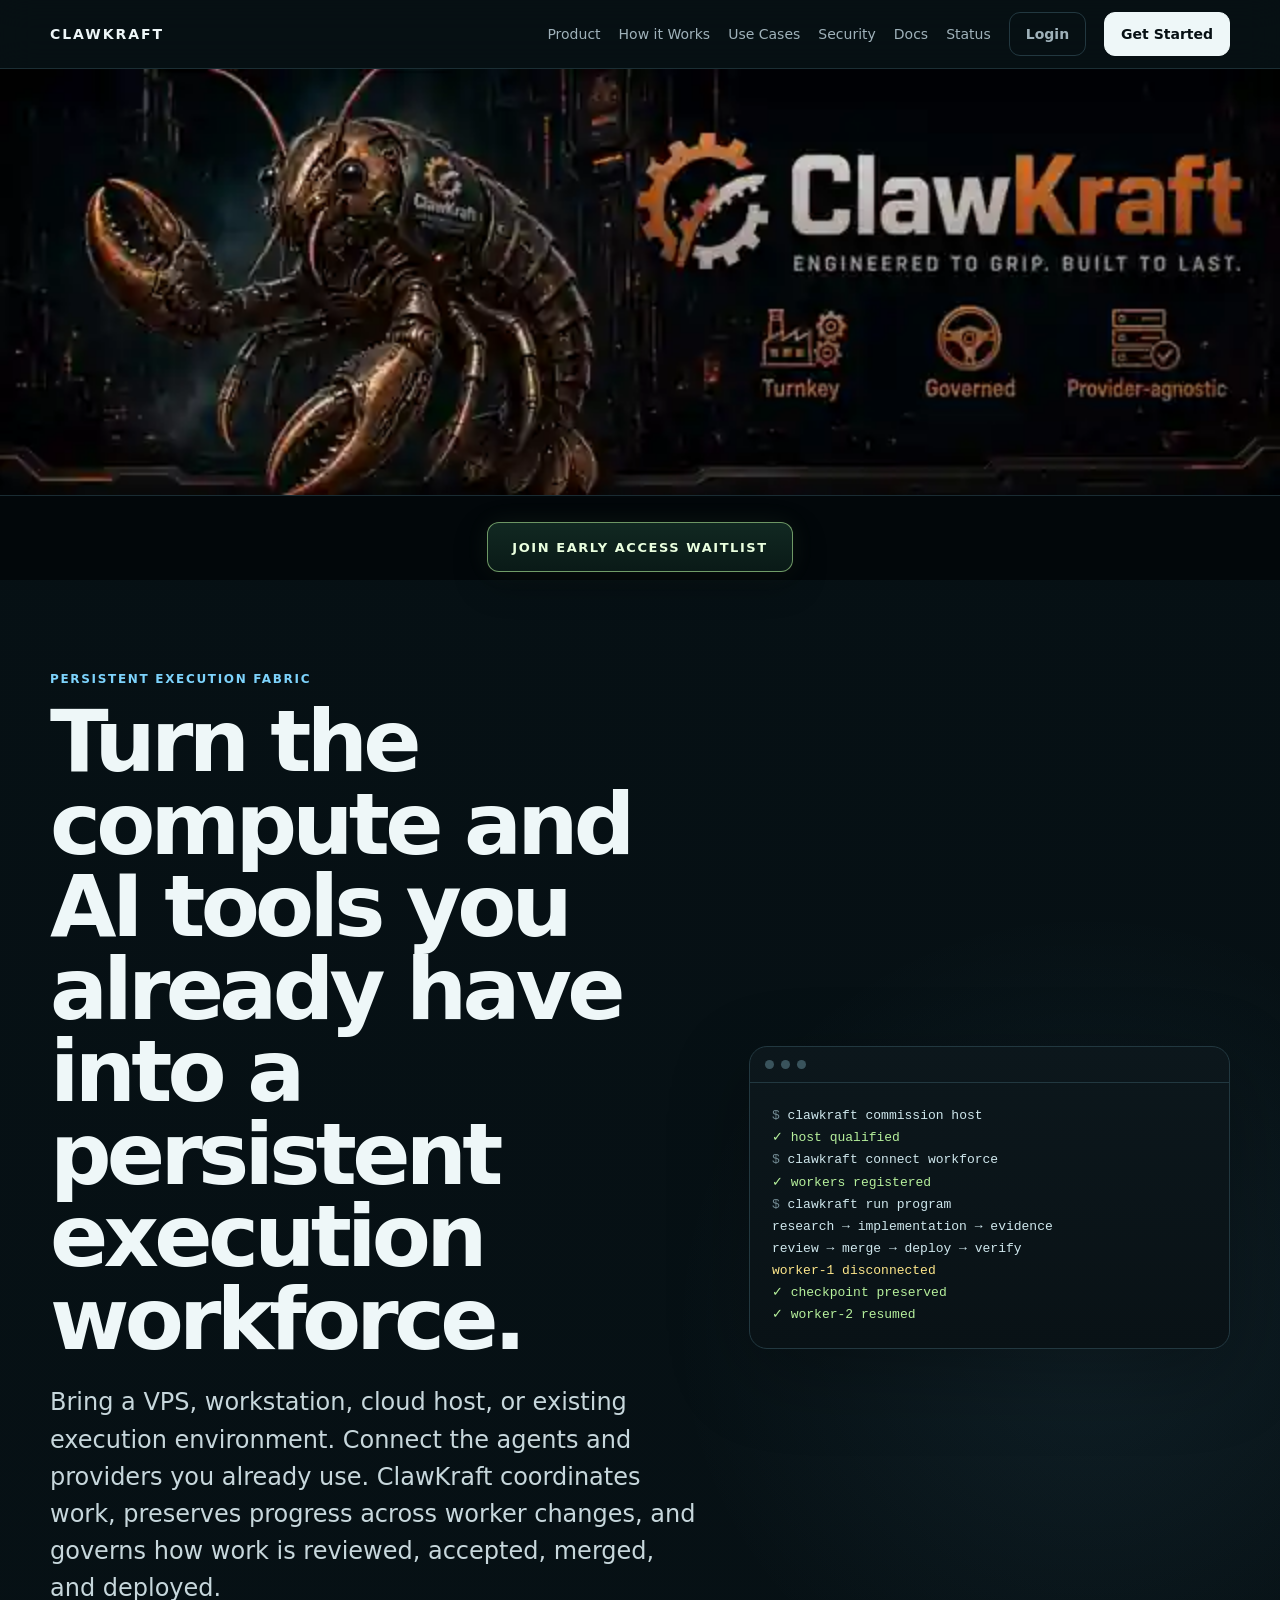
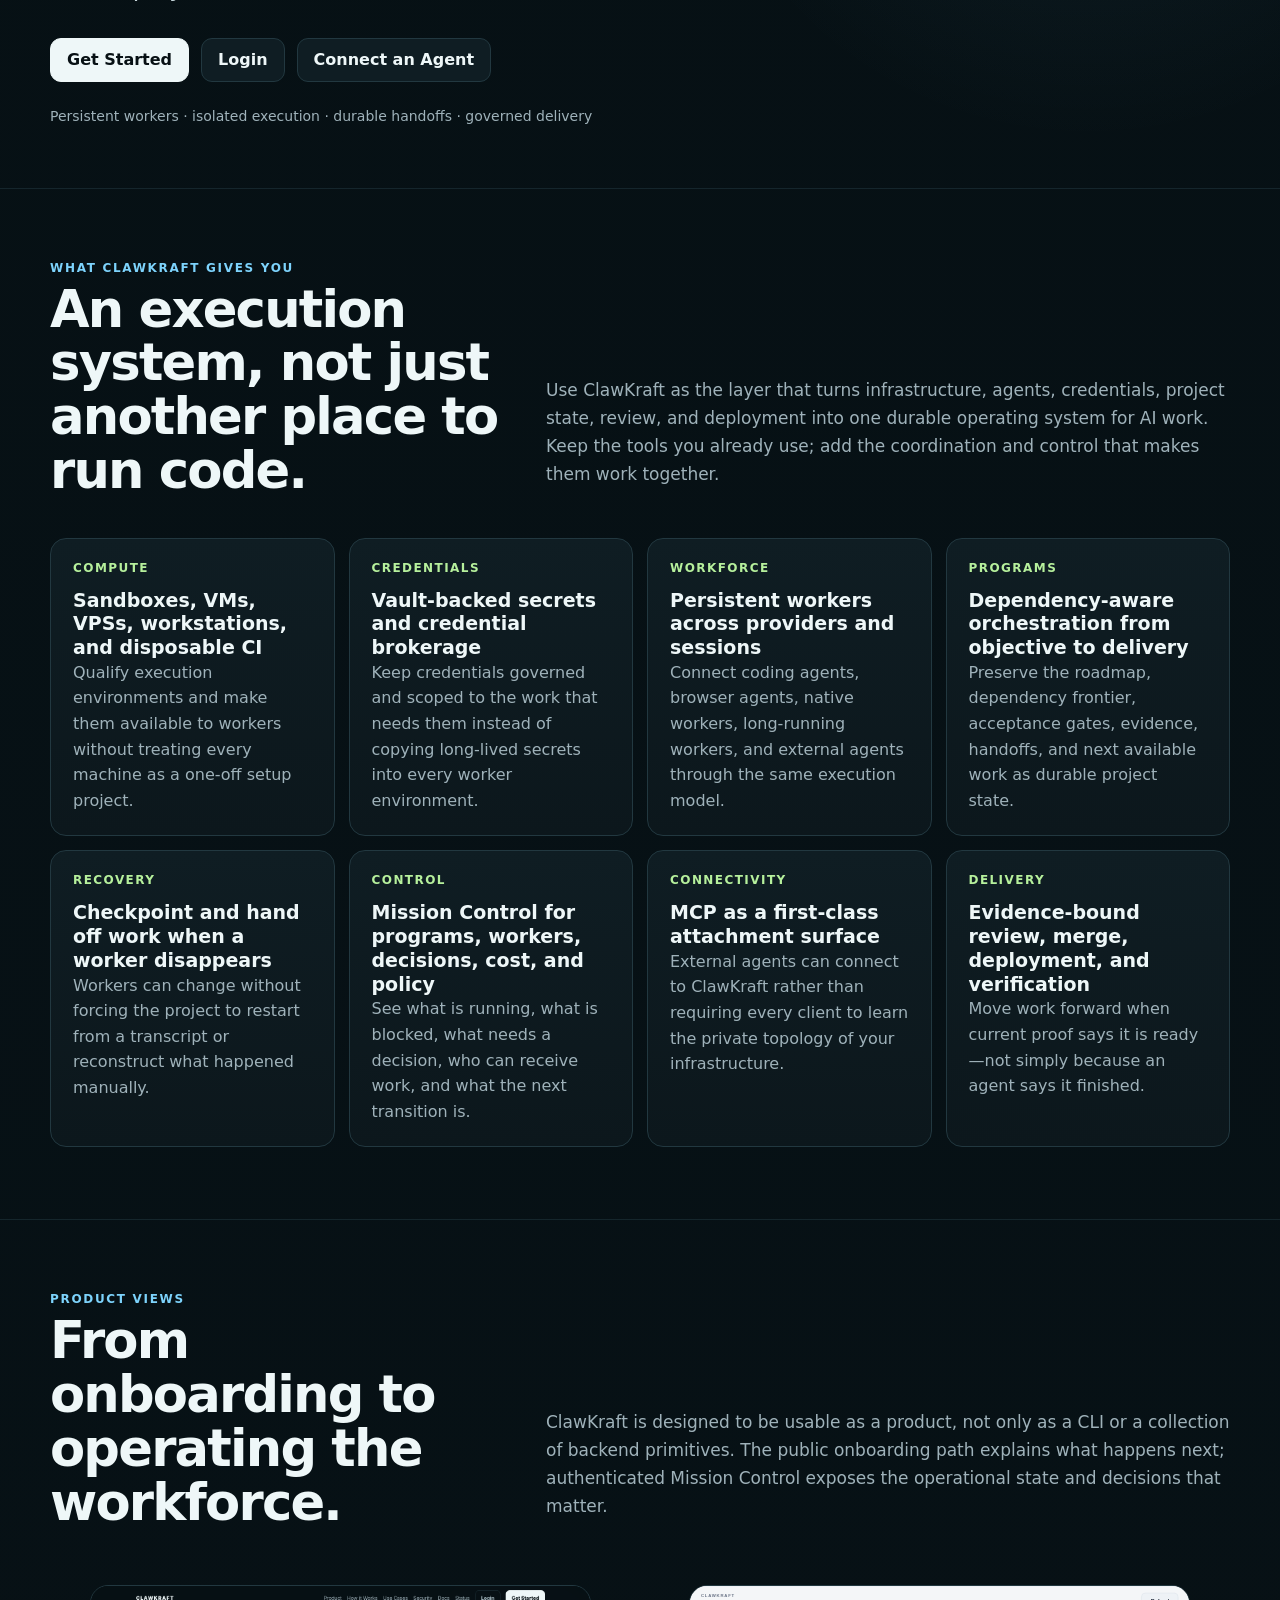
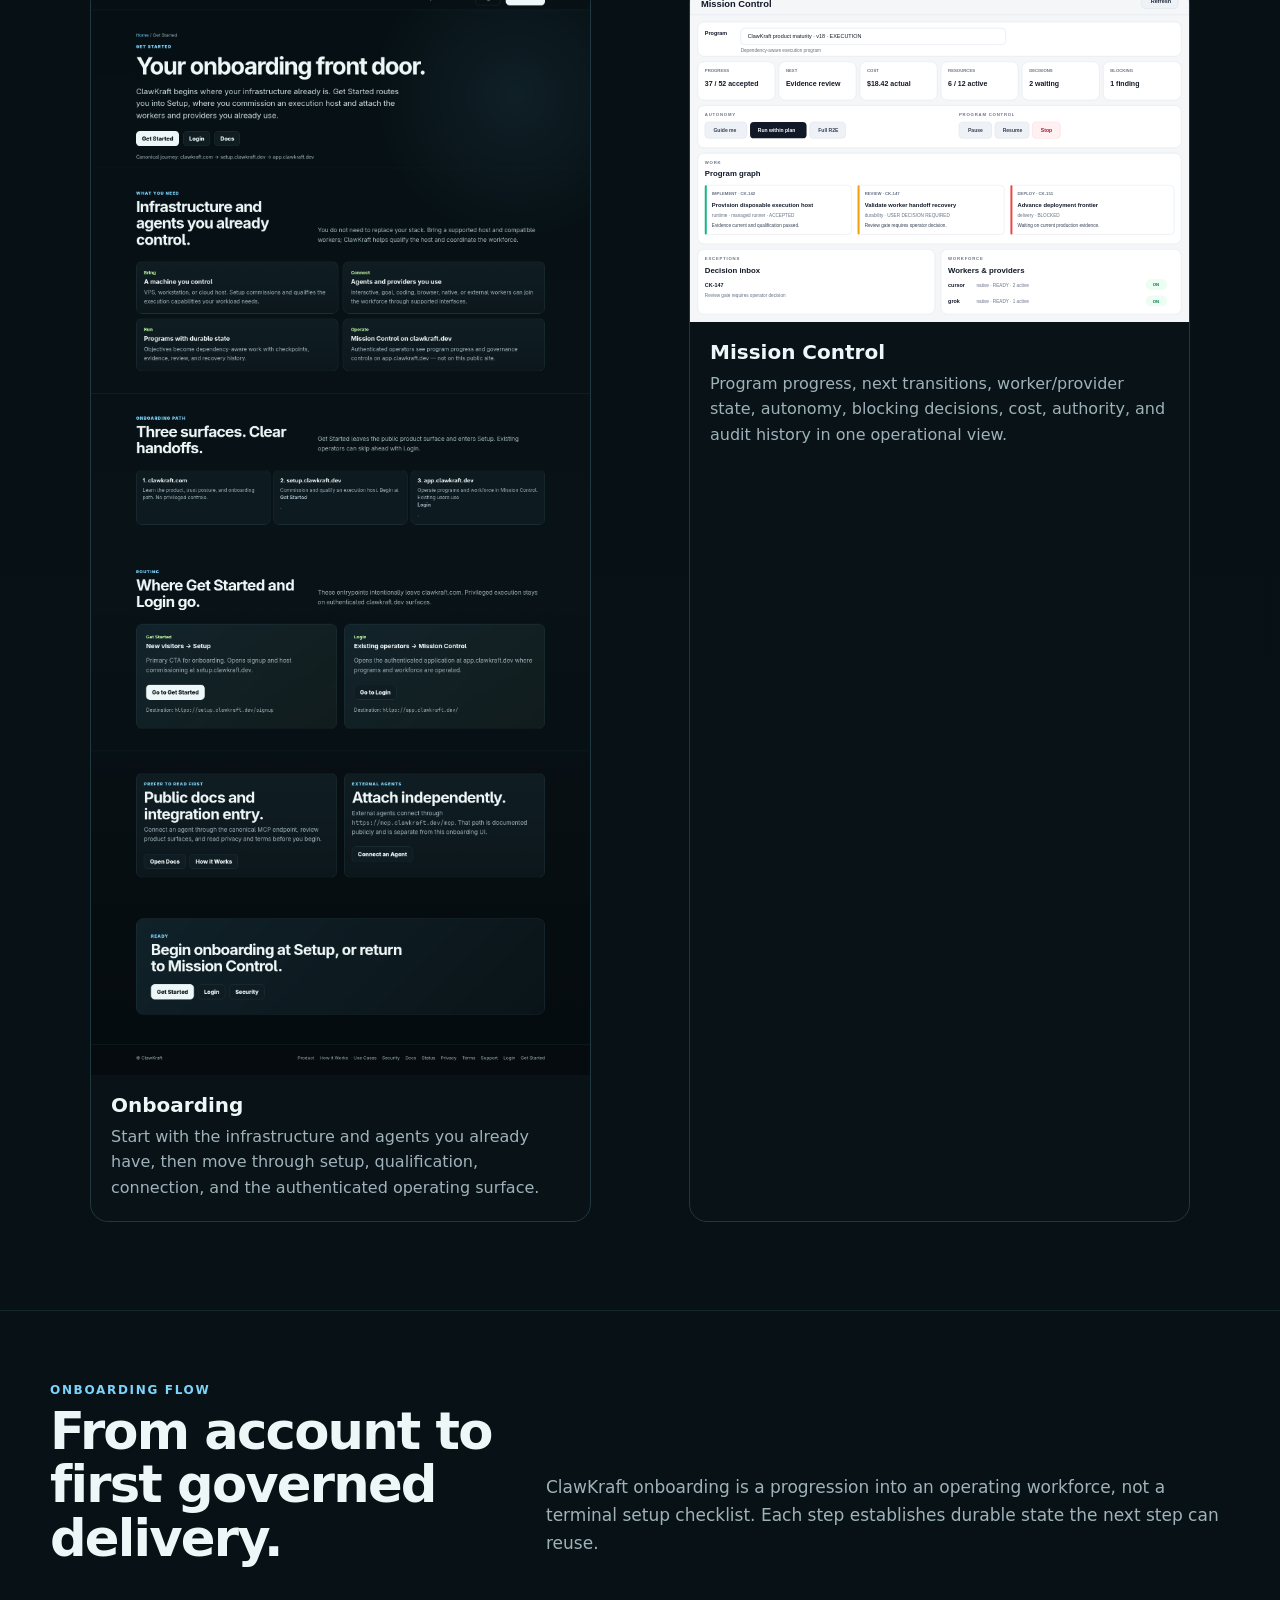
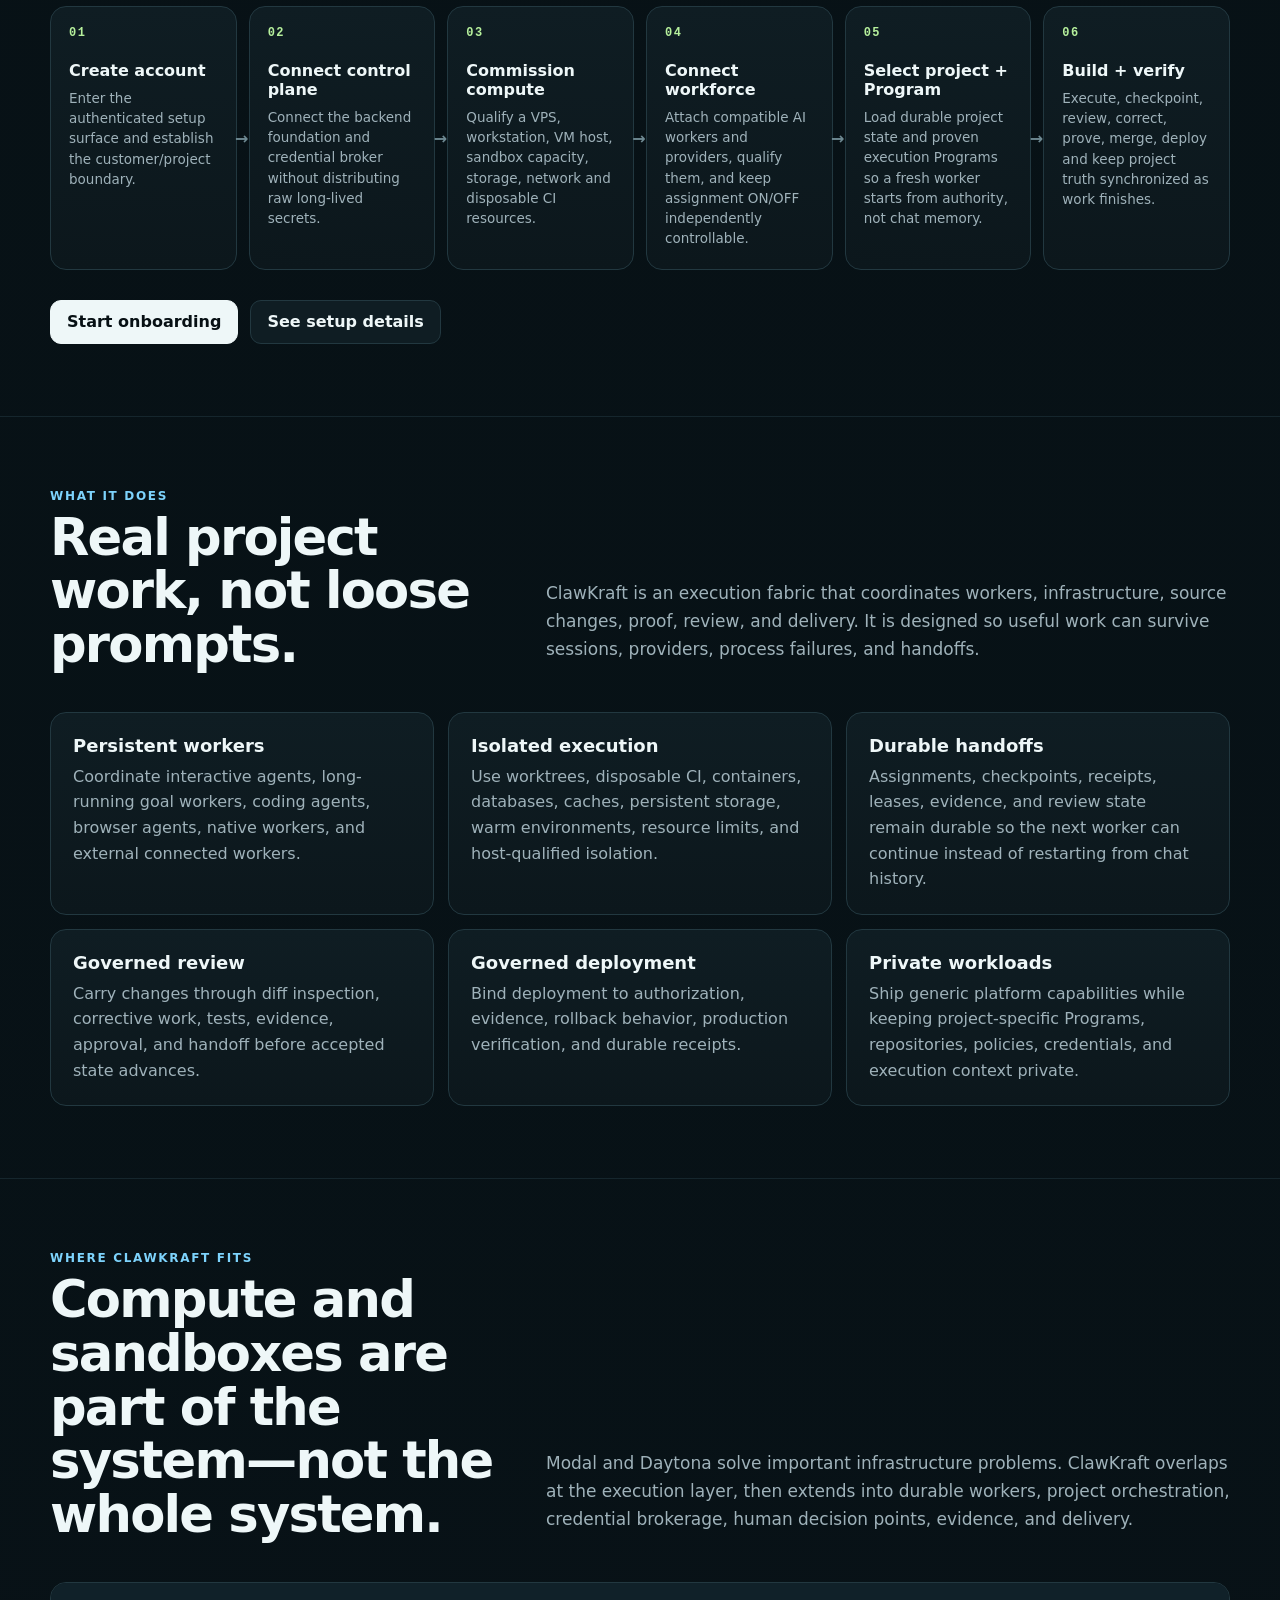
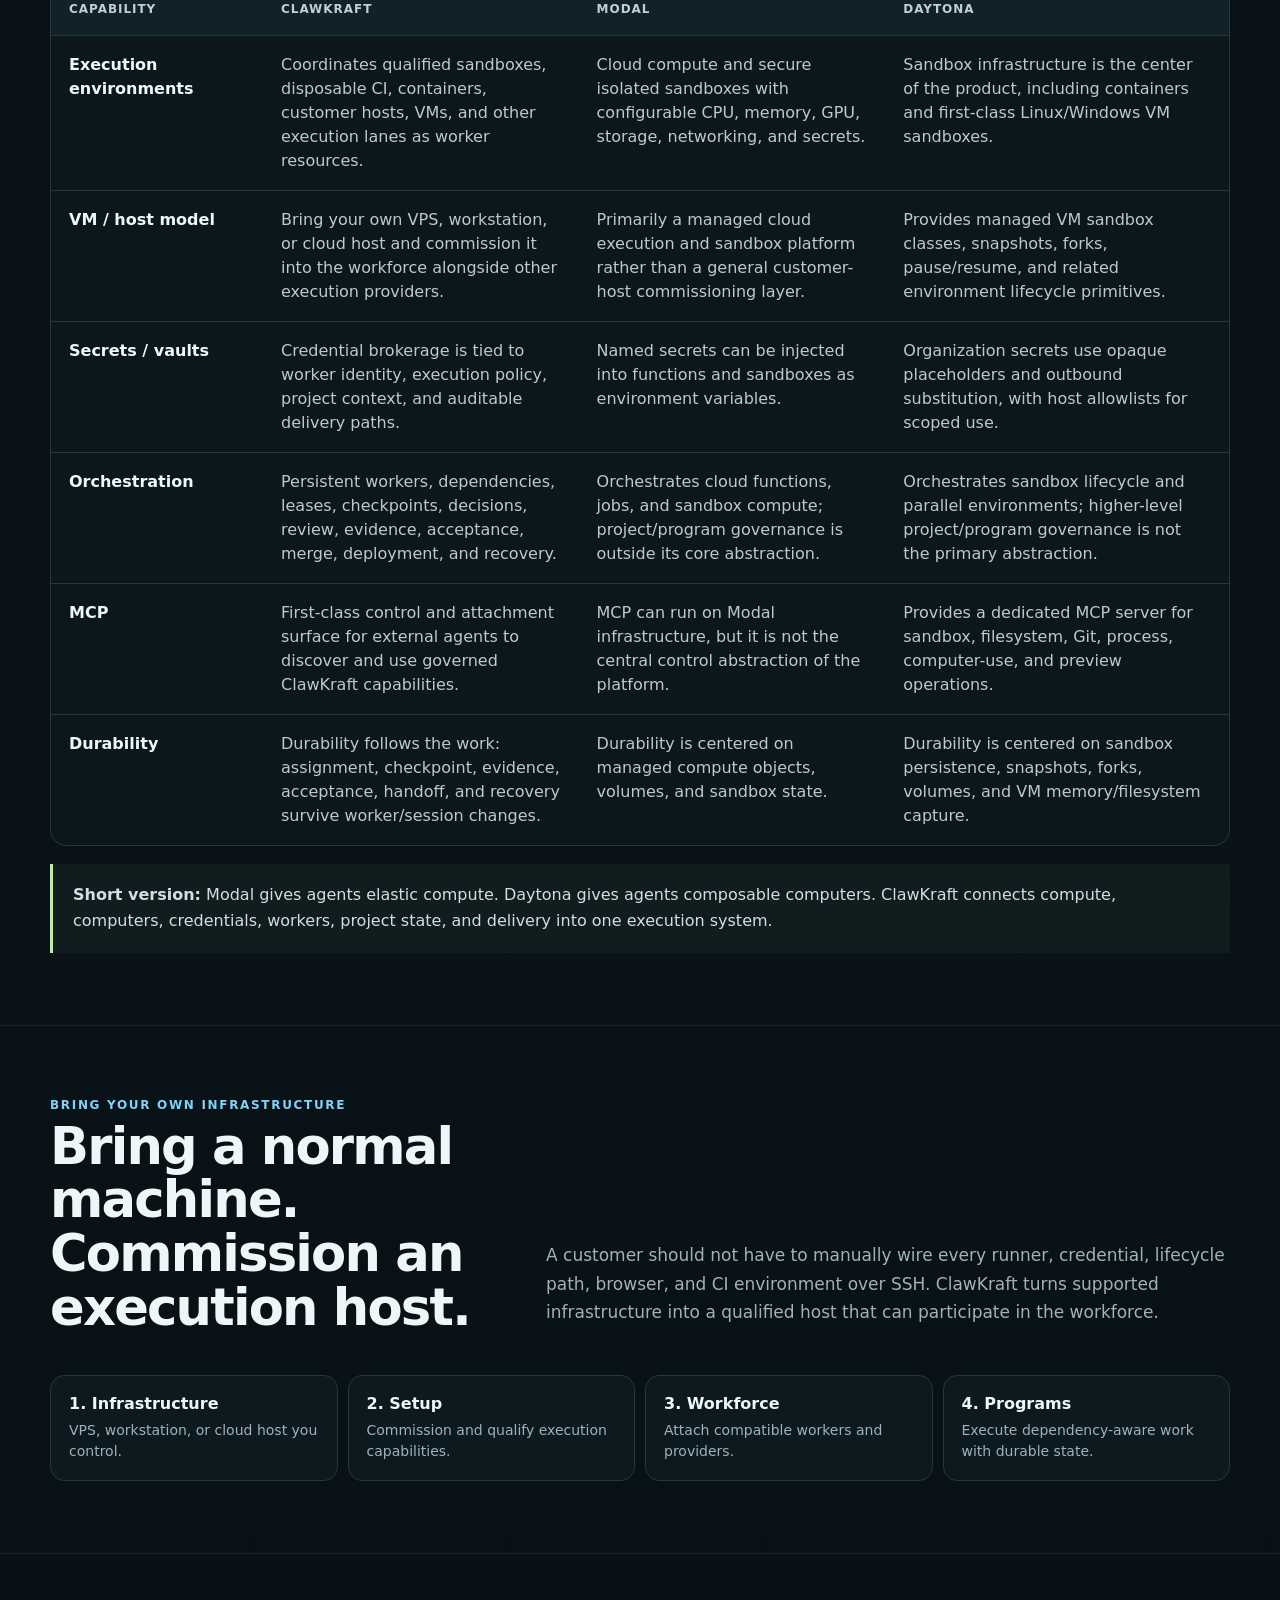
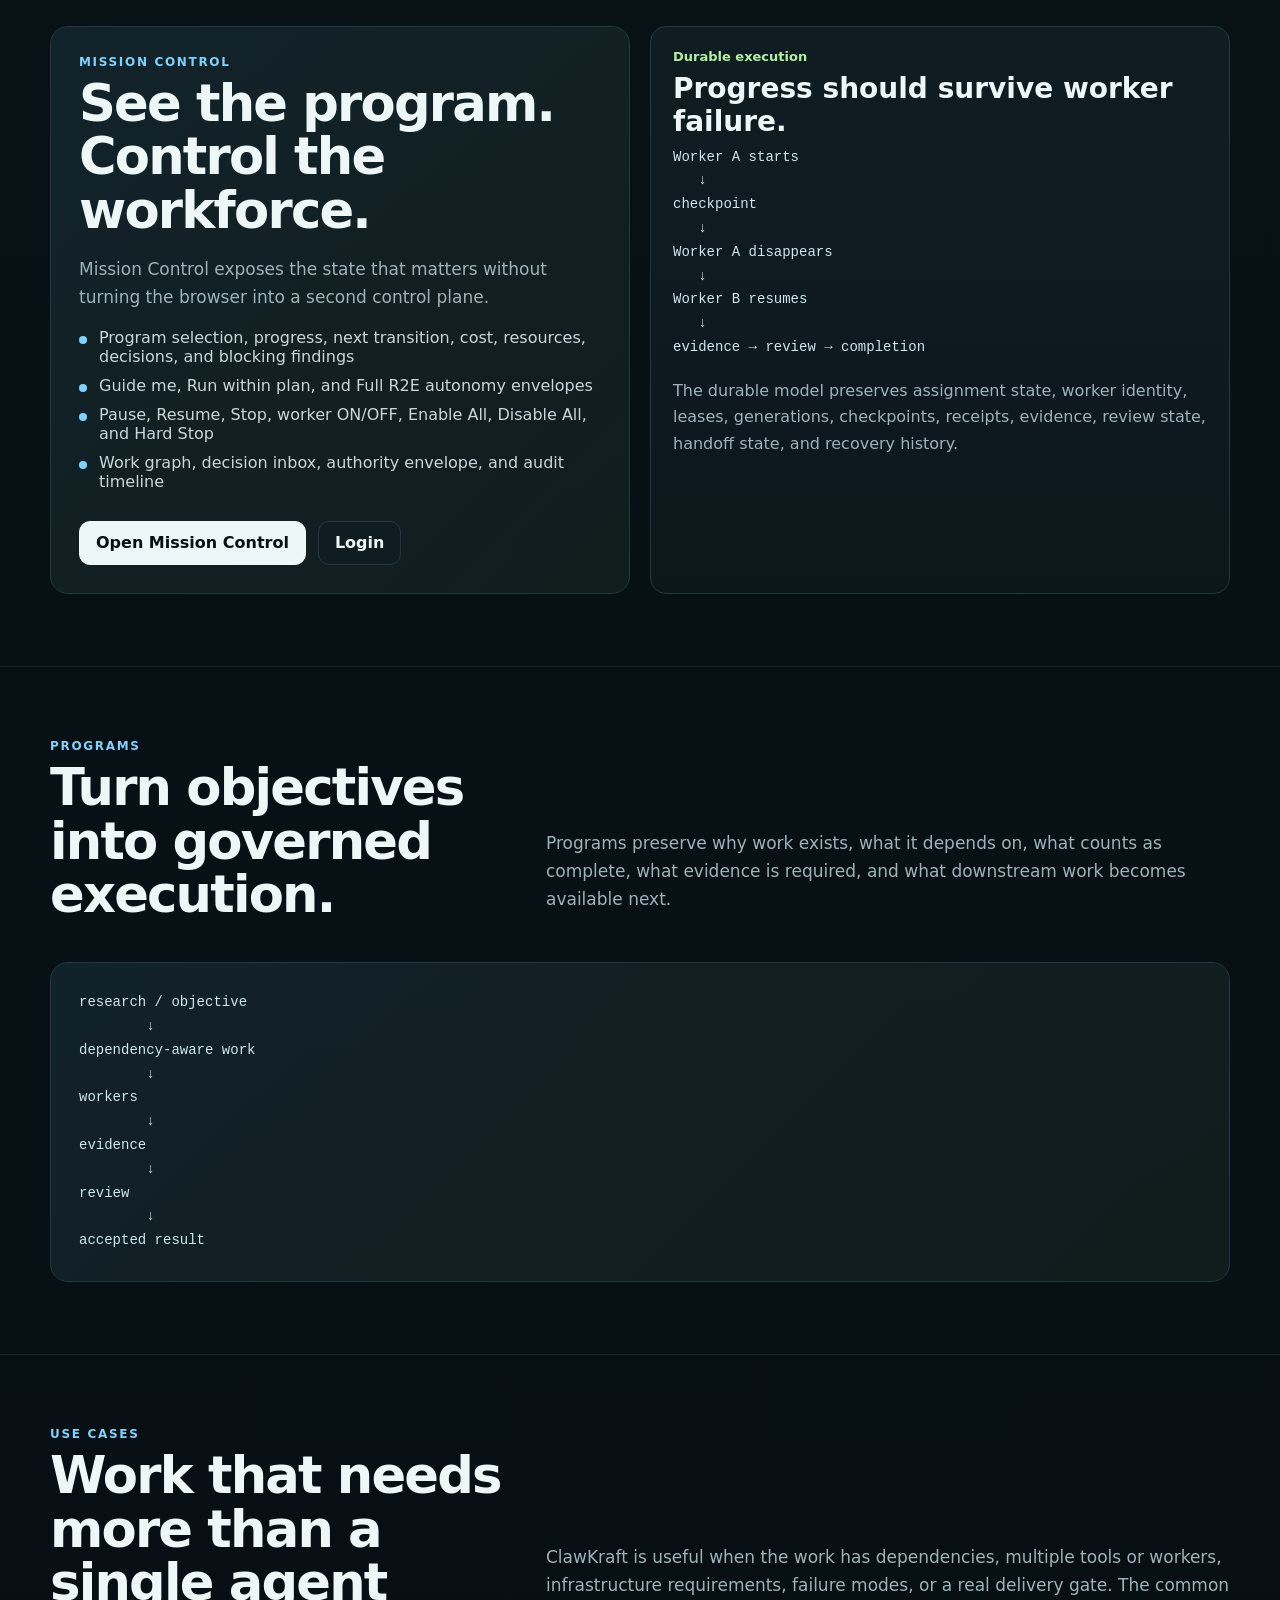
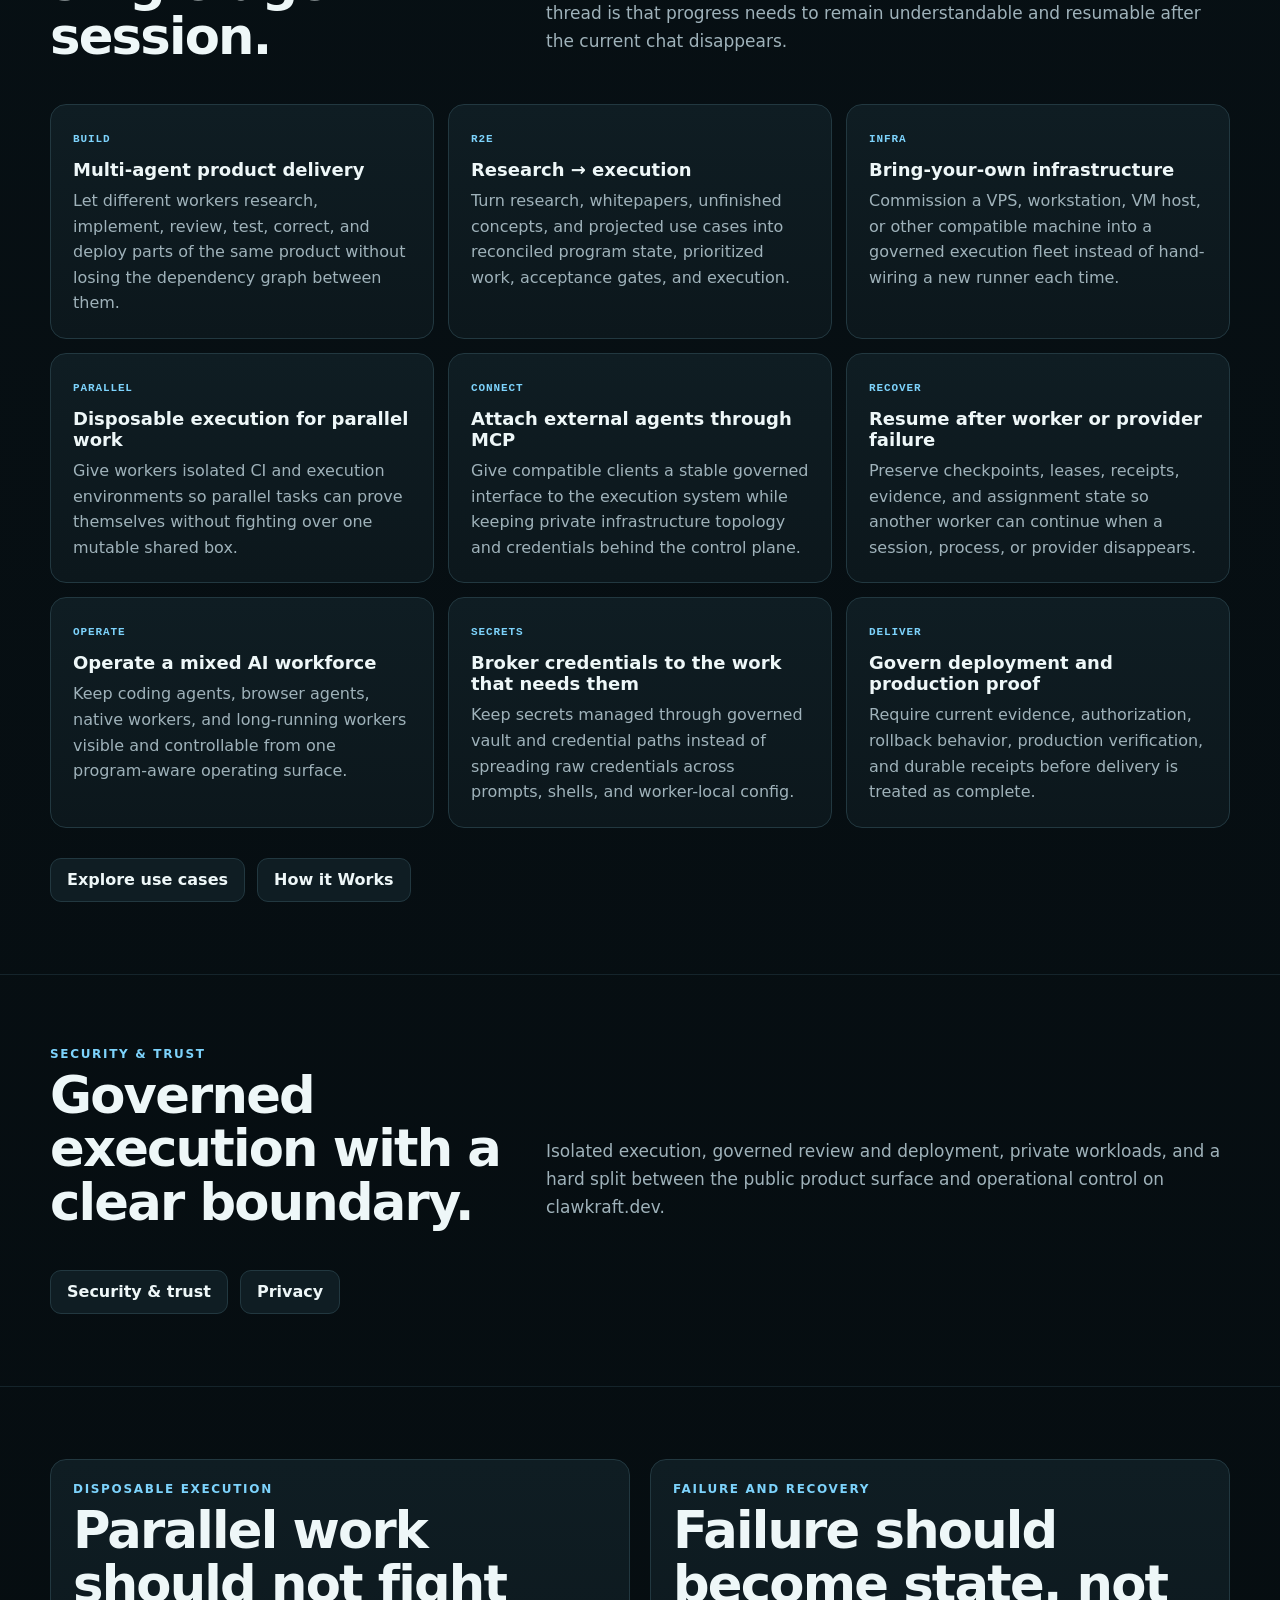
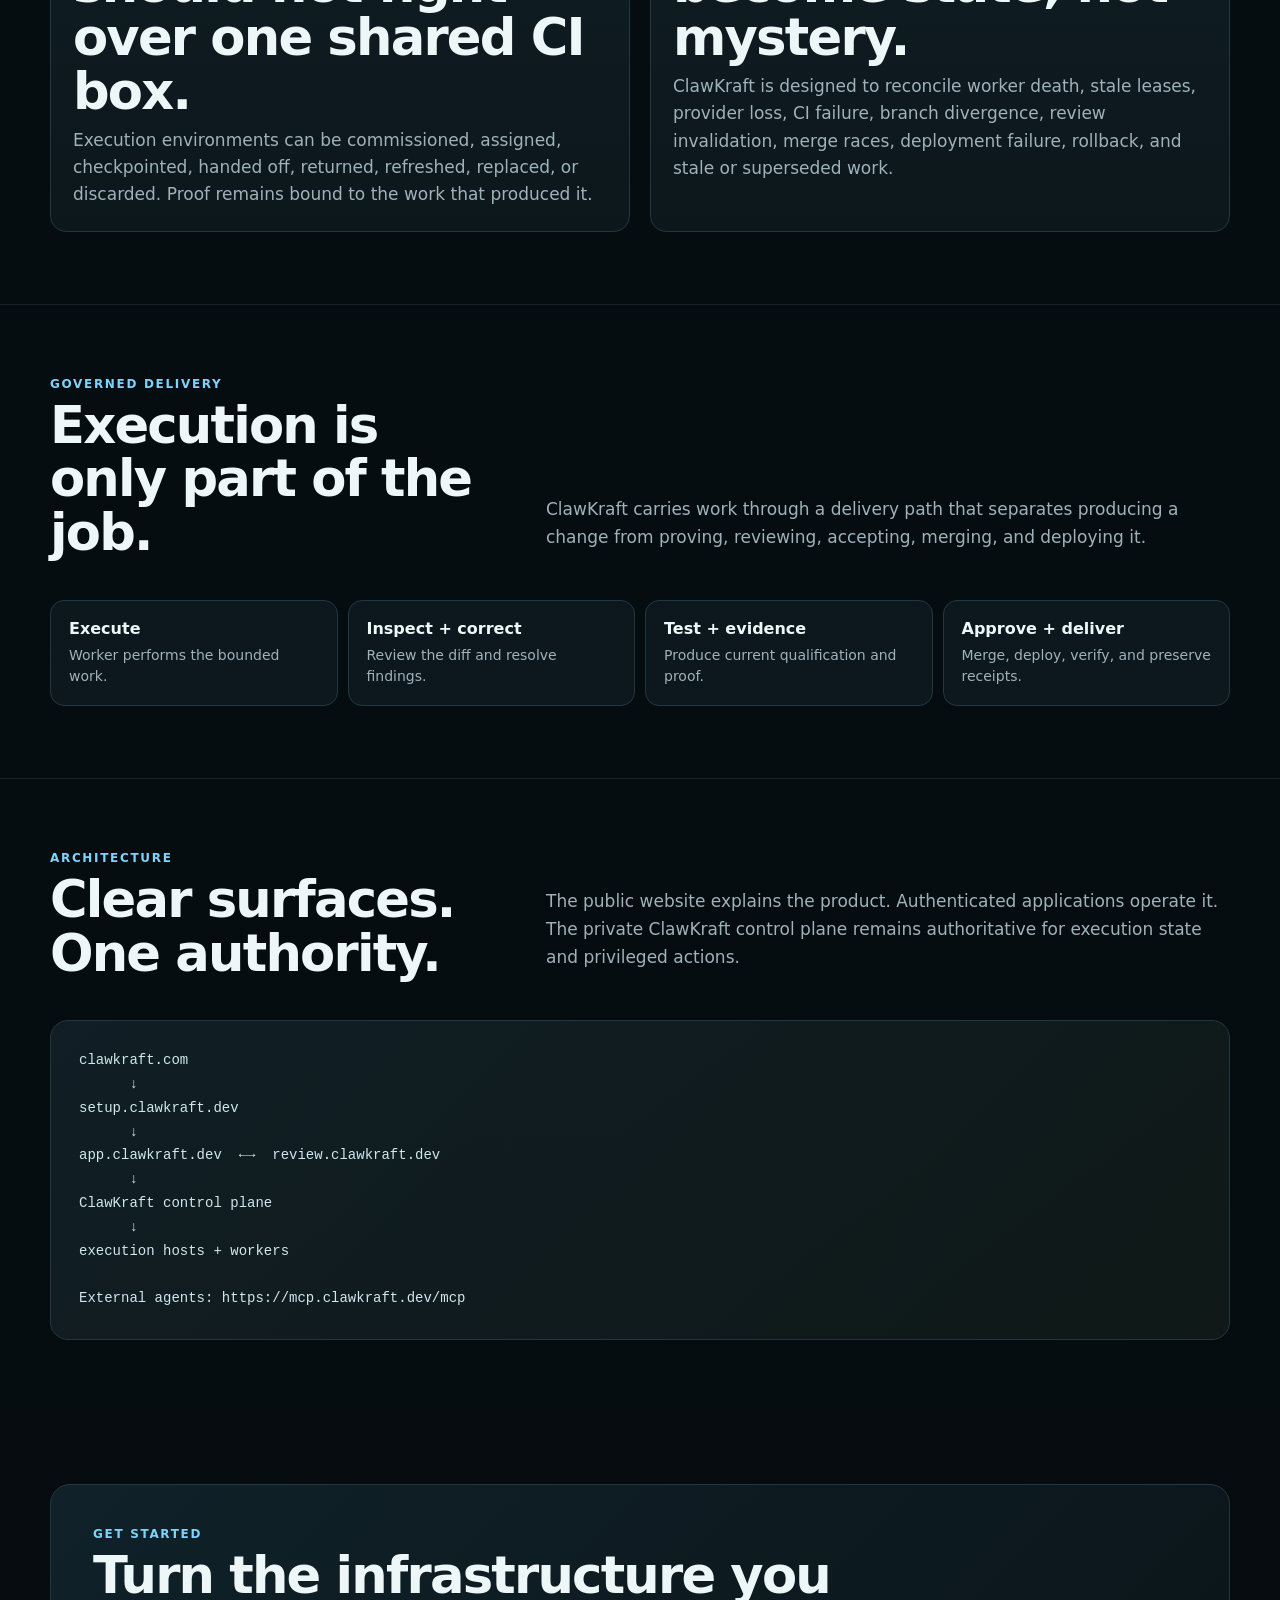
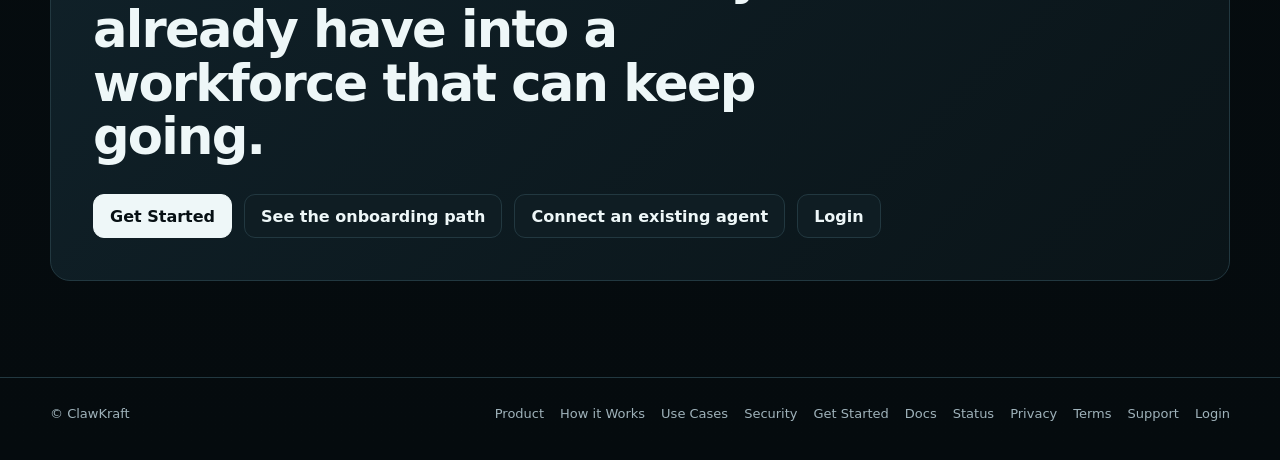
==== commit 184f9da6: "Add onboarding flow and fix mobile waitlist scrolling" ====
--- a/index.html
+++ b/index.html
@@ -37,8 +37,8 @@
 .early-access-button{appearance:none;border:1px solid rgba(182,240,156,.58);background:linear-gradient(180deg,rgba(18,42,35,.96),rgba(10,27,24,.96));color:#eaffdf;min-height:50px;padding:0 24px;border-radius:12px;font:900 13px/1 Inter,ui-sans-serif,system-ui,-apple-system,BlinkMacSystemFont,"Segoe UI",sans-serif;letter-spacing:.12em;text-transform:uppercase;cursor:pointer;box-shadow:0 12px 34px rgba(0,0,0,.28),0 0 24px rgba(182,240,156,.07);transition:transform .18s ease,border-color .18s ease,box-shadow .18s ease}
 .early-access-button:hover,.early-access-button:focus-visible{transform:translateY(-1px);border-color:#b6f09c;box-shadow:0 14px 40px rgba(0,0,0,.34),0 0 28px rgba(182,240,156,.14);outline:none}
 .waitlist-modal[hidden]{display:none}
-.waitlist-modal{position:fixed;inset:0;z-index:1000;display:grid;place-items:center;padding:24px;background:rgba(2,7,10,.82);backdrop-filter:blur(12px)}
-.waitlist-card{width:min(92vw,520px);background:#091419;border:1px solid rgba(125,211,252,.26);box-shadow:0 24px 80px rgba(0,0,0,.56),0 0 44px rgba(125,211,252,.06);border-radius:18px;padding:28px;color:var(--text)}
+.waitlist-modal{position:fixed;inset:0;z-index:1000;display:grid;place-items:center;padding:24px;background:rgba(2,7,10,.82);backdrop-filter:blur(12px);overflow-y:auto;overscroll-behavior:contain}
+.waitlist-card{width:min(92vw,520px);max-height:calc(100dvh - 32px);overflow-y:auto;overscroll-behavior:contain;-webkit-overflow-scrolling:touch;background:#091419;border:1px solid rgba(125,211,252,.26);box-shadow:0 24px 80px rgba(0,0,0,.56),0 0 44px rgba(125,211,252,.06);border-radius:18px;padding:28px;color:var(--text)}
 .waitlist-card h2{margin:0 0 8px;font-size:28px;letter-spacing:-.025em}
 .waitlist-card p{margin:0 0 20px;color:var(--muted);line-height:1.55}
 .waitlist-card label{display:block;margin:14px 0 6px;font-size:13px;color:#bfd0d5}
@@ -96,6 +96,12 @@
 .use-card{min-height:190px}
 .use-card .use-label{display:inline-block;margin-bottom:14px;font:800 11px/1 ui-monospace,SFMono-Regular,Menlo,monospace;letter-spacing:.08em;color:var(--accent)}
 .callout{margin-top:18px;padding:18px 20px;border-left:3px solid var(--accent2);background:rgba(182,240,156,.045);color:#cfe0e4;line-height:1.65}
+.onboarding-flow{display:grid;grid-template-columns:repeat(6,minmax(0,1fr));gap:12px;counter-reset:onboard}
+.onboarding-step{position:relative;min-height:170px;padding:20px 18px;border:1px solid var(--line);border-radius:16px;background:linear-gradient(180deg,var(--panel),#0c171c)}
+.onboarding-step:before{counter-increment:onboard;content:"0" counter(onboard);display:block;margin-bottom:22px;font:900 12px/1 ui-monospace,SFMono-Regular,Menlo,monospace;letter-spacing:.12em;color:var(--accent2)}
+.onboarding-step:not(:last-child):after{content:"→";position:absolute;right:-17px;top:50%;z-index:2;transform:translateY(-50%);width:22px;text-align:center;color:#6f8a93;font-weight:900}
+.onboarding-step b{display:block;margin-bottom:8px;font-size:16px}
+.onboarding-step span{display:block;color:var(--muted);font-size:13.5px;line-height:1.5}
 .flow{display:grid;grid-template-columns:repeat(4,1fr);gap:10px}
 .step{border:1px solid var(--line);border-radius:14px;padding:18px;background:rgba(15,29,35,.72)}
 .step b{display:block;margin-bottom:7px}.step span{color:var(--muted);font-size:14px;line-height:1.5}
@@ -112,8 +118,8 @@
 footer{border-top:1px solid var(--line);padding:28px 0 42px;color:var(--muted);font-size:13px}
 .footer-inner{display:flex;justify-content:space-between;gap:20px;flex-wrap:wrap}
 .footer-links{display:flex;gap:16px;flex-wrap:wrap}
-@media(max-width:900px){.hero,.section-head,.split{grid-template-columns:1fr}.grid{grid-template-columns:1fr 1fr}.flow{grid-template-columns:1fr 1fr}.terminal{order:-1}.capability-grid{grid-template-columns:1fr 1fr}.product-shots{grid-template-columns:1fr}.use-grid{grid-template-columns:1fr 1fr}}
-@media(max-width:620px){.nav-links a:not(.button){display:none}.nav-links .nav-keep{display:inline-flex}.hero{padding-top:54px}.grid,.flow,.capability-grid,.use-grid{grid-template-columns:1fr}.cta-box{padding:26px}.wrap{width:min(100% - 22px,var(--max))}.comparison th,.comparison td{padding:14px}}
+@media(max-width:900px){.hero,.section-head,.split{grid-template-columns:1fr}.grid{grid-template-columns:1fr 1fr}.flow{grid-template-columns:1fr 1fr}.terminal{order:-1}.capability-grid{grid-template-columns:1fr 1fr}.product-shots{grid-template-columns:1fr}.use-grid{grid-template-columns:1fr 1fr}.onboarding-flow{grid-template-columns:repeat(3,1fr)}.onboarding-step:nth-child(3):after{display:none}}
+@media(max-width:620px){.nav-links a:not(.button){display:none}.nav-links .nav-keep{display:inline-flex}.hero{padding-top:54px}.grid,.flow,.capability-grid,.use-grid,.onboarding-flow{grid-template-columns:1fr}.onboarding-step{min-height:auto}.onboarding-step:not(:last-child):after{content:"↓";right:auto;left:50%;top:auto;bottom:-19px;transform:translateX(-50%);background:#081217}.waitlist-modal{place-items:start center;padding:12px}.waitlist-card{width:min(100%,520px);max-height:calc(100dvh - 24px);padding:22px 18px;margin:auto}.waitlist-actions{position:sticky;bottom:-1px;padding:12px 0 4px;background:linear-gradient(180deg,rgba(9,20,25,0),#091419 28%);z-index:2}.cta-box{padding:26px}.wrap{width:min(100% - 22px,var(--max))}.comparison th,.comparison td{padding:14px}}
 </style>
 </head>
 <body>
@@ -205,6 +211,27 @@
           <img src="/assets/mission-control-overview.svg" alt="ClawKraft Mission Control product view with program progress, worker controls, work graph, decisions, and audit state" loading="lazy">
           <figcaption class="product-shot-copy"><h3>Mission Control</h3><p>Program progress, next transitions, worker/provider state, autonomy, blocking decisions, cost, authority, and audit history in one operational view.</p></figcaption>
         </figure>
+      </div>
+    </div>
+  </section>
+
+  <section id="onboarding-flow">
+    <div class="wrap">
+      <div class="section-head">
+        <div><div class="eyebrow">Onboarding flow</div><h2>From account to first governed delivery.</h2></div>
+        <p class="section-copy">ClawKraft onboarding is a progression into an operating workforce, not a terminal setup checklist. Each step establishes durable state the next step can reuse.</p>
+      </div>
+      <div class="onboarding-flow" aria-label="ClawKraft onboarding flow">
+        <div class="onboarding-step"><b>Create account</b><span>Enter the authenticated setup surface and establish the customer/project boundary.</span></div>
+        <div class="onboarding-step"><b>Connect control plane</b><span>Connect the backend foundation and credential broker without distributing raw long-lived secrets.</span></div>
+        <div class="onboarding-step"><b>Commission compute</b><span>Qualify a VPS, workstation, VM host, sandbox capacity, storage, network and disposable CI resources.</span></div>
+        <div class="onboarding-step"><b>Connect workforce</b><span>Attach compatible AI workers and providers, qualify them, and keep assignment ON/OFF independently controllable.</span></div>
+        <div class="onboarding-step"><b>Select project + Program</b><span>Load durable project state and proven execution Programs so a fresh worker starts from authority, not chat memory.</span></div>
+        <div class="onboarding-step"><b>Build + verify</b><span>Execute, checkpoint, review, correct, prove, merge, deploy and keep project truth synchronized as work finishes.</span></div>
+      </div>
+      <div class="hero-actions">
+        <a class="button primary" href="https://setup.clawkraft.dev/signup">Start onboarding</a>
+        <a class="button secondary" href="/get-started/">See setup details</a>
       </div>
     </div>
   </section>
